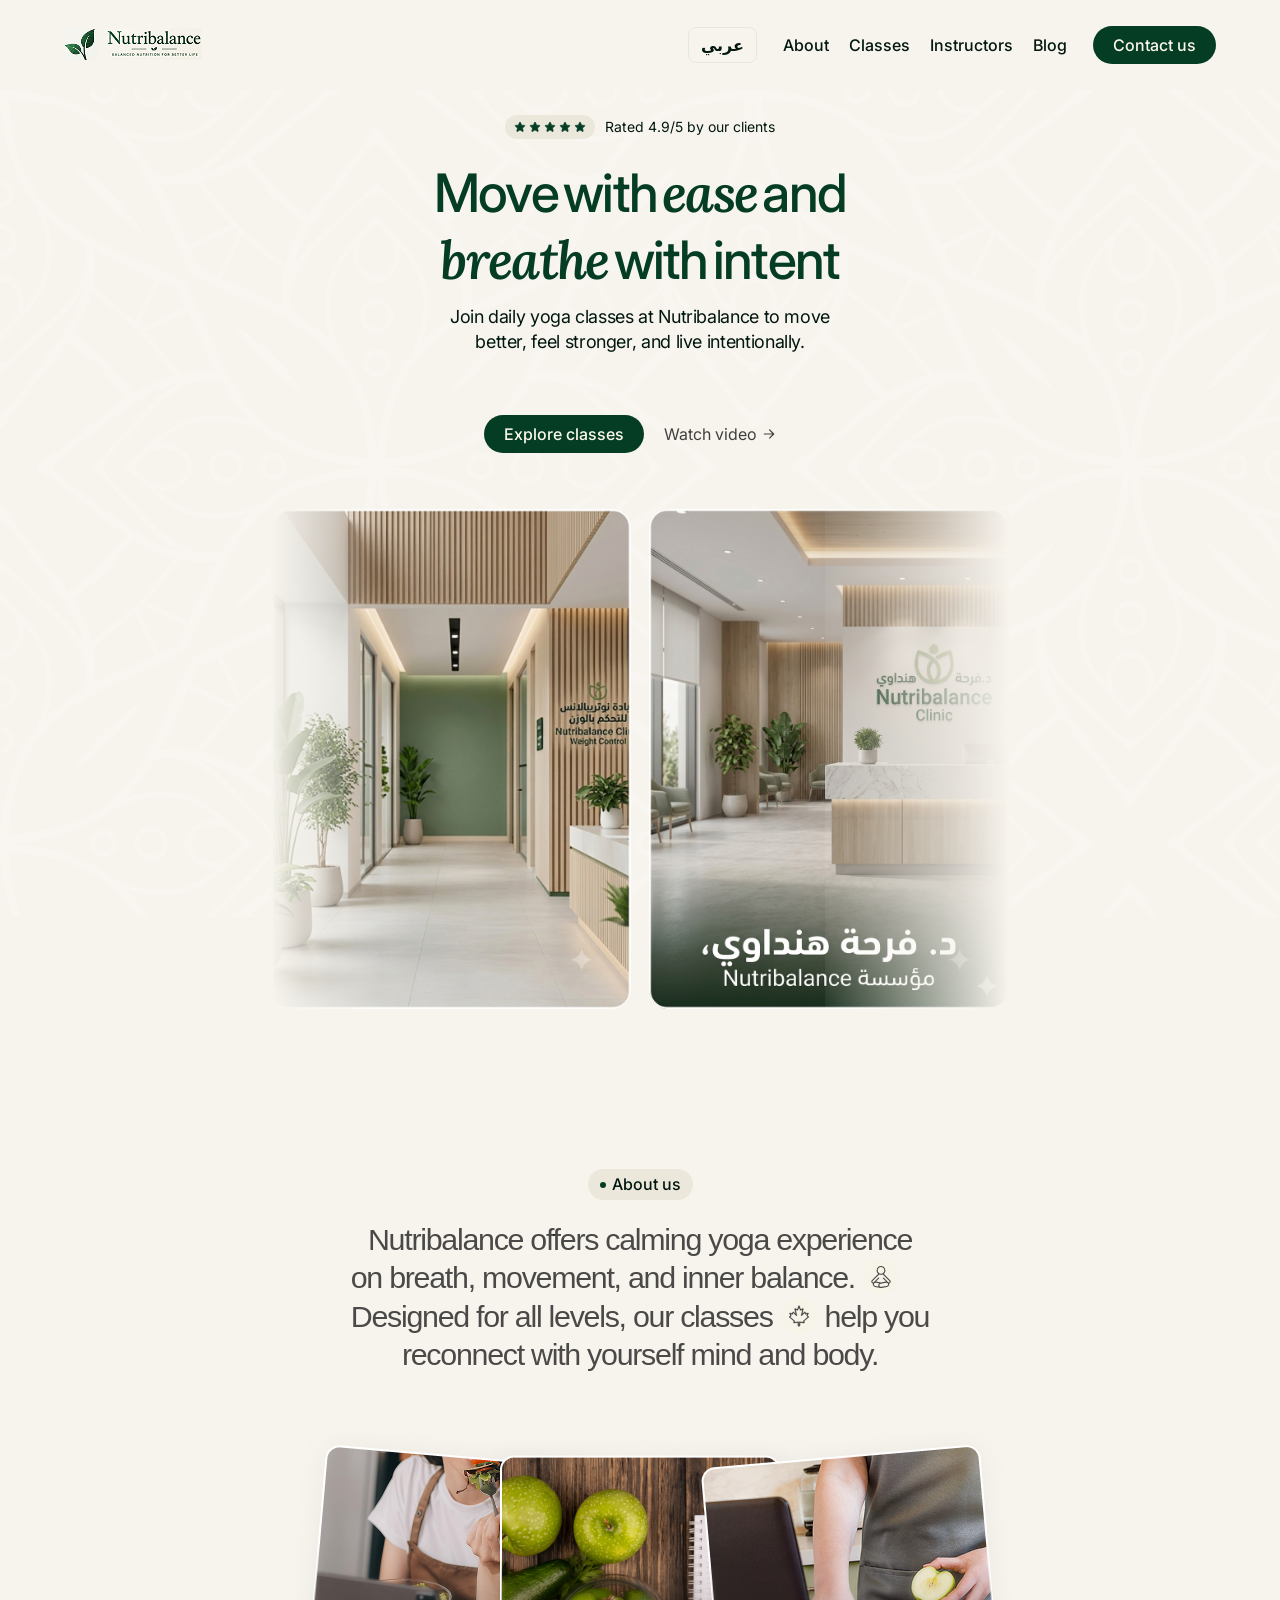
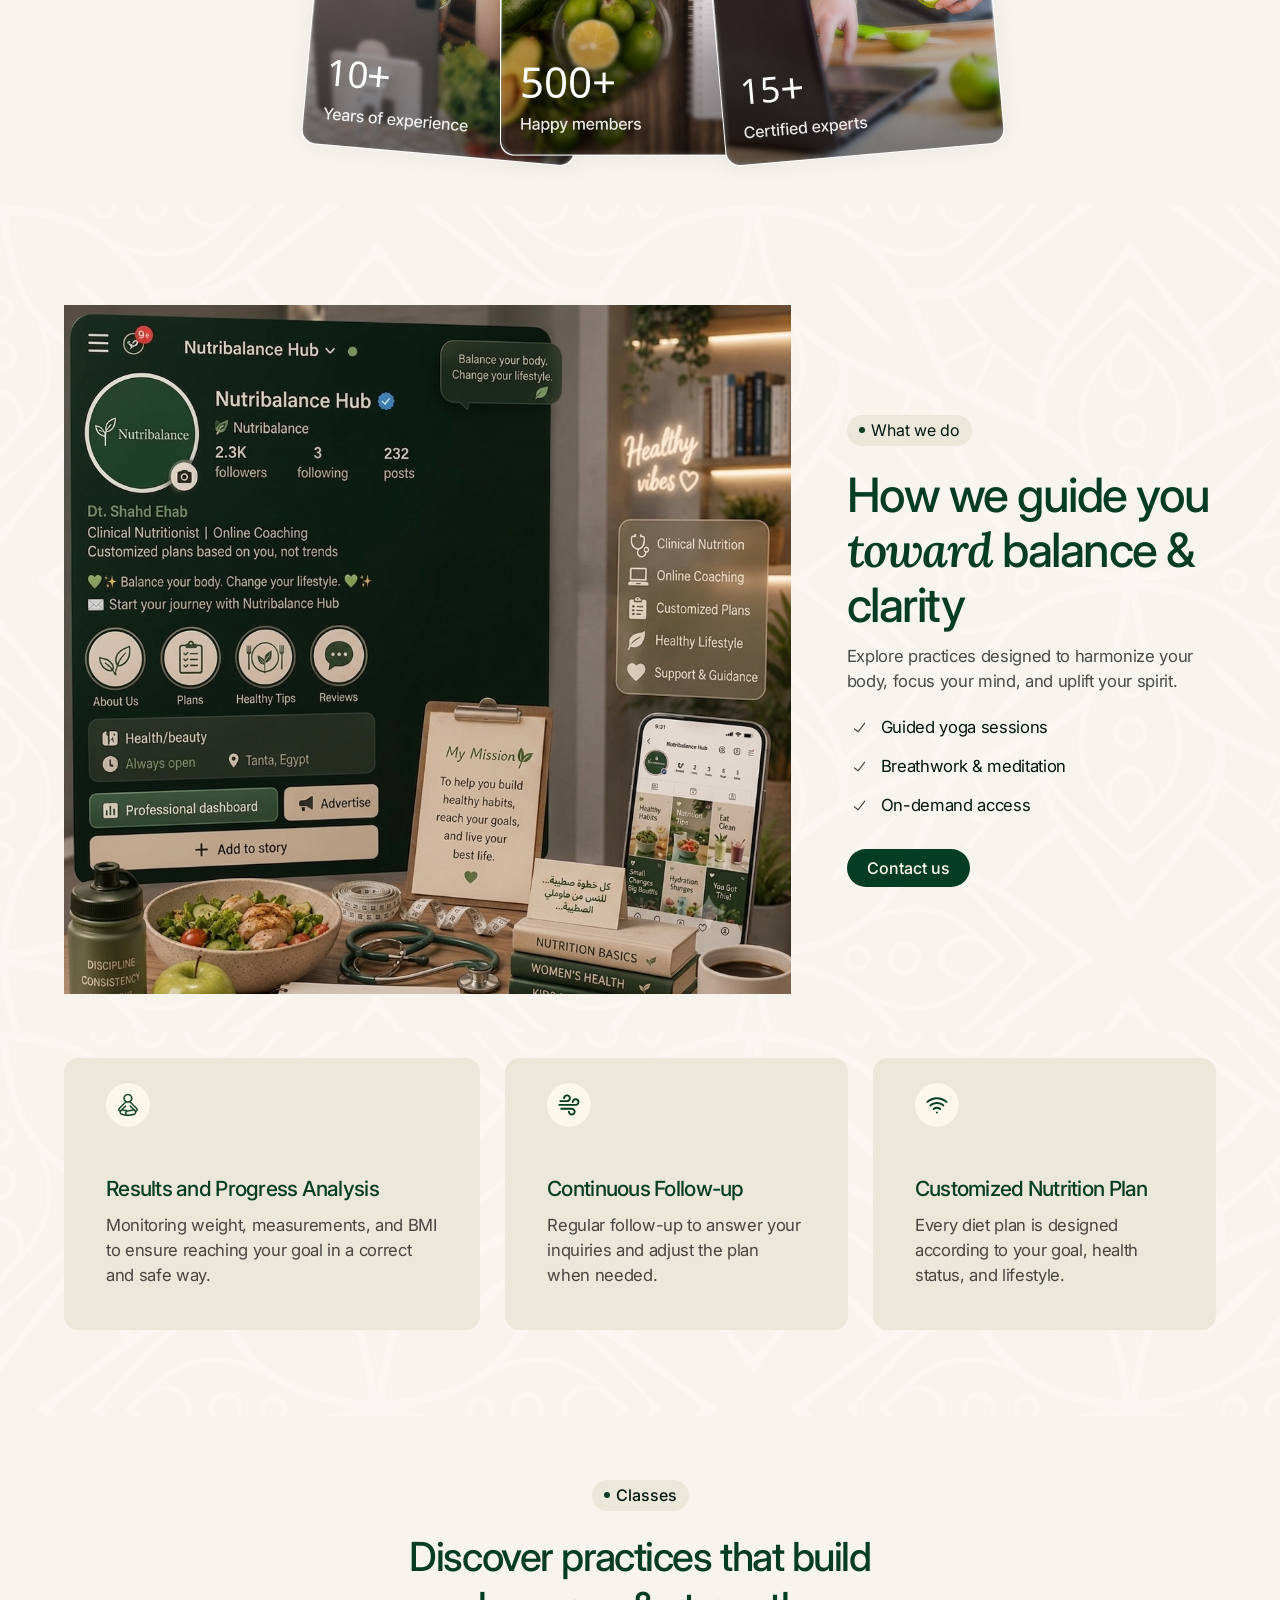
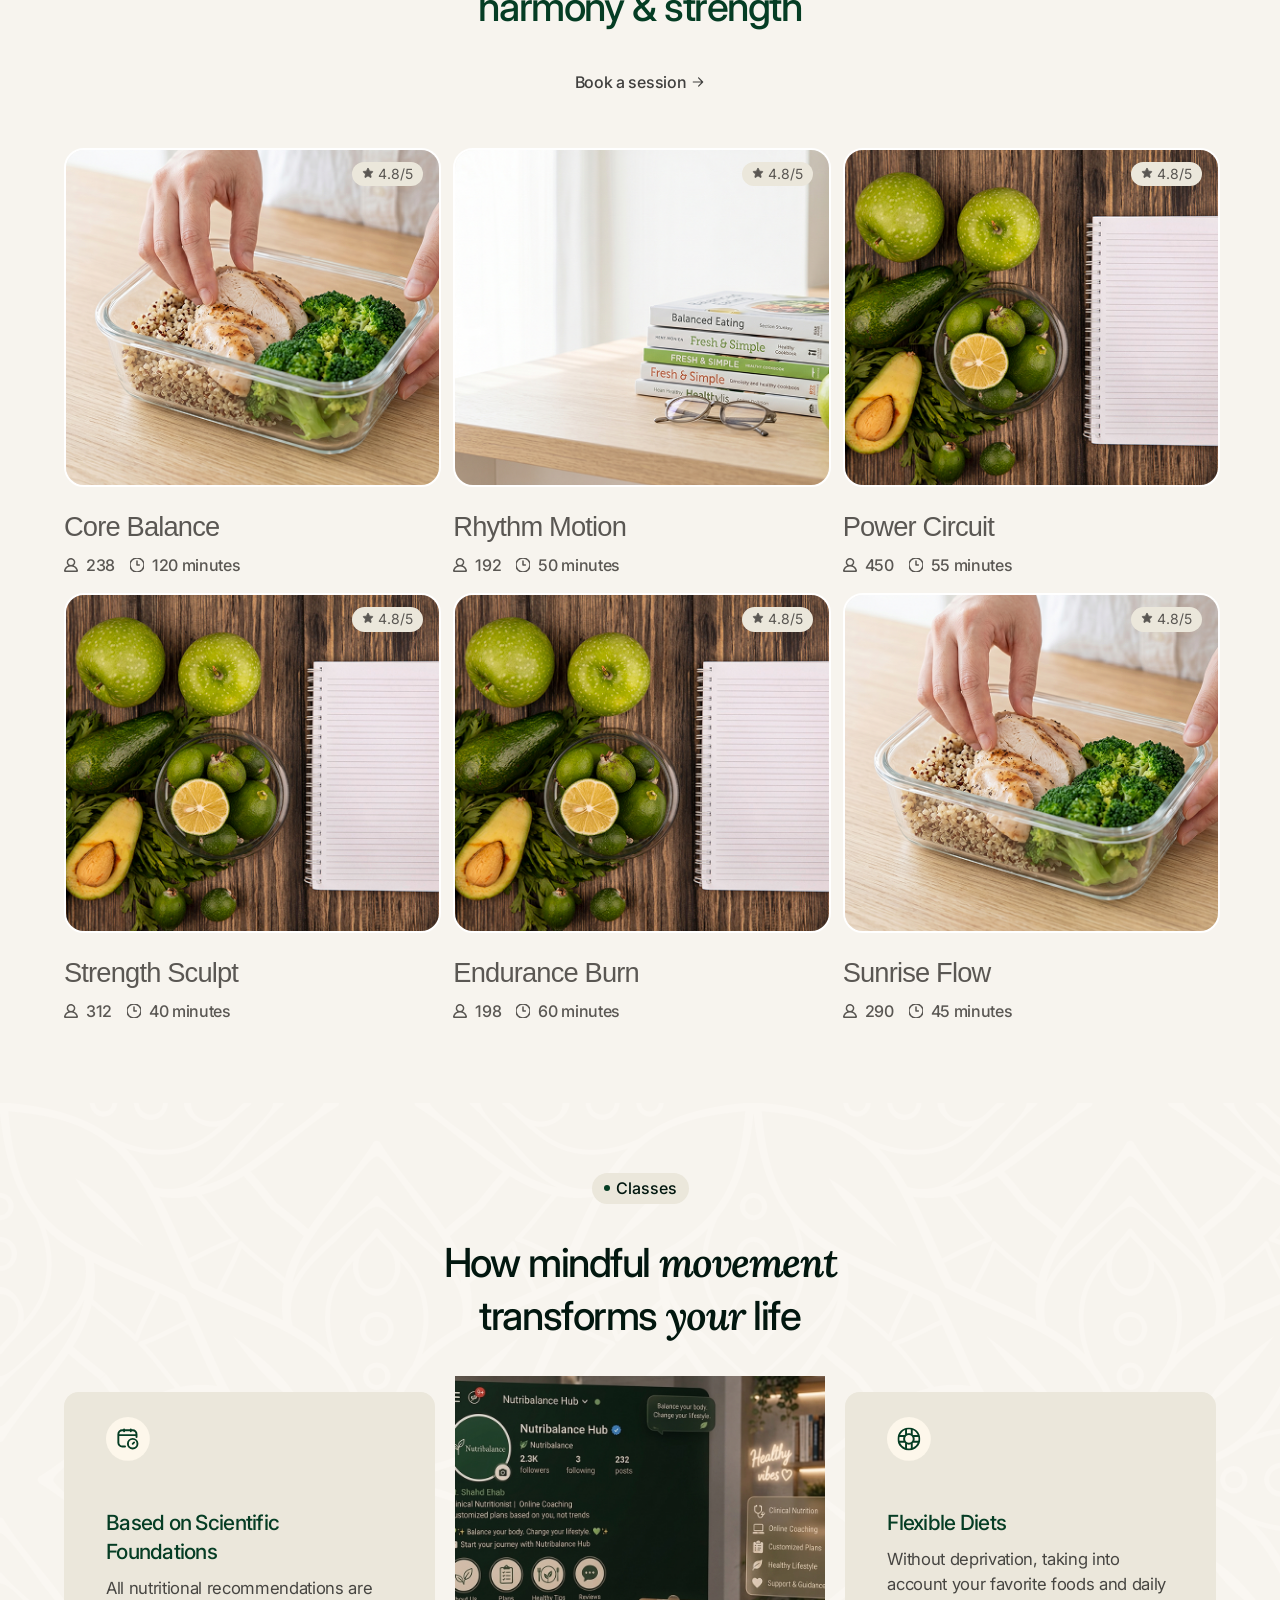
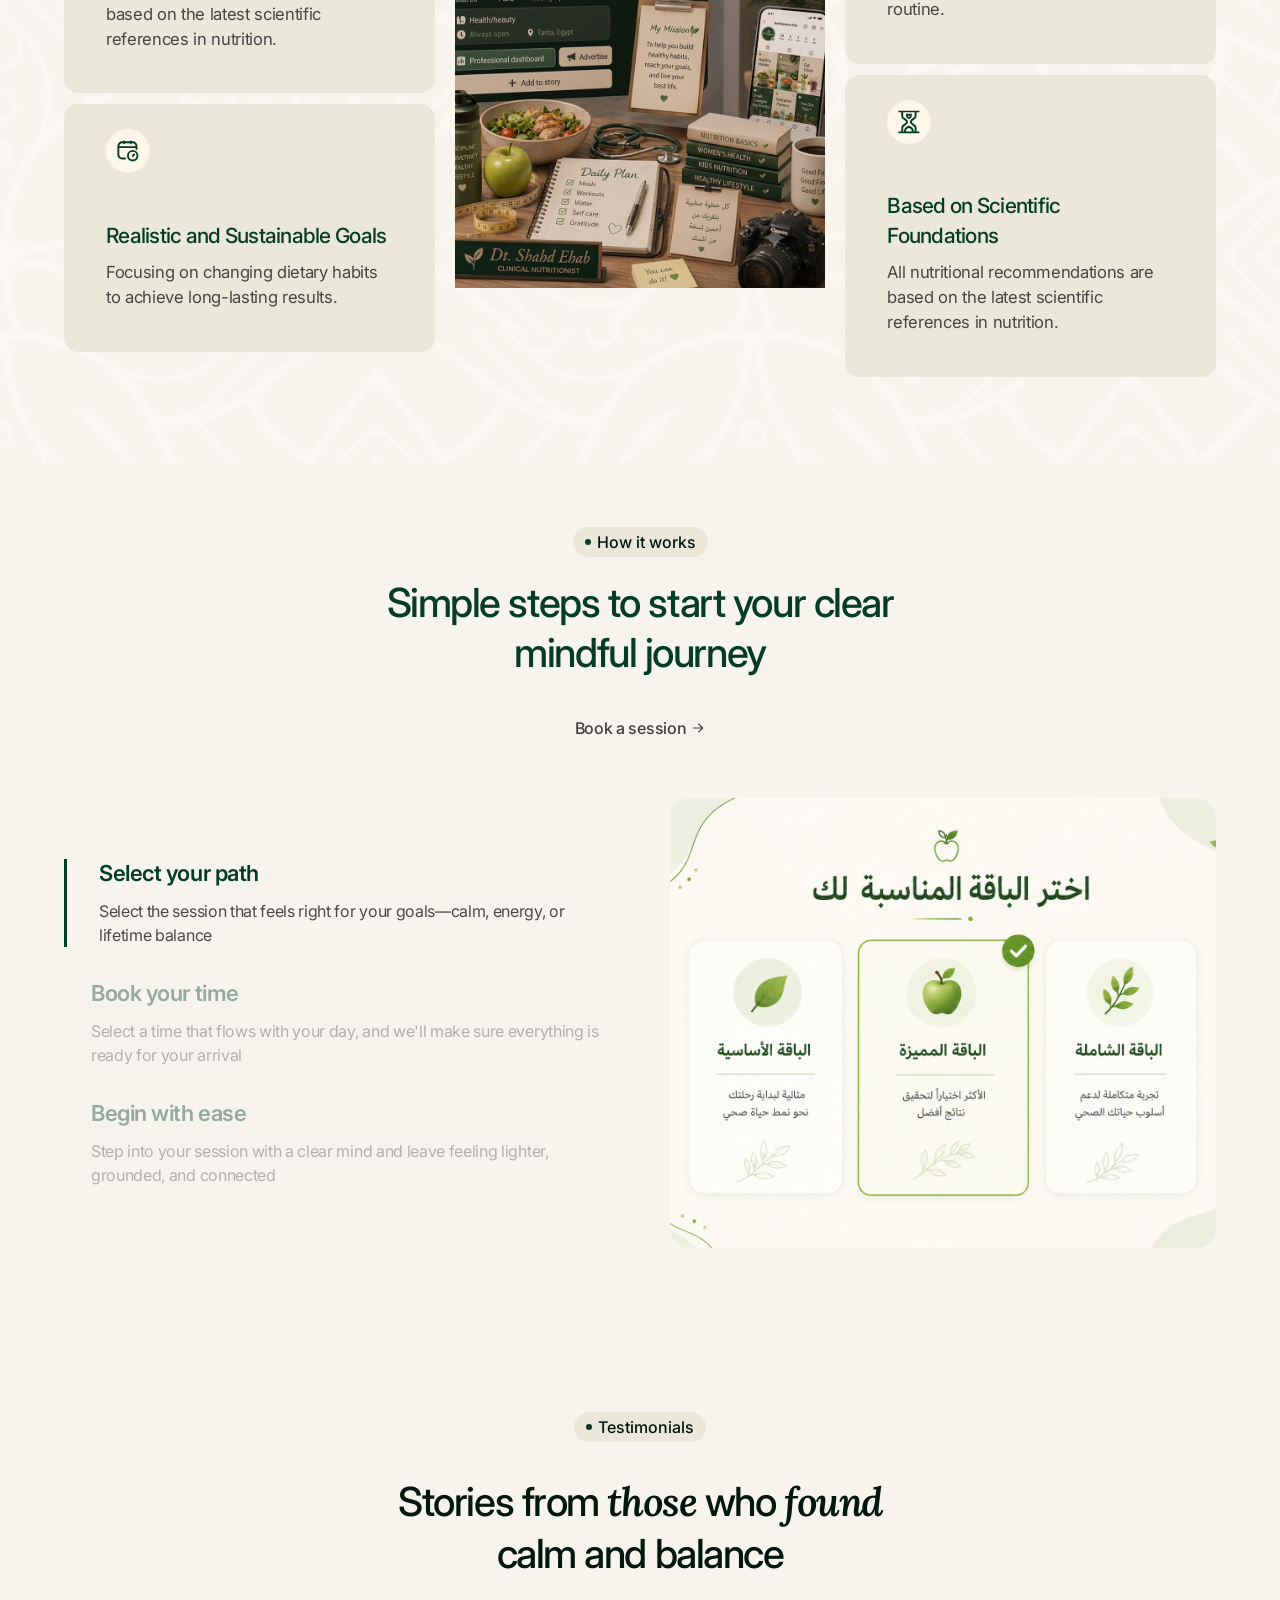
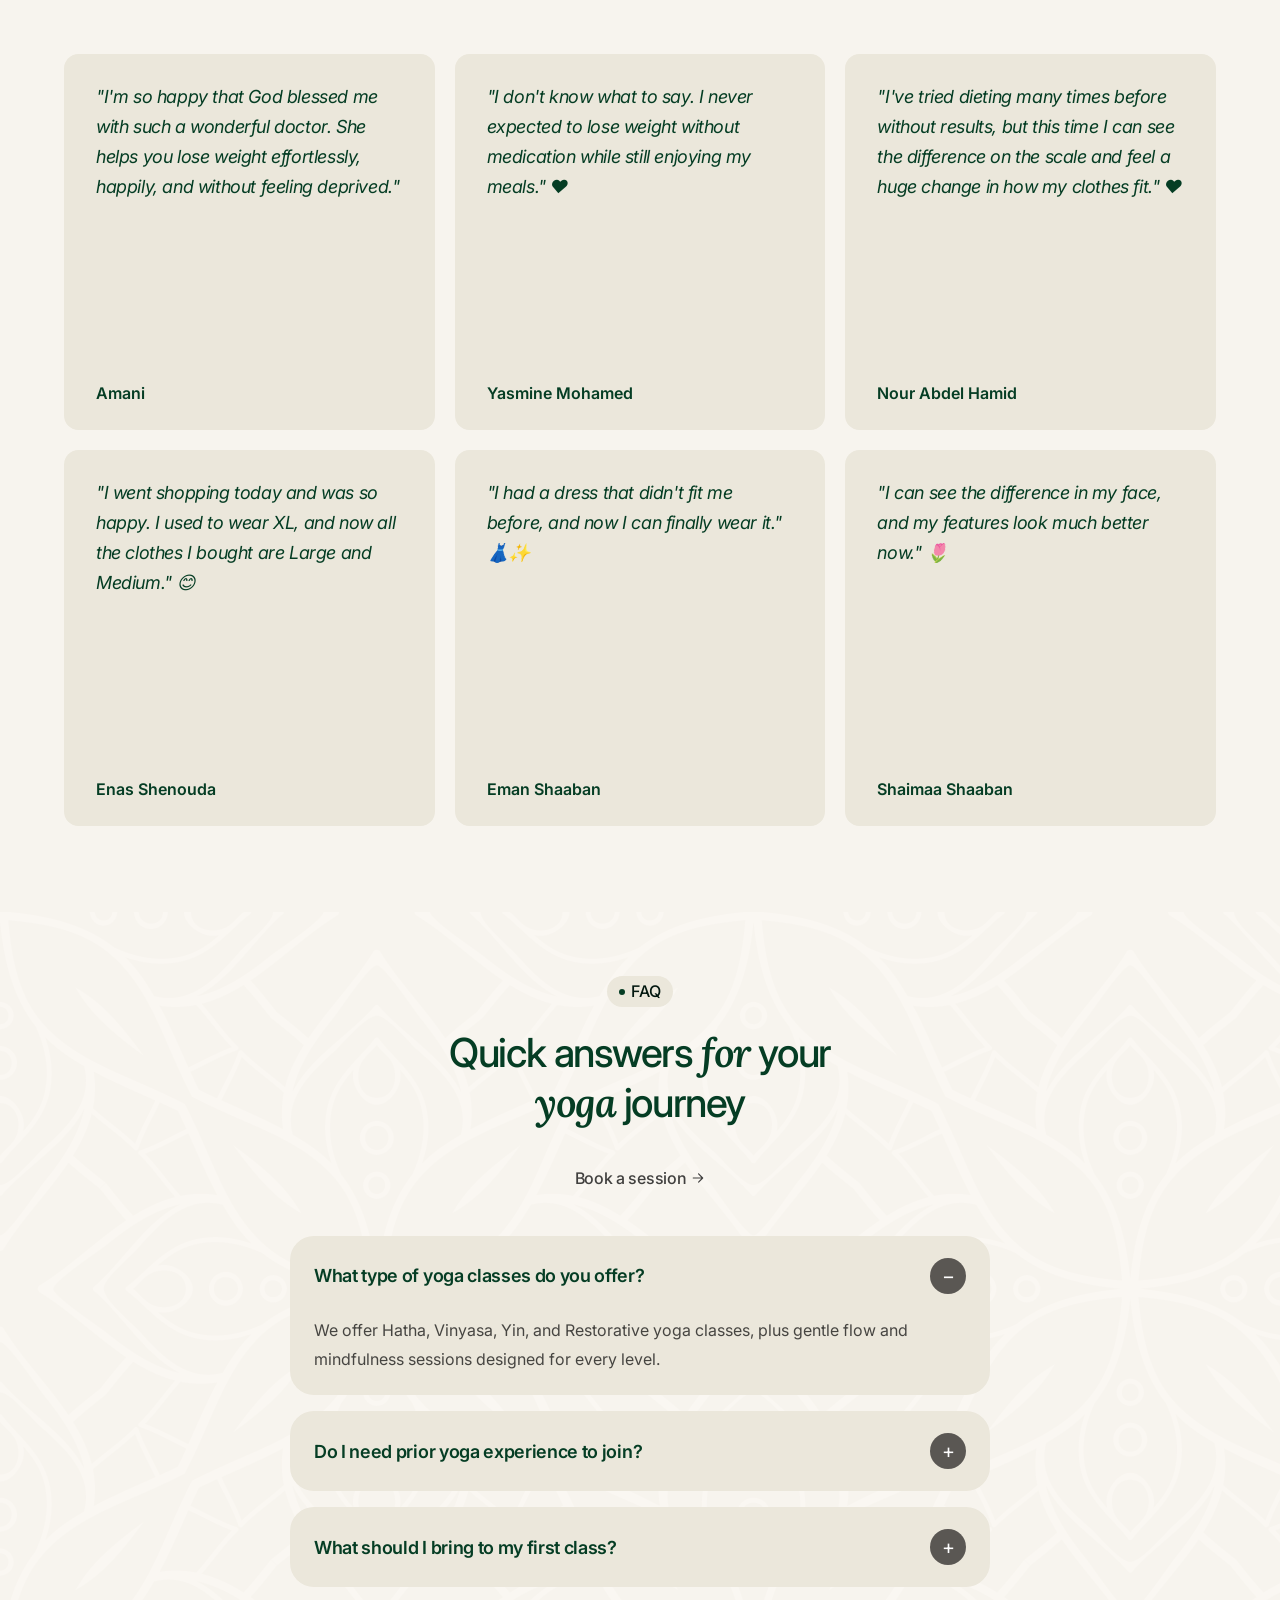
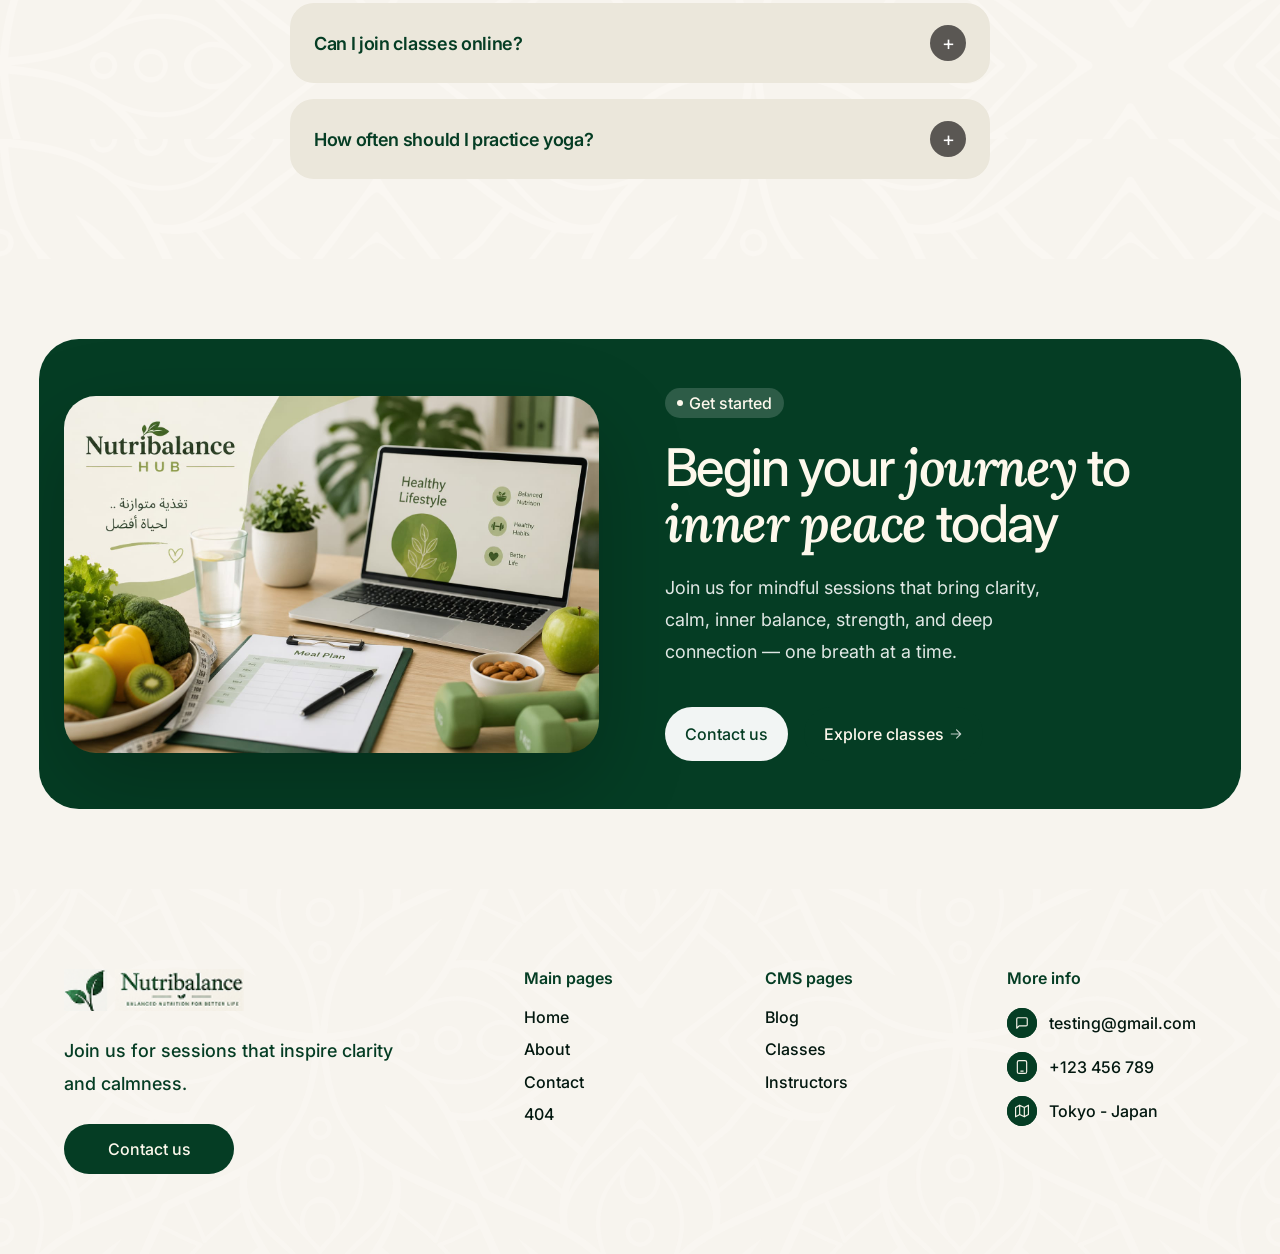
==== index-en.html @ 0526e95f "Prepare site for GitHub Pages deployment" ====
<!doctype html>
<html lang="en">
  <head>
    <meta charset="UTF-8" />
    <meta name="viewport" content="width=device-width, initial-scale=1.0" />
    <link rel="stylesheet" href="styles/normalize.css" />
    <link rel="preconnect" href="https://fonts.googleapis.com" />
    <link rel="preconnect" href="https://fonts.gstatic.com" crossorigin />
    <link
      href="https://fonts.googleapis.com/css2?family=Inter:wght@400;500;600;700;800&family=Lora:ital,wght@0,400;0,500;0,600;0,700;1,400;1,600&display=swap"
      rel="stylesheet"
    />
    <link rel="stylesheet" href="styles/main.css" />
    <link rel="icon" type="image/x-icon" href="assets/icn.png" />
    <title>Nutribalance</title>
  </head>
  <body>
    <!-- Start Header -->
    <header>
      <div class="container">
        <div class="logo">
          <img src="assets/logo.png" alt="Nutribalance Logo" />
        </div>
        <button class="hamburger-menu" id="hamburger" aria-label="Toggle menu">
          <span></span>
          <span></span>
          <span></span>
        </button>
        <div class="actions" id="menu">
          <a
            class="lang-toggle"
            href="index-ar.html"
            aria-label="Open Arabic version"
            >عربي</a
          >
          <nav>
            <ul>
              <li><a href="#about-us">About</a></li>
              <li><a href="#classes">Classes</a></li>
              <li><a href="#">Instructors</a></li>
              <li><a href="#">Blog</a></li>
            </ul>
          </nav>
          <button class="primary-button">Contact us</button>
        </div>
      </div>
    </header>
    <!-- End Header -->

    <!-- Start Hero -->
    <section class="hero">
      <div class="hero-bg">
        <img src="assets/bg.png" alt="Hero Background" />
      </div>
      <div class="hero-inside">
        <div class="hero-rating">
          <div class="stars-wrapper">
            <img src="assets/icons/star.svg" alt="Star" />
            <img src="assets/icons/star.svg" alt="Star" />
            <img src="assets/icons/star.svg" alt="Star" />
            <img src="assets/icons/star.svg" alt="Star" />
            <img src="assets/icons/star.svg" alt="Star" />
          </div>
          <span>Rated 4.9/5 by our clients</span>
        </div>

        <h1>
          <span>Move</span>
          <span>with</span>
          <span>ease</span>
          <span>and</span>
          <span>breathe</span>
          <span>with</span>
          <span>intent</span>
        </h1>

        <p>
          Join daily yoga classes at Nutribalance to move better, feel stronger,
          and live intentionally.
        </p>

        <div class="buttons-wrapper">
          <button class="primary-button">Explore classes</button>
          <button>
            <span>Watch video</span>
            <img src="assets/icons/arrow-right.svg" alt="Watch Video" />
          </button>
        </div>

        <div class="images-wrapper">
          <div class="sm-hidden">
            <img src="assets/hero/01.png" alt="Image 01" />
          </div>
          <div>
            <img src="assets/hero/02.png" alt="Image 02" />
          </div>
          <div>
            <img src="assets/hero/03.png" alt="Image 03" />
          </div>
          <div class="sm-hidden">
            <img src="assets/hero/04.png" alt="Image 04" />
          </div>
        </div>
      </div>
    </section>
    <!-- End Hero -->

    <!-- Start About Us -->
    <section id="about-us" class="about-us">
      <div class="container">
        <div class="section-header">
          <span class="dot"></span>
          <span>About us</span>
        </div>

        <div class="about-us-paragraph">
          <span>Nutribalance offers calming yoga experience </span>
          <div>
            <span>on breath, movement, and inner balance.</span>
            <img src="assets/icons/relax.svg" alt="balance" />
          </div>
          <div>
            <span>Designed for all levels, our classes</span>
            <img src="assets/icons/plant.svg" alt="classes" />
            <span>help you</span>
          </div>
          <span>reconnect with yourself mind and body.</span>
        </div>

        <div class="stats-cards">
          <img src="assets/about-us/stats-card-wrapper.png" alt="Stats cards" />
        </div>
      </div>
    </section>
    <!-- End About Us -->

    <!-- Start What We Do -->
    <section class="what-we-do">
      <div class="container">
        <div class="image-wrapper">
          <img src="assets/what-we-do/what-we-do.png" alt="What We Do" />
        </div>

        <div class="content">
          <div class="section-header">
            <span class="dot"></span>
            <span>What we do</span>
          </div>

          <h2>
            <span>How we guide you</span>
            <span class="italic-lora">toward</span>
            <span>balance & clarity</span>
          </h2>

          <p>
            Explore practices designed to harmonize your body, focus your mind,
            and uplift your spirit.
          </p>

          <ul>
            <li>
              <img src="assets/icons/check.svg" alt="Guided yoga sessions" />
              <span>Guided yoga sessions</span>
            </li>
            <li>
              <img src="assets/icons/check.svg" alt="Breathwork & meditation" />
              <span>Breathwork & meditation</span>
            </li>
            <li>
              <img src="assets/icons/check.svg" alt="On-demand access" />
              <span>On-demand access</span>
            </li>
          </ul>

          <button class="primary-button">Contact us</button>
        </div>
      </div>

      <ul class="container">
        <li class="card">
          <img
            src="assets/what-we-do/relax.svg"
            alt="Results and Progress Analysis"
          />
          <div class="card-content">
            <h4>Results and Progress Analysis</h4>
            <p>
              Monitoring weight, measurements, and BMI to ensure reaching your
              goal in a correct and safe way.
            </p>
          </div>
        </li>
        <li class="card">
          <img src="assets/what-we-do/follow.svg" alt="Continuous Follow-up" />
          <div class="card-content">
            <h4>Continuous Follow-up</h4>
            <p>
              Regular follow-up to answer your inquiries and adjust the plan
              when needed.
            </p>
          </div>
        </li>
        <li class="card">
          <img
            src="assets/what-we-do/wifi.svg"
            alt="Customized Nutrition Plan"
          />
          <div class="card-content">
            <h4>Customized Nutrition Plan</h4>
            <p>
              Every diet plan is designed according to your goal, health status,
              and lifestyle.
            </p>
          </div>
        </li>
      </ul>
    </section>
    <!-- End What We Do -->

    <!-- Start Classes -->
    <section id="classes" class="classes">
      <div class="container">
        <div class="section-header">
          <span class="dot"></span>
          <span>Classes</span>
        </div>

        <h2>Discover practices that build harmony & strength</h2>

        <button>
          <span>Book a session</span>
          <img src="assets/icons/arrow-right.svg" alt="Book a session" />
        </button>

        <ul class="classes-grid">
          <li class="class-item">
            <div class="class-photo-wrapper">
              <img src="assets/classes/01.png" alt="Class" />
              <div class="rating">
                <img src="assets/icons/gray-star.svg" alt="Rate" />
                <span>4.8/5</span>
              </div>
            </div>
            <div class="class-content">
              <h5>Core Balance</h5>
              <div class="state">
                <div>
                  <img src="assets/icons/user.svg" alt="Rate" />
                  <span>238</span>
                </div>
                <div>
                  <img src="assets/icons/time.svg" alt="Rate" />
                  <span>120 minutes</span>
                </div>
              </div>
            </div>
          </li>

          <li class="class-item">
            <div class="class-photo-wrapper">
              <img src="assets/classes/02.png" alt="Class" />
              <div class="rating">
                <img src="assets/icons/gray-star.svg" alt="Rate" />
                <span>4.8/5</span>
              </div>
            </div>
            <div class="class-content">
              <h5>Rhythm Motion</h5>
              <div class="state">
                <div>
                  <img src="assets/icons/user.svg" alt="Rate" />
                  <span>192</span>
                </div>
                <div>
                  <img src="assets/icons/time.svg" alt="Rate" />
                  <span>50 minutes</span>
                </div>
              </div>
            </div>
          </li>

          <li class="class-item">
            <div class="class-photo-wrapper">
              <img src="assets/classes/03.png" alt="Class" />
              <div class="rating">
                <img src="assets/icons/gray-star.svg" alt="Rate" />
                <span>4.8/5</span>
              </div>
            </div>
            <div class="class-content">
              <h5>Power Circuit</h5>
              <div class="state">
                <div>
                  <img src="assets/icons/user.svg" alt="Rate" />
                  <span>450</span>
                </div>
                <div>
                  <img src="assets/icons/time.svg" alt="Rate" />
                  <span>55 minutes</span>
                </div>
              </div>
            </div>
          </li>

          <li class="class-item">
            <div class="class-photo-wrapper">
              <img src="assets/classes/04.png" alt="Class" />
              <div class="rating">
                <img src="assets/icons/gray-star.svg" alt="Rate" />
                <span>4.8/5</span>
              </div>
            </div>
            <div class="class-content">
              <h5>Strength Sculpt</h5>
              <div class="state">
                <div>
                  <img src="assets/icons/user.svg" alt="Rate" />
                  <span>312</span>
                </div>
                <div>
                  <img src="assets/icons/time.svg" alt="Rate" />
                  <span>40 minutes</span>
                </div>
              </div>
            </div>
          </li>

          <li class="class-item">
            <div class="class-photo-wrapper">
              <img src="assets/classes/05.png" alt="Class" />
              <div class="rating">
                <img src="assets/icons/gray-star.svg" alt="Rate" />
                <span>4.8/5</span>
              </div>
            </div>
            <div class="class-content">
              <h5>Endurance Burn</h5>
              <div class="state">
                <div>
                  <img src="assets/icons/user.svg" alt="Rate" />
                  <span>198</span>
                </div>
                <div>
                  <img src="assets/icons/time.svg" alt="Rate" />
                  <span>60 minutes</span>
                </div>
              </div>
            </div>
          </li>

          <li class="class-item">
            <div class="class-photo-wrapper">
              <img src="assets/classes/06.png" alt="Class" />
              <div class="rating">
                <img src="assets/icons/gray-star.svg" alt="Rate" />
                <span>4.8/5</span>
              </div>
            </div>
            <div class="class-content">
              <h5>Sunrise Flow</h5>
              <div class="state">
                <div>
                  <img src="assets/icons/user.svg" alt="Rate" />
                  <span>290</span>
                </div>
                <div>
                  <img src="assets/icons/time.svg" alt="Rate" />
                  <span>45 minutes</span>
                </div>
              </div>
            </div>
          </li>
        </ul>
      </div>
    </section>
    <!-- End Classes -->

    <!-- Start Benefits -->
    <section class="benefits" id="benefits">
      <div class="container">
        <div class="section-header">
          <span class="dot"></span>
          <span>Classes</span>
        </div>

        <h2>
          How mindful <span class="italic-lora">movement</span> transforms
          <span class="italic-lora">your</span> life
        </h2>

        <div class="benefits-grid">
          <ul>
            <li class="card">
              <img
                src="assets/benefits/calender.svg"
                alt="Based on Scientific Foundations"
              />
              <div class="card-content">
                <h4>Based on Scientific Foundations</h4>
                <p>
                  All nutritional recommendations are based on the latest
                  scientific references in nutrition.
                </p>
              </div>
            </li>
            <li class="card">
              <img
                src="assets/benefits/calender.svg"
                alt="Realistic and Sustainable Goals"
              />
              <div class="card-content">
                <h4>Realistic and Sustainable Goals</h4>
                <p>
                  Focusing on changing dietary habits to achieve long-lasting
                  results.
                </p>
              </div>
            </li>
          </ul>
          <div class="image-wrapper">
            <img src="assets/benefits/benefits.png" alt="Benefits" />
          </div>
          <ul>
            <li class="card">
              <img src="assets/benefits/flexible.svg" alt="Flexible Diets" />
              <div class="card-content">
                <h4>Flexible Diets</h4>
                <p>
                  Without deprivation, taking into account your favorite foods
                  and daily routine.
                </p>
              </div>
            </li>
            <li class="card">
              <img
                src="assets/benefits/timer.svg"
                alt="Based on Scientific Foundations"
              />
              <div class="card-content">
                <h4>Based on Scientific Foundations</h4>
                <p>
                  All nutritional recommendations are based on the latest
                  scientific references in nutrition.
                </p>
              </div>
            </li>
          </ul>
        </div>
      </div>
    </section>
    <!-- End Benefits -->

    <!-- Start How It Works -->
    <section id="how-it-works" class="how-it-works">
      <div class="container">
        <div class="section-header">
          <span class="dot"></span>
          <span>How it works</span>
        </div>

        <h2>Simple steps to start your clear mindful journey</h2>

        <button>
          <span>Book a session</span>
          <img src="assets/icons/arrow-right.svg" alt="Book a session" />
        </button>

        <div class="how-it-works-content">
          <div class="steps-wrapper">
            <div class="step-item active" data-step="1">
              <div class="step-number">Select your path</div>
              <p>
                Select the session that feels right for your goals—calm, energy,
                or lifetime balance
              </p>
            </div>
            <div class="step-item" data-step="2">
              <div class="step-number">Book your time</div>
              <p>
                Select a time that flows with your day, and we'll make sure
                everything is ready for your arrival
              </p>
            </div>
            <div class="step-item" data-step="3">
              <div class="step-number">Begin with ease</div>
              <p>
                Step into your session with a clear mind and leave feeling
                lighter, grounded, and connected
              </p>
            </div>
          </div>

          <div class="image-wrapper">
            <img
              src="assets/how-it-works/step01.jpeg"
              alt="Step 1"
              class="step-image active"
              data-image="1"
            />
            <img
              src="assets/how-it-works/step02.jpeg"
              alt="Step 2"
              class="step-image"
              data-image="2"
            />
            <img
              src="assets/how-it-works/step03.jpeg"
              alt="Step 3"
              class="step-image"
              data-image="3"
            />
          </div>
        </div>
      </div>
    </section>
    <!-- End How It Works -->

    <!-- Start Testimonials -->
    <section id="testimonials" class="testimonials">
      <div class="container">
        <div class="section-header">
          <span class="dot"></span>
          <span>Testimonials</span>
        </div>

        <h2>
          Stories from <span class="italic-lora">those</span> who
          <span class="italic-lora">found</span> calm and balance
        </h2>

        <ul class="testimonials-grid">
          <li class="card">
            <blockquote>
              "I'm so happy that God blessed me with such a wonderful doctor.
              She helps you lose weight effortlessly, happily, and without
              feeling deprived."
            </blockquote>
            <div class="testimonial-footer">
              <div class="author-text">
                <span class="author-name">Amani</span>
              </div>
            </div>
          </li>

          <li class="card">
            <blockquote>
              "I don't know what to say. I never expected to lose weight without
              medication while still enjoying my meals." ❤️
            </blockquote>
            <div class="testimonial-footer">
              <div class="author-text">
                <span class="author-name">Yasmine Mohamed</span>
              </div>
            </div>
          </li>

          <li class="card">
            <blockquote>
              "I've tried dieting many times before without results, but this
              time I can see the difference on the scale and feel a huge change
              in how my clothes fit." ❤️
            </blockquote>
            <div class="testimonial-footer">
              <div class="author-text">
                <span class="author-name">Nour Abdel Hamid</span>
              </div>
            </div>
          </li>

          <li class="card">
            <blockquote>
              "I went shopping today and was so happy. I used to wear XL, and
              now all the clothes I bought are Large and Medium." 😊
            </blockquote>
            <div class="testimonial-footer">
              <div class="author-text">
                <span class="author-name">Enas Shenouda</span>
              </div>
            </div>
          </li>

          <li class="card">
            <blockquote>
              "I had a dress that didn't fit me before, and now I can finally
              wear it." 👗✨
            </blockquote>
            <div class="testimonial-footer">
              <div class="author-text">
                <span class="author-name">Eman Shaaban</span>
              </div>
            </div>
          </li>

          <li class="card">
            <blockquote>
              "I can see the difference in my face, and my features look much
              better now." 🌷
            </blockquote>
            <div class="testimonial-footer">
              <div class="author-text">
                <span class="author-name">Shaimaa Shaaban</span>
              </div>
            </div>
          </li>
        </ul>
      </div>
    </section>
    <!-- End Testimonials -->

    <!-- Start FAQ -->
    <section id="faq" class="faq">
      <div class="container">
        <div class="section-header">
          <span class="dot"></span>
          <span>FAQ</span>
        </div>

        <h2>
          Quick answers <span class="italic-lora">for</span> your
          <span class="italic-lora">yoga</span> journey
        </h2>

        <button>
          <span>Book a session</span>
          <img src="assets/icons/arrow-right.svg" alt="Book a session" />
        </button>

        <ul class="faq-list">
          <li class="faq-item active">
            <button class="faq-header" type="button">
              <span class="faq-question"
                >What type of yoga classes do you offer?</span
              >
              <span class="faq-toggle"><span class="toggle-icon">−</span></span>
            </button>
            <div class="faq-answer">
              <p>
                We offer Hatha, Vinyasa, Yin, and Restorative yoga classes, plus
                gentle flow and mindfulness sessions designed for every level.
              </p>
            </div>
          </li>

          <li class="faq-item">
            <button class="faq-header" type="button">
              <span class="faq-question"
                >Do I need prior yoga experience to join?</span
              >
              <span class="faq-toggle"><span class="toggle-icon">+</span></span>
            </button>
            <div class="faq-answer">
              <p>
                No experience is required. Our instructors guide beginners step
                by step while providing modifications for more advanced
                students.
              </p>
            </div>
          </li>

          <li class="faq-item">
            <button class="faq-header" type="button">
              <span class="faq-question"
                >What should I bring to my first class?</span
              >
              <span class="faq-toggle"><span class="toggle-icon">+</span></span>
            </button>
            <div class="faq-answer">
              <p>
                Bring comfortable clothes, a water bottle, and a yoga mat if you
                have one. If not, we can provide one for your first session.
              </p>
            </div>
          </li>

          <li class="faq-item">
            <button class="faq-header" type="button">
              <span class="faq-question">Can I join classes online?</span>
              <span class="faq-toggle"><span class="toggle-icon">+</span></span>
            </button>
            <div class="faq-answer">
              <p>
                Yes, we offer both live online sessions and recorded classes
                that you can follow from anywhere.
              </p>
            </div>
          </li>

          <li class="faq-item">
            <button class="faq-header" type="button">
              <span class="faq-question"
                >How often should I practice yoga?</span
              >
              <span class="faq-toggle"><span class="toggle-icon">+</span></span>
            </button>
            <div class="faq-answer">
              <p>
                Practicing 2–4 times per week helps build strength, flexibility,
                and inner balance, while still fitting into a busy schedule.
              </p>
            </div>
          </li>
        </ul>
      </div>
    </section>
    <!-- End FAQ -->

    <!-- Start Get Started -->
    <section class="get-started">
      <div class="container">
        <div class="get-started-grid">
          <div class="get-started-image">
            <img src="assets/get-started/get-started.jpeg" alt="Get Started" />
          </div>

          <div class="get-started-content">
            <div class="section-header">
              <span class="dot"></span>
              <span>Get started</span>
            </div>

            <h2>
              Begin your <span class="italic-lora">journey</span> to
              <span class="italic-lora">inner peace</span> today
            </h2>

            <p>
              Join us for mindful sessions that bring clarity, calm, inner
              balance, strength, and deep connection — one breath at a time.
            </p>

            <div class="buttons-wrapper">
              <button class="secondary-button">Contact us</button>
              <button class="primary-button">
                <span>Explore classes</span>
                <img src="assets/icons/arrow-right.svg" alt="Explore classes" />
              </button>
            </div>
          </div>
        </div>
      </div>
    </section>
    <!-- End Get Started -->

    <!-- Start Footer -->
    <footer>
      <div class="container footer-grid">
        <div class="footer-left">
          <div class="footer-brand">
            <img src="assets/logo.png" alt="Nutribalance Logo" />
            <p>Join us for sessions that inspire clarity and calmness.</p>
            <button class="primary-button">Contact us</button>
          </div>
        </div>

        <div class="footer-right">
          <div class="footer-column">
            <h4>Main pages</h4>
            <ul>
              <li><a href="#">Home</a></li>
              <li><a href="#about-us">About</a></li>
              <li><a href="#">Contact</a></li>
              <li><a href="#">404</a></li>
            </ul>
          </div>

          <div class="footer-column">
            <h4>CMS pages</h4>
            <ul>
              <li><a href="#">Blog</a></li>
              <li><a href="#classes">Classes</a></li>
              <li><a href="#">Instructors</a></li>
            </ul>
          </div>

          <div class="footer-column footer-contact">
            <h4>More info</h4>
            <ul>
              <li>
                <span class="footer-icon">
                  <img src="assets/footer/email.svg" alt="Email" />
                </span>
                <a href="mailto:testing@gmail.com">testing@gmail.com</a>
              </li>
              <li>
                <span class="footer-icon">
                  <img src="assets/footer/phone.svg" alt="Phone" />
                </span>
                <a href="tel:+123456789">+123 456 789</a>
              </li>
              <li>
                <span class="footer-icon">
                  <img src="assets/footer/address.svg" alt="Location" />
                </span>
                <span>Tokyo - Japan</span>
              </li>
            </ul>
          </div>
        </div>
      </div>
    </footer>
    <!-- End Footer -->

    <button id="scroll-to-top" class="scroll-to-top" aria-label="Scroll to top">
      ↑
    </button>
    <script src="js/how-it-works.js"></script>
    <script src="js/mobile-menu.js"></script>
  </body>
</html>
---- styles/main.css ----
* {
  scroll-behavior: smooth;
}

:root {
  --black: hsla(155, 83%, 5%, 1);
  --warning: hsla(42, 36%, 95%, 1);
  --primary-foreground: hsla(153, 85%, 13%, 1);
  --chart: hsla(40, 82%, 96%, 1);
  --chart-5: hsla(45, 29%, 89%, 1);
  --warning-foreground: hsla(0, 0%, 0%, 0.74);
  --muted-foreground: hsla(0, 0%, 0%, 0.7);
  --ring: hsla(34, 4%, 34%, 1);
}

@media (max-width: 768px) {
  h1,
  h2,
  h3 {
    font-size: 34px !important;
    line-height: 40px !important;
  }
}

@media (max-width: 768px) {
  h4,
  h5,
  h6 {
    font-size: 28px !important;
    line-height: 32px !important;
  }
}

@media (max-width: 768px) {
  p {
    font-size: 16px !important;
    line-height: 20px !important;
  }
}

.scroll-to-top {
  position: fixed;
  bottom: 30px;
  right: 24px;
  width: 48px;
  height: 48px;
  border-radius: 50%;
  border: none;
  background-color: var(--primary-foreground);
  color: #ffffff;
  font-size: 24px;
  display: flex;
  align-items: center;
  justify-content: center;
  box-shadow: 0 12px 24px rgba(0, 0, 0, 0.18);
  cursor: pointer;
  opacity: 0;
  visibility: hidden;
  transform: translateY(10px);
  transition: opacity 0.25s ease, visibility 0.25s ease, transform 0.25s ease;
  z-index: 20;
}

.scroll-to-top.show {
  opacity: 1;
  visibility: visible;
  transform: translateY(0);
}

.scroll-to-top:focus {
  outline: 2px solid #ffffff;
  outline-offset: 4px;
}

ul {
  list-style: none;
  padding: 0;
}

body {
  color: var(--black);
  font-size: 16px;
  font-family: "Inter", system-ui, -apple-system, BlinkMacSystemFont, "Segoe UI", sans-serif;
}

.container {
  max-width: clamp(320px, 90vw, 1200px);
  margin-left: auto;
  margin-right: auto;
  padding-left: 20px;
  padding-right: 20px;
}

header {
  position: sticky;
  top: 0;
  z-index: 10;
  background-color: var(--warning);
  padding-block: 20px;
}
header .container {
  display: flex;
  align-items: center;
  justify-content: space-between;
}
header .hamburger-menu {
  display: none;
  flex-direction: column;
  background: none;
  border: none;
  cursor: pointer;
  gap: 6px;
  padding: 0;
}
header .hamburger-menu span {
  width: 24px;
  height: 3px;
  background-color: var(--black);
  transition: all 0.3s ease;
  border-radius: 2px;
}
header .hamburger-menu.active span:nth-child(1) {
  transform: rotate(45deg) translateY(10px);
}
header .hamburger-menu.active span:nth-child(2) {
  opacity: 0;
}
header .hamburger-menu.active span:nth-child(3) {
  transform: rotate(-45deg) translateY(-10px);
}
header .lang-toggle {
  display: inline-flex;
  align-items: center;
  justify-content: center;
  gap: 8px;
  padding: 8px 12px;
  background-color: transparent;
  border: 1px solid rgba(0, 0, 0, 0.06);
  border-radius: 8px;
  color: var(--black);
  text-decoration: none;
  font-weight: 600;
}
header nav ul {
  list-style: none;
  display: flex;
  align-content: center;
  gap: 20px;
}
header nav ul li a {
  color: var(--black);
  text-decoration: none;
  font-weight: 500;
}
header .actions {
  display: flex;
  align-items: center;
  gap: 26px;
}
@media (max-width: 768px) {
  header {
    padding-block: 16px;
  }
  header .hamburger-menu {
    display: flex;
  }
  header .actions {
    position: absolute;
    top: 70px;
    left: 0;
    right: 0;
    flex-direction: column;
    background-color: var(--warning);
    padding: 0 20px;
    gap: 20px;
    max-height: 0;
    overflow: hidden;
    transition: max-height 0.3s ease;
    border-bottom: 1px solid rgba(0, 0, 0, 0.1);
  }
  header .actions.open {
    max-height: 300px;
  }
  header .actions nav {
    width: 100%;
  }
  header .actions nav ul {
    flex-direction: column;
    gap: 0;
  }
  header .actions nav ul li a {
    display: block;
    padding: 12px 0;
    border-bottom: 1px solid rgba(0, 0, 0, 0.05);
  }
  header .actions nav ul li a:hover {
    color: var(--primary-foreground);
  }
  header .actions .primary-button {
    width: 100%;
  }
}

section.hero {
  display: flex;
  flex-direction: column;
  align-items: center;
  padding-top: 25px;
  position: relative;
  background-color: var(--warning);
}
section.hero .hero-bg {
  position: absolute;
  z-index: 0;
  inset: 0;
  max-width: 100%;
  max-height: 827px;
  overflow: hidden;
}
section.hero .hero-bg img {
  -o-object-position: center;
     object-position: center;
  -o-object-fit: cover;
     object-fit: cover;
}
section.hero .hero-inside {
  position: relative;
  z-index: 1;
  min-height: 110vh;
  display: flex;
  flex-direction: column;
  align-items: center;
}
section.hero .hero-inside .hero-rating {
  display: flex;
  align-items: center;
  justify-content: center;
  gap: 10px;
  flex-wrap: wrap;
}
section.hero .hero-inside .hero-rating .stars-wrapper {
  display: flex;
  gap: 3px;
  padding: 6px 9px;
  background-color: var(--chart-5);
  border-radius: 50px;
}
section.hero .hero-inside .hero-rating span {
  font-size: 14px;
}
section.hero .hero-inside h1 {
  width: 100%;
  max-width: 550px;
  font-weight: 500;
  font-size: 53px;
  text-align: center;
  line-height: 61.6px;
  letter-spacing: -1.68px;
  color: var(--primary-foreground);
  margin-top: 24px;
  margin-bottom: 0;
}
@media (max-width: 768px) {
  section.hero .hero-inside h1 {
    font-size: 34px;
    line-height: 40px;
  }
}
section.hero .hero-inside h1 {
  display: flex;
  gap: 5px;
  flex-wrap: wrap;
  justify-content: center;
}
section.hero .hero-inside h1 span:nth-of-type(3),
section.hero .hero-inside h1 span:nth-of-type(5) {
  font-family: "Lora", serif;
  font-style: italic;
  font-weight: 600;
}
section.hero .hero-inside p {
  max-width: 400px;
  text-align: center;
  margin-inline: auto;
  margin-top: 12px;
  font-size: 18px;
  line-height: 25.2px;
  letter-spacing: -0.36px;
  font-weight: 400;
}
@media (max-width: 768px) {
  section.hero .hero-inside p {
    font-size: 16px;
    line-height: 20px;
  }
}
section.hero .hero-inside .buttons-wrapper {
  margin-top: 43px;
  display: flex;
  justify-content: center;
  flex-wrap: wrap;
}
section.hero .hero-inside .images-wrapper {
  position: relative;
  display: flex;
  width: 100%;
  justify-content: center;
  gap: 18px;
  margin-top: 56px;
  overflow: hidden;
  max-width: 90vw;
}
section.hero .hero-inside .images-wrapper img {
  width: auto;
  height: 100%;
  -o-object-fit: cover;
     object-fit: cover;
  border-radius: 20px;
}
@media (max-width: 1280px) {
  section.hero .hero-inside .images-wrapper {
    flex-wrap: wrap;
  }
}
section.hero .hero-inside .images-wrapper::before, section.hero .hero-inside .images-wrapper::after {
  content: "";
  position: absolute;
  top: 0;
  bottom: 0;
  pointer-events: none;
  z-index: 1;
}
section.hero .hero-inside .images-wrapper::before {
  left: 0;
  width: 15%;
  background: linear-gradient(to right, var(--warning), rgba(255, 255, 255, 0));
}
section.hero .hero-inside .images-wrapper::after {
  right: 0;
  width: 25%;
  background: linear-gradient(to left, var(--warning), rgba(255, 255, 255, 0.052));
}
section.hero .hero-inside .images-wrapper > div {
  width: 360px;
  height: 500px;
  background-color: transparent;
}
section.hero .hero-inside .images-wrapper > div:first-of-type {
  display: flex;
  justify-content: end;
}

section.about-us {
  padding-top: 64px;
  background-color: var(--warning);
}
section.about-us .container {
  display: flex;
  flex-direction: column;
  align-items: center;
}
section.about-us .container .about-us-paragraph {
  margin-top: 20px;
  font-family: sans-serif;
  font-weight: 400;
  font-size: 30.4px;
  line-height: 38.4px;
  letter-spacing: -1.28px;
  text-align: center;
  vertical-align: middle;
  color: var(--muted-foreground);
}
@media (max-width: 768px) {
  section.about-us .container .about-us-paragraph {
    font-size: 18px;
  }
}
section.about-us .container .about-us-paragraph div {
  display: flex;
  align-items: center;
  gap: 8px;
}
section.about-us .container .stats-cards {
  margin-top: 40px;
  max-width: 100%;
}
section.about-us .container .stats-cards img {
  width: 100%;
}

section.what-we-do {
  padding-top: 100px;
  padding-bottom: 70px;
  background-color: var(--warning);
  background-image: url(/assets/bg.png);
}
section.what-we-do .container:nth-child(1) {
  display: flex;
  align-items: center;
  justify-content: center;
  gap: 56px;
}
@media (max-width: 1200px) {
  section.what-we-do .container:nth-child(1) {
    flex-wrap: wrap;
    flex-direction: column-reverse;
  }
}
section.what-we-do .container:nth-child(1) .image-wrapper {
  max-width: 90vw;
}
section.what-we-do .container:nth-child(1) .image-wrapper img {
  width: 100%;
}
section.what-we-do .container:nth-child(1) .content .section-header {
  font-weight: 400;
}
section.what-we-do .container:nth-child(1) .content h2 {
  margin-top: 21px;
  margin-bottom: 0;
  font-weight: 500;
  font-size: 47.37px;
  line-height: 55.1px;
  letter-spacing: -1.5px;
  max-width: 540px;
  color: var(--primary-foreground);
}
section.what-we-do .container:nth-child(1) .content p {
  max-width: 350px;
  font-weight: 400;
  font-size: 16.7px;
  line-height: 25.04px;
  letter-spacing: -0.33px;
  color: var(--muted-foreground);
  margin-top: 12px;
}
section.what-we-do .container:nth-child(1) .content ul {
  margin-top: 21px;
  display: flex;
  flex-direction: column;
  gap: 13px;
}
section.what-we-do .container:nth-child(1) .content ul li {
  display: flex;
  align-items: center;
  gap: 8px;
  font-family: Inter;
  font-weight: 400;
  font-style: Regular;
  font-size: 16.7px;
  line-height: 25.04px;
  letter-spacing: -0.33px;
  vertical-align: middle;
}
section.what-we-do .container:nth-child(1) .content .primary-button {
  margin-top: 30px;
}
section.what-we-do .container:nth-child(2) {
  padding-top: 44px;
  display: flex;
  align-items: center;
  justify-content: center;
  gap: 25px;
}
@media (max-width: 1200px) {
  section.what-we-do .container:nth-child(2) {
    flex-wrap: wrap;
  }
}
section.what-we-do .container:nth-child(2) .card {
  max-width: 585px;
}

section.classes {
  padding-block: 64px;
  background-color: var(--warning);
}
section.classes .container {
  display: flex;
  flex-direction: column;
  align-items: center;
  justify-content: center;
}
section.classes .container h2 {
  margin-top: 21px;
  margin-bottom: 0;
  font-weight: 500;
  font-size: 40px;
  line-height: 50px;
  letter-spacing: -1.44px;
  max-width: 500px;
  color: var(--primary-foreground);
  text-align: center;
}
section.classes .container button {
  margin-top: 28px;
  font-family: Inter;
  font-weight: 500;
  font-size: 16px;
  line-height: 24px;
  letter-spacing: -0.32px;
}
section.classes .container ul.classes-grid {
  margin-top: 44px;
  width: 100%;
  display: grid;
  grid-template-columns: repeat(auto-fill, minmax(300px, 1fr));
  gap: 16px;
}
section.classes .container ul.classes-grid .class-item {
  max-width: 85vw;
}
section.classes .container ul.classes-grid .class-photo-wrapper {
  position: relative;
  max-width: 90vw;
}
section.classes .container ul.classes-grid .class-photo-wrapper > img {
  width: 100%;
  height: auto;
  -o-object-fit: cover;
     object-fit: cover;
  border: 2px solid white;
  border-radius: 20px;
}
section.classes .container ul.classes-grid .class-photo-wrapper .rating {
  position: absolute;
  right: 14px;
  top: 14px;
  background-color: var(--chart-5);
  border-radius: 50px;
  padding: 4px 10px;
  font-size: 14px;
  color: var(--ring);
}
section.classes .container ul.classes-grid .class-content h5 {
  font-family: sans-serif;
  font-weight: 400;
  font-style: Regular;
  font-size: 27.3px;
  line-height: 33.6px;
  letter-spacing: -0.84px;
  vertical-align: middle;
  color: var(--ring);
  margin-bottom: 0;
  margin-top: 19px;
}
section.classes .container ul.classes-grid .class-content .state {
  display: flex;
  align-items: center;
  gap: 15px;
  margin-top: 10px;
}
section.classes .container ul.classes-grid .class-content .state > div {
  display: flex;
  align-items: center;
  gap: 8px;
  font-weight: 500;
  font-style: Medium;
  font-size: 16px;
  line-height: 24px;
  letter-spacing: -0.32px;
  vertical-align: middle;
  color: var(--ring);
}

section.benefits {
  padding-top: 70px;
  padding-bottom: 70px;
  background-color: var(--warning);
  background-image: url(/assets/bg.png);
}
section.benefits .container {
  display: flex;
  flex-direction: column;
  align-items: center;
}
section.benefits .container h2 {
  max-width: 550px;
  font-family: Inter;
  font-weight: 500;
  font-style: Medium;
  font-size: 40px;
  line-height: 52.8px;
  letter-spacing: -1.44px;
  text-align: center;
  vertical-align: middle;
}
section.benefits .container .benefits-grid {
  width: 100%;
  display: grid;
  grid-template-columns: repeat(auto-fill, minmax(300px, 1fr));
  gap: 20px;
}
section.benefits .container .benefits-grid > ul {
  display: flex;
  flex-direction: column;
  align-items: center;
  gap: 11px;
}
section.benefits .container .benefits-grid .image-wrapper {
  max-width: 90vw;
}
section.benefits .container .benefits-grid .image-wrapper img {
  width: 100%;
}

section.how-it-works {
  padding-block: 64px;
  background-color: var(--warning);
}
section.how-it-works .container {
  display: flex;
  flex-direction: column;
  align-items: center;
  justify-content: center;
}
section.how-it-works .container h2 {
  margin-top: 21px;
  margin-bottom: 28px;
  font-weight: 500;
  font-size: 40px;
  line-height: 50px;
  letter-spacing: -1.44px;
  max-width: 600px;
  color: var(--primary-foreground);
  text-align: center;
}
section.how-it-works .container button {
  font-family: Inter;
  font-weight: 500;
  font-size: 16px;
  line-height: 24px;
  letter-spacing: -0.32px;
}
section.how-it-works .container .how-it-works-content {
  margin-top: 48px;
  width: 100%;
  display: grid;
  grid-template-columns: 1fr 1fr;
  gap: 60px;
  align-items: center;
  margin-bottom: 30px;
}
section.how-it-works .container .steps-wrapper {
  display: flex;
  flex-direction: column;
  gap: 32px;
}
section.how-it-works .container .step-item {
  padding-left: 24px;
  border-left: 3px solid transparent;
  cursor: pointer;
  transition: all 0.3s ease;
  position: relative;
  opacity: 0.4;
}
section.how-it-works .container .step-item .step-number {
  font-weight: 600;
  font-size: 22px;
  line-height: 28px;
  letter-spacing: -0.44px;
  color: var(--primary-foreground);
  margin-bottom: 12px;
}
section.how-it-works .container .step-item p {
  font-weight: 400;
  font-size: 16px;
  line-height: 24px;
  letter-spacing: -0.32px;
  color: var(--muted-foreground);
  margin: 0;
}
section.how-it-works .container .step-item:hover {
  opacity: 1;
  border-left-color: var(--primary-foreground);
  padding-left: 32px;
}
section.how-it-works .container .step-item.active {
  opacity: 1;
  border-left-color: var(--primary-foreground);
  padding-left: 32px;
}
section.how-it-works .container .step-item.active .step-number {
  color: var(--primary-foreground);
}
section.how-it-works .container .image-wrapper {
  position: relative;
  width: 100%;
  height: 450px;
  display: flex;
  align-items: center;
  justify-content: center;
  overflow: hidden;
  border-radius: 20px;
}
section.how-it-works .container .step-image {
  position: absolute;
  width: auto;
  height: 100%;
  -o-object-fit: contain;
     object-fit: contain;
  opacity: 0;
  transition: opacity 0.6s ease-in-out;
  border-radius: 20px !important;
}
section.how-it-works .container .step-image.active {
  opacity: 1;
}
@media (max-width: 1024px) {
  section.how-it-works .container .how-it-works-content {
    grid-template-columns: 1fr;
    gap: 40px;
  }
  section.how-it-works .container .image-wrapper {
    height: 400px;
  }
}
@media (max-width: 768px) {
  section.how-it-works .container .how-it-works-content {
    gap: 30px;
  }
  section.how-it-works .container .step-item {
    padding-left: 16px;
  }
  section.how-it-works .container .step-item.active {
    padding-left: 24px;
  }
  section.how-it-works .container .image-wrapper {
    height: 300px;
  }
}

section.testimonials {
  padding-top: 70px;
  padding-bottom: 70px;
  background-color: var(--warning);
}
section.testimonials .container {
  display: flex;
  flex-direction: column;
  align-items: center;
}
section.testimonials .container h2 {
  max-width: 500px;
  font-family: Inter;
  font-weight: 500;
  font-style: Medium;
  font-size: 40px;
  line-height: 52.8px;
  letter-spacing: -1.44px;
  text-align: center;
  vertical-align: middle;
}
section.testimonials .container .testimonials-grid {
  width: 100%;
  display: grid;
  grid-template-columns: repeat(auto-fill, minmax(300px, 1fr));
  gap: 20px;
  margin-top: 40px;
}
section.testimonials .container .card {
  padding: 28px 32px;
  display: flex;
  flex-direction: column;
  min-height: 320px;
  position: relative;
}
section.testimonials .container .rating {
  display: inline-flex;
  align-items: center;
  gap: 8px;
  font-weight: 600;
  font-size: 14px;
  color: var(--ring);
  margin-bottom: 26px;
}
section.testimonials .container .rating img {
  width: 14px;
  height: auto;
}
section.testimonials .container blockquote {
  margin: 0;
  font-size: 18px;
  line-height: 30px;
  letter-spacing: -0.4px;
  color: var(--primary-foreground);
  font-style: italic;
  flex: 1;
}
section.testimonials .container .testimonial-footer {
  display: flex;
  align-items: center;
  justify-content: space-between;
  gap: 14px;
  margin-top: 28px;
}
section.testimonials .container .author {
  display: flex;
  align-items: center;
  gap: 14px;
}
section.testimonials .container .avatar {
  width: 44px;
  height: 44px;
  border-radius: 50%;
  background-color: hsla(155, 83%, 14%, 0.08);
  color: var(--primary-foreground);
  display: grid;
  place-items: center;
  font-weight: 700;
}
section.testimonials .container .author-text {
  display: flex;
  flex-direction: column;
  gap: 3px;
}
section.testimonials .container .author-name {
  font-weight: 600;
  color: var(--primary-foreground);
}
section.testimonials .container .author-role {
  font-size: 14px;
  color: var(--muted-foreground);
}
section.testimonials .container .cta-icon {
  color: var(--ring);
  font-size: 20px;
  font-weight: 700;
}

section.faq {
  padding-block: 64px;
  background-color: var(--warning);
  background-image: url(/assets/bg.png);
}
section.faq .container {
  display: flex;
  flex-direction: column;
  align-items: center;
  justify-content: center;
}
section.faq .container h2 {
  margin-top: 21px;
  margin-bottom: 28px;
  font-weight: 500;
  font-size: 40px;
  line-height: 50px;
  letter-spacing: -1.44px;
  max-width: 450px;
  color: var(--primary-foreground);
  text-align: center;
}
section.faq .container button {
  font-family: Inter;
  font-weight: 500;
  font-size: 16px;
  line-height: 24px;
  letter-spacing: -0.32px;
}
section.faq .container .faq-list {
  width: -moz-fit-content;
  width: fit-content;
  margin-top: 36px;
  display: grid;
  gap: 16px;
}
section.faq .container .faq-item {
  margin: auto;
  background-color: var(--chart-5);
  border-radius: 24px;
  overflow: hidden;
  transition: background-color 0.3s ease;
  max-width: 700px;
  width: 100%;
}
section.faq .container .faq-header {
  width: 100%;
  display: flex;
  align-items: center;
  justify-content: space-between;
  gap: 16px;
  padding: 22px 24px;
  border: 0;
  background: transparent;
  cursor: pointer;
  font: inherit;
  text-align: left;
}
section.faq .container .faq-question {
  font-size: 18px;
  font-weight: 600;
  color: var(--primary-foreground);
  line-height: 1.4;
}
section.faq .container .faq-toggle {
  min-width: 36px;
  height: 36px;
  border-radius: 50%;
  display: grid;
  place-items: center;
  background-color: var(--ring);
  transition: transform 0.3s ease, background-color 0.3s ease;
}
section.faq .container .toggle-icon {
  font-size: 20px;
  color: white;
  line-height: 1;
}
section.faq .container .faq-answer {
  max-height: 0;
  overflow: hidden;
  opacity: 0;
  transition: opacity 0.35s ease;
}
section.faq .container .faq-answer p {
  margin: 0;
  color: var(--muted-foreground);
  line-height: 1.8;
  font-size: 16px;
}
section.faq .container .faq-item.active .faq-answer {
  max-height: 280px;
  padding: 0 24px 22px;
  opacity: 1;
}
section.faq .container .faq-item.active .faq-toggle {
  background-color: var(--ring);
}

section.get-started {
  padding-block: 80px;
  background-color: var(--warning);
}
section.get-started .container {
  background-color: var(--primary-foreground);
  border-radius: 40px;
  padding: 25px;
  gap: 40px;
  align-items: center;
  overflow: hidden;
  width: -moz-fit-content;
  width: fit-content;
}
section.get-started .get-started-grid {
  display: grid;
  grid-template-columns: minmax(300px, 1fr) minmax(300px, 1.05fr);
  place-items: center;
  gap: 55px;
  width: -moz-fit-content;
  width: fit-content;
}
@media (max-width: 1200px) {
  section.get-started .get-started-grid {
    grid-template-columns: 1fr;
    gap: 20px;
  }
}
section.get-started .get-started-grid .get-started-content {
  color: var(--chart);
}
section.get-started .get-started-grid .get-started-content .section-header {
  background-color: rgba(255, 255, 255, 0.16);
  color: var(--chart);
}
section.get-started .get-started-grid .get-started-content .section-header .dot {
  background-color: var(--chart);
}
section.get-started .get-started-grid .get-started-content h2 {
  margin-top: 22px;
  margin-bottom: 0;
  font-weight: 500;
  font-size: 52px;
  line-height: 1.05;
  letter-spacing: -1.6px;
  max-width: 540px;
}
section.get-started .get-started-grid .get-started-content p {
  margin-top: 20px;
  max-width: 380px;
  color: rgba(255, 255, 255, 0.88);
  font-size: 18px;
  line-height: 1.8;
}
section.get-started .get-started-grid .get-started-content .buttons-wrapper {
  margin-top: 38px;
  display: flex;
  flex-wrap: wrap;
  gap: 16px;
}
section.get-started .get-started-grid .get-started-content .buttons-wrapper .primary-button {
  padding: 10px 20px;
}
section.get-started .get-started-grid .get-started-content .buttons-wrapper .primary-button img {
  filter: invert(100);
}
section.get-started .get-started-grid .get-started-content .buttons-wrapper .secondary-button {
  background-color: rgba(255, 255, 255, 0.95);
  color: var(--primary-foreground);
  border-radius: 50px;
  border: none;
  transition: 0.3s ease;
  padding: 10px 20px;
  font-weight: 500;
}
section.get-started .get-started-grid .get-started-content .buttons-wrapper .secondary-button:hover {
  background-color: #f4f4f4;
}
section.get-started .get-started-grid .get-started-content .buttons-wrapper button {
  min-height: 54px;
}
section.get-started .get-started-grid .get-started-image {
  display: grid;
  place-items: center;
  min-height: 420px;
}
section.get-started .get-started-grid .get-started-image img {
  width: 100%;
  max-width: 100%;
  border-radius: 32px;
  -o-object-fit: cover;
     object-fit: cover;
  box-shadow: 0 32px 90px rgba(0, 0, 0, 0.22);
  object-fit: cover;
}
@media (max-width: 1024px) {
  section.get-started .container {
    grid-template-columns: 1fr;
    padding: 50px 24px;
  }
  section.get-started .get-started-image {
    order: -1;
    min-height: 340px;
  }
}
@media (max-width: 768px) {
  section.get-started {
    padding-block: 60px;
  }
  section.get-started .container {
    padding: 36px 20px;
  }
  section.get-started .get-started-content h2 {
    font-size: 38px;
    line-height: 1.08;
  }
}

footer {
  padding-block: 80px;
  background-color: var(--warning);
  background-image: url(/assets/bg.png);
  background-repeat: no-repeat;
  background-position: center;
  background-size: cover;
}
footer .footer-grid {
  display: flex;
  justify-content: space-between;
  align-items: flex-start;
  gap: 40px;
  flex-wrap: wrap;
}
footer .footer-left,
footer .footer-right {
  display: flex;
  flex-direction: column;
  gap: 32px;
}
footer .footer-left {
  flex: 1 1 320px;
  max-width: 420px;
}
footer .footer-right {
  flex: 1 1 550px;
  display: grid;
  grid-template-columns: repeat(3, minmax(180px, 1fr));
  gap: 32px;
}
@media (max-width: 768px) {
  footer .footer-right {
    grid-template-columns: 1fr;
  }
}
footer .footer-brand {
  display: flex;
  flex-direction: column;
  gap: 24px;
}
footer .footer-brand img {
  max-width: 180px;
  height: auto;
}
footer .footer-brand p {
  max-width: 330px;
  margin: 0;
  color: var(--primary-foreground);
  font-size: 18px;
  line-height: 1.8;
  font-weight: 500;
}
footer .footer-brand .primary-button {
  min-width: 170px;
  padding: 16px 30px;
}
footer .footer-column {
  display: flex;
  flex-direction: column;
  gap: 20px;
}
footer .footer-column h4 {
  margin: 0;
  color: var(--primary-foreground);
  font-size: 16px;
  font-weight: 600;
}
footer .footer-column ul {
  display: flex;
  flex-direction: column;
  gap: 14px;
  padding: 0;
  margin: 0;
}
footer .footer-column ul li {
  display: flex;
  align-items: center;
  gap: 12px;
}
footer .footer-column ul a,
footer .footer-column ul span {
  color: var(--black);
  text-decoration: none;
  font-size: 16px;
  font-weight: 500;
}
footer .footer-contact ul li {
  align-items: center;
}
footer .footer-contact ul a {
  color: var(--black);
}
footer .footer-contact .footer-icon {
  display: grid;
  place-items: center;
  border-radius: 50%;
  background-color: var(--primary-foreground);
}
footer .footer-brand .primary-button {
  width: -moz-fit-content;
  width: fit-content;
  display: flex;
  justify-content: center;
}
@media (max-width: 1024px) {
  footer {
    padding-block: 60px;
  }
  footer .footer-grid {
    grid-template-columns: 1fr 1fr;
    gap: 30px;
  }
}
@media (max-width: 768px) {
  footer {
    padding-block: 48px;
  }
  footer .footer-grid {
    grid-template-columns: 1fr;
  }
  footer .footer-brand .primary-button {
    width: -moz-fit-content;
    width: fit-content;
  }
}

.primary-button {
  font-weight: 500;
  background-color: var(--primary-foreground);
  border-radius: 50px;
  color: var(--chart);
  transition: 0.3s;
}
.primary-button:hover {
  background-color: hsl(153, 85%, 11%);
}

button {
  display: flex;
  align-items: center;
  gap: 5px;
  border: none;
  padding: 10px 20px;
  background-color: transparent;
  cursor: pointer;
  color: var(--warning-foreground);
}

.section-header {
  font-weight: 500;
  background-color: var(--chart-5);
  border-radius: 50px;
  width: -moz-fit-content;
  width: fit-content;
  padding: 6px 12px;
  display: flex;
  align-items: center;
  gap: 6px;
}
.section-header .dot {
  width: 6px;
  height: 6px;
  background-color: var(--primary-foreground);
  border-radius: 100%;
}

.italic-lora {
  font-family: "Lora", serif;
  font-style: italic;
  font-weight: 600;
}

.card {
  background-color: var(--chart-5);
  border-radius: 14.61px;
  padding: 25px 42px;
  gap: 10;
}
.card .card-content {
  margin-top: 44px;
}
.card .card-content h4 {
  font-weight: 500;
  font-size: 20.87px;
  line-height: 29.22px;
  letter-spacing: -0.73px;
  margin: 0;
  color: var(--primary-foreground);
}
.card .card-content p {
  margin-top: 10px;
  color: var(--muted-foreground);
  font-weight: 400;
  font-size: 16.7px;
  line-height: 25.04px;
  letter-spacing: -0.33px;
}

@media (max-width: 1280px) {
  .sm-hidden {
    display: none !important;
  }
}/*# sourceMappingURL=main.css.map */
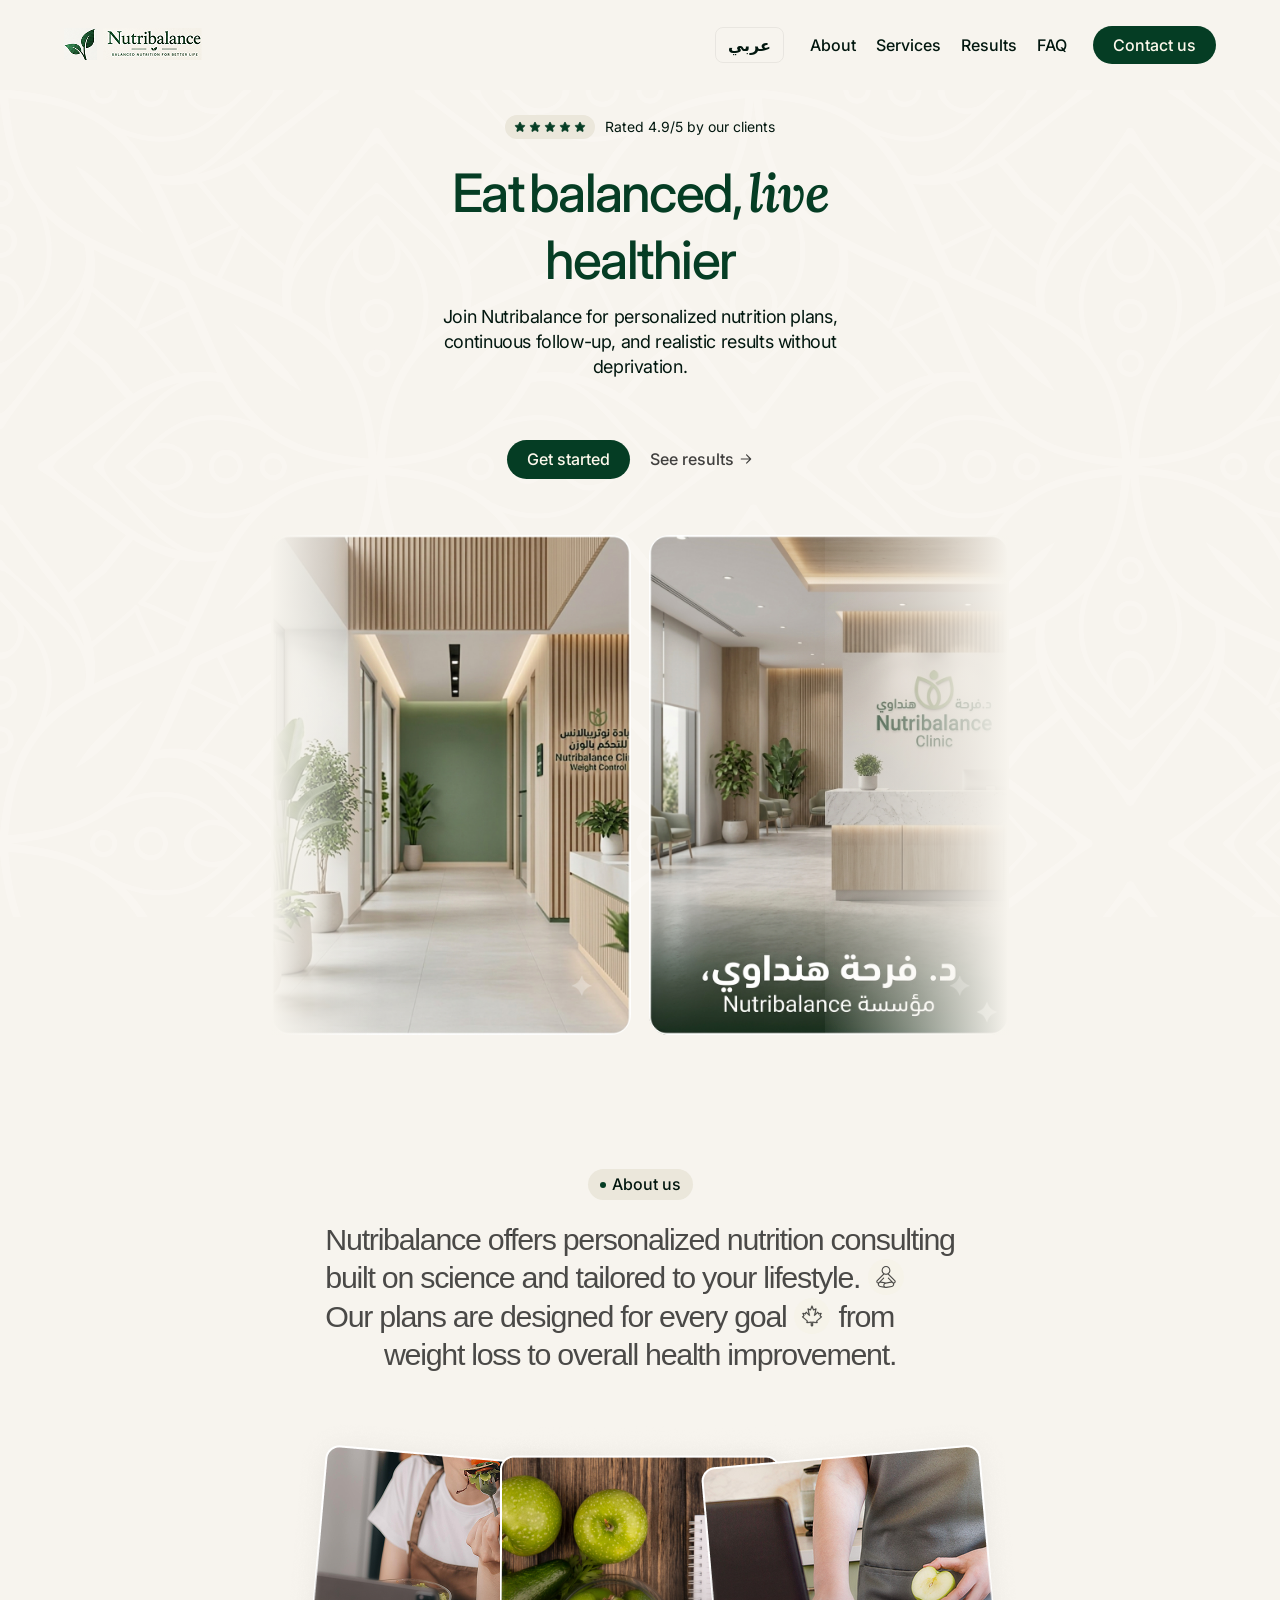
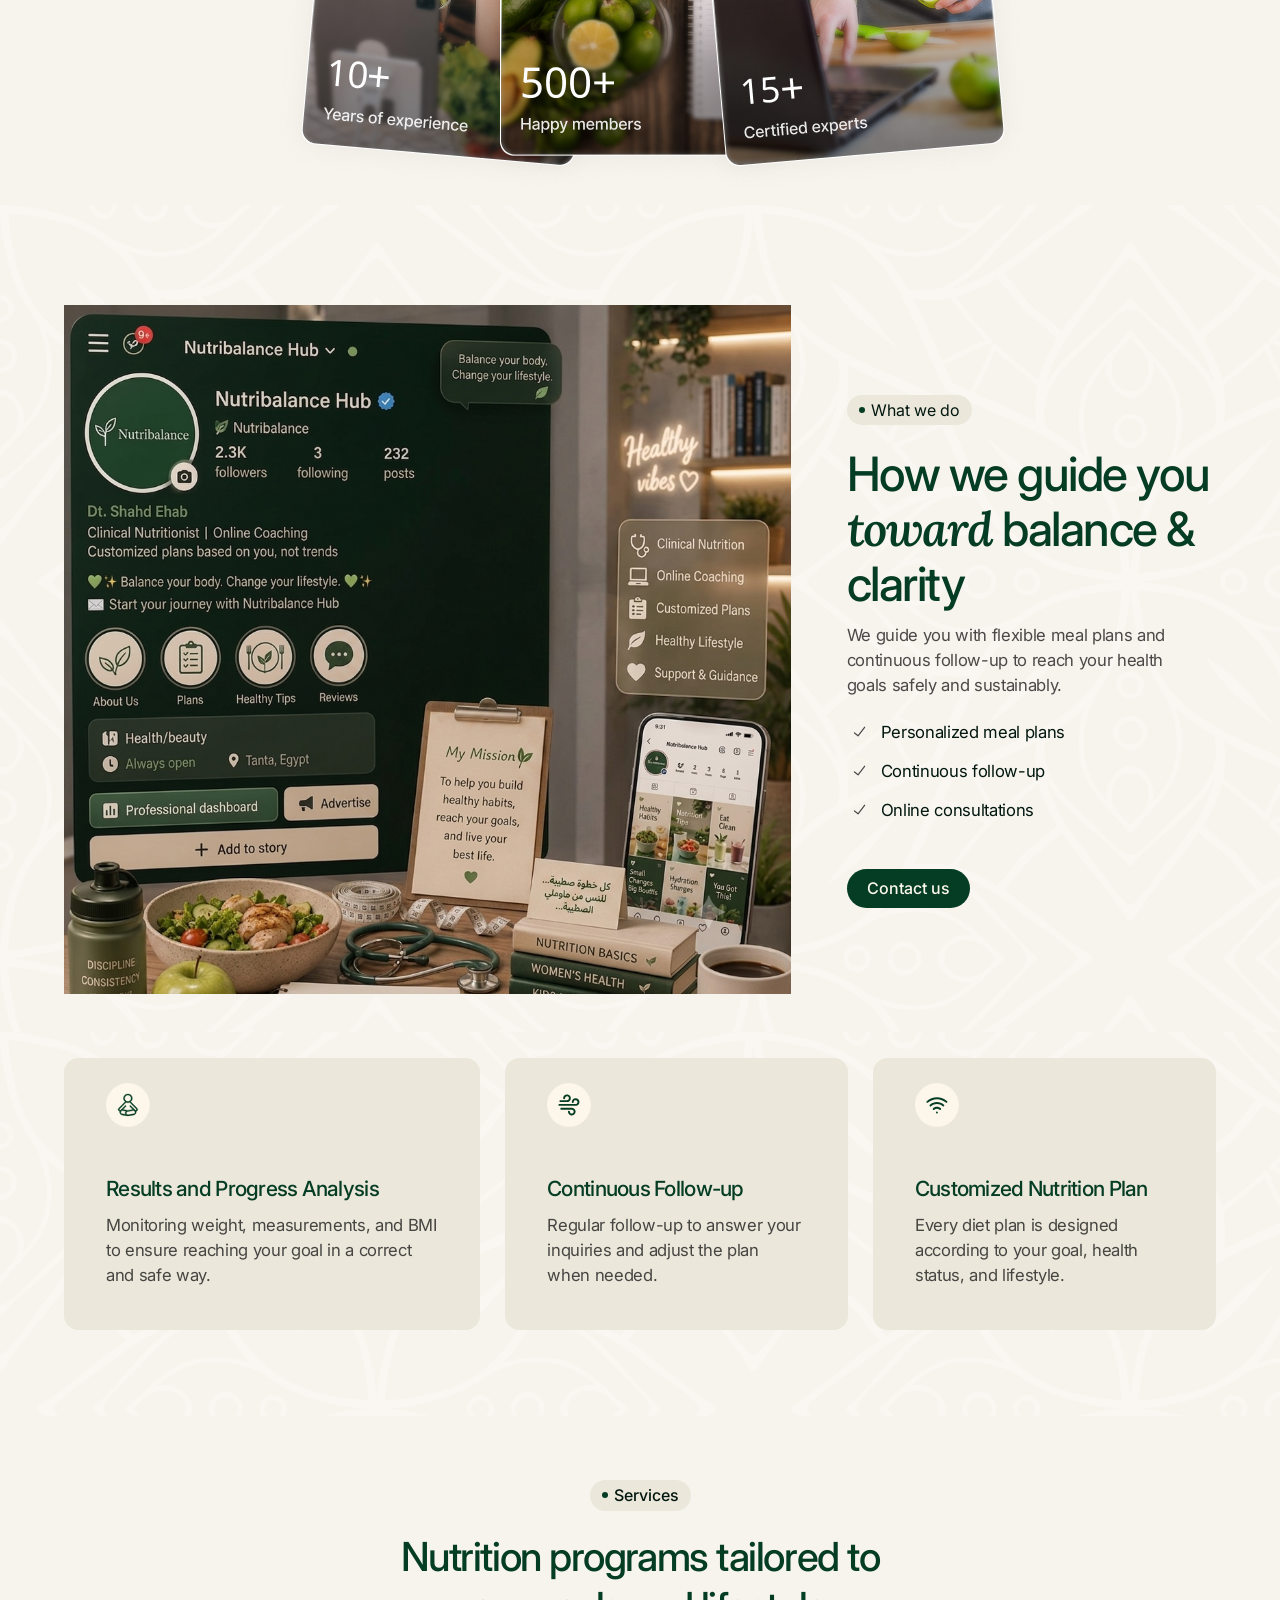
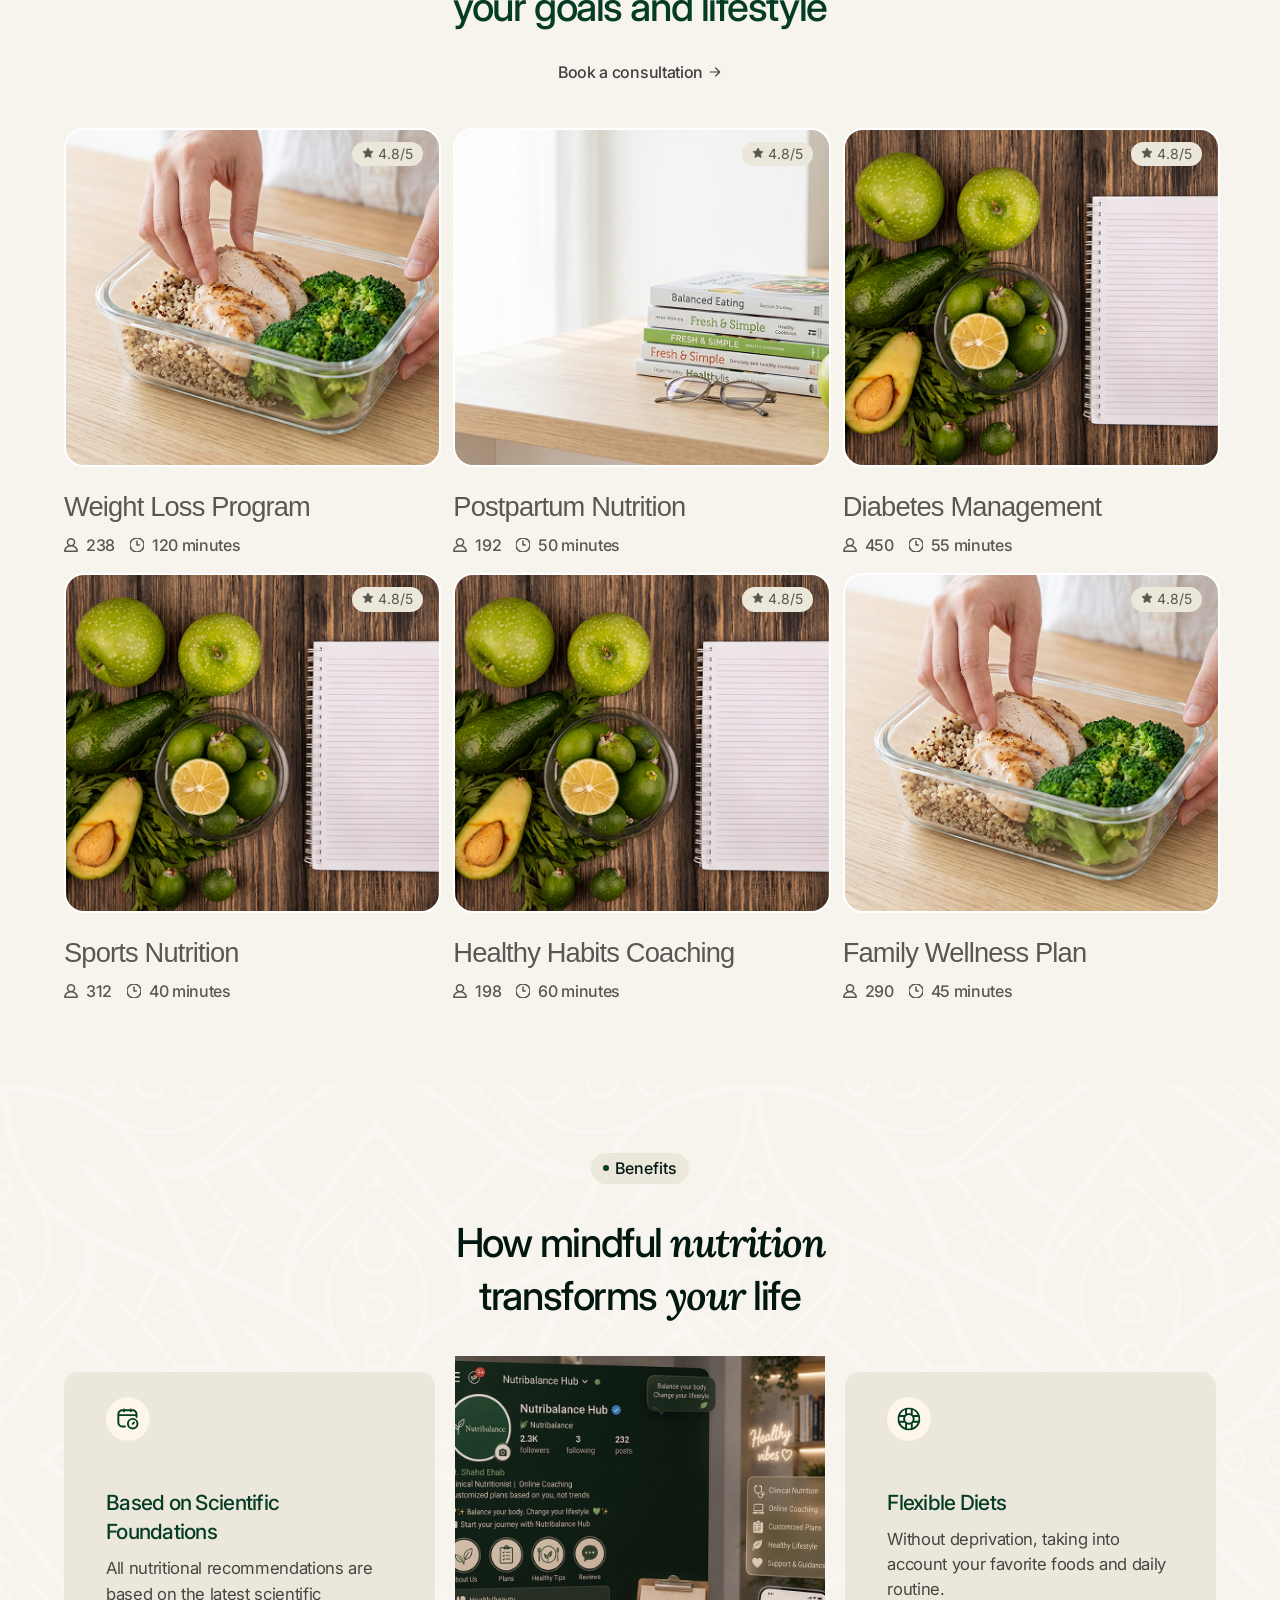
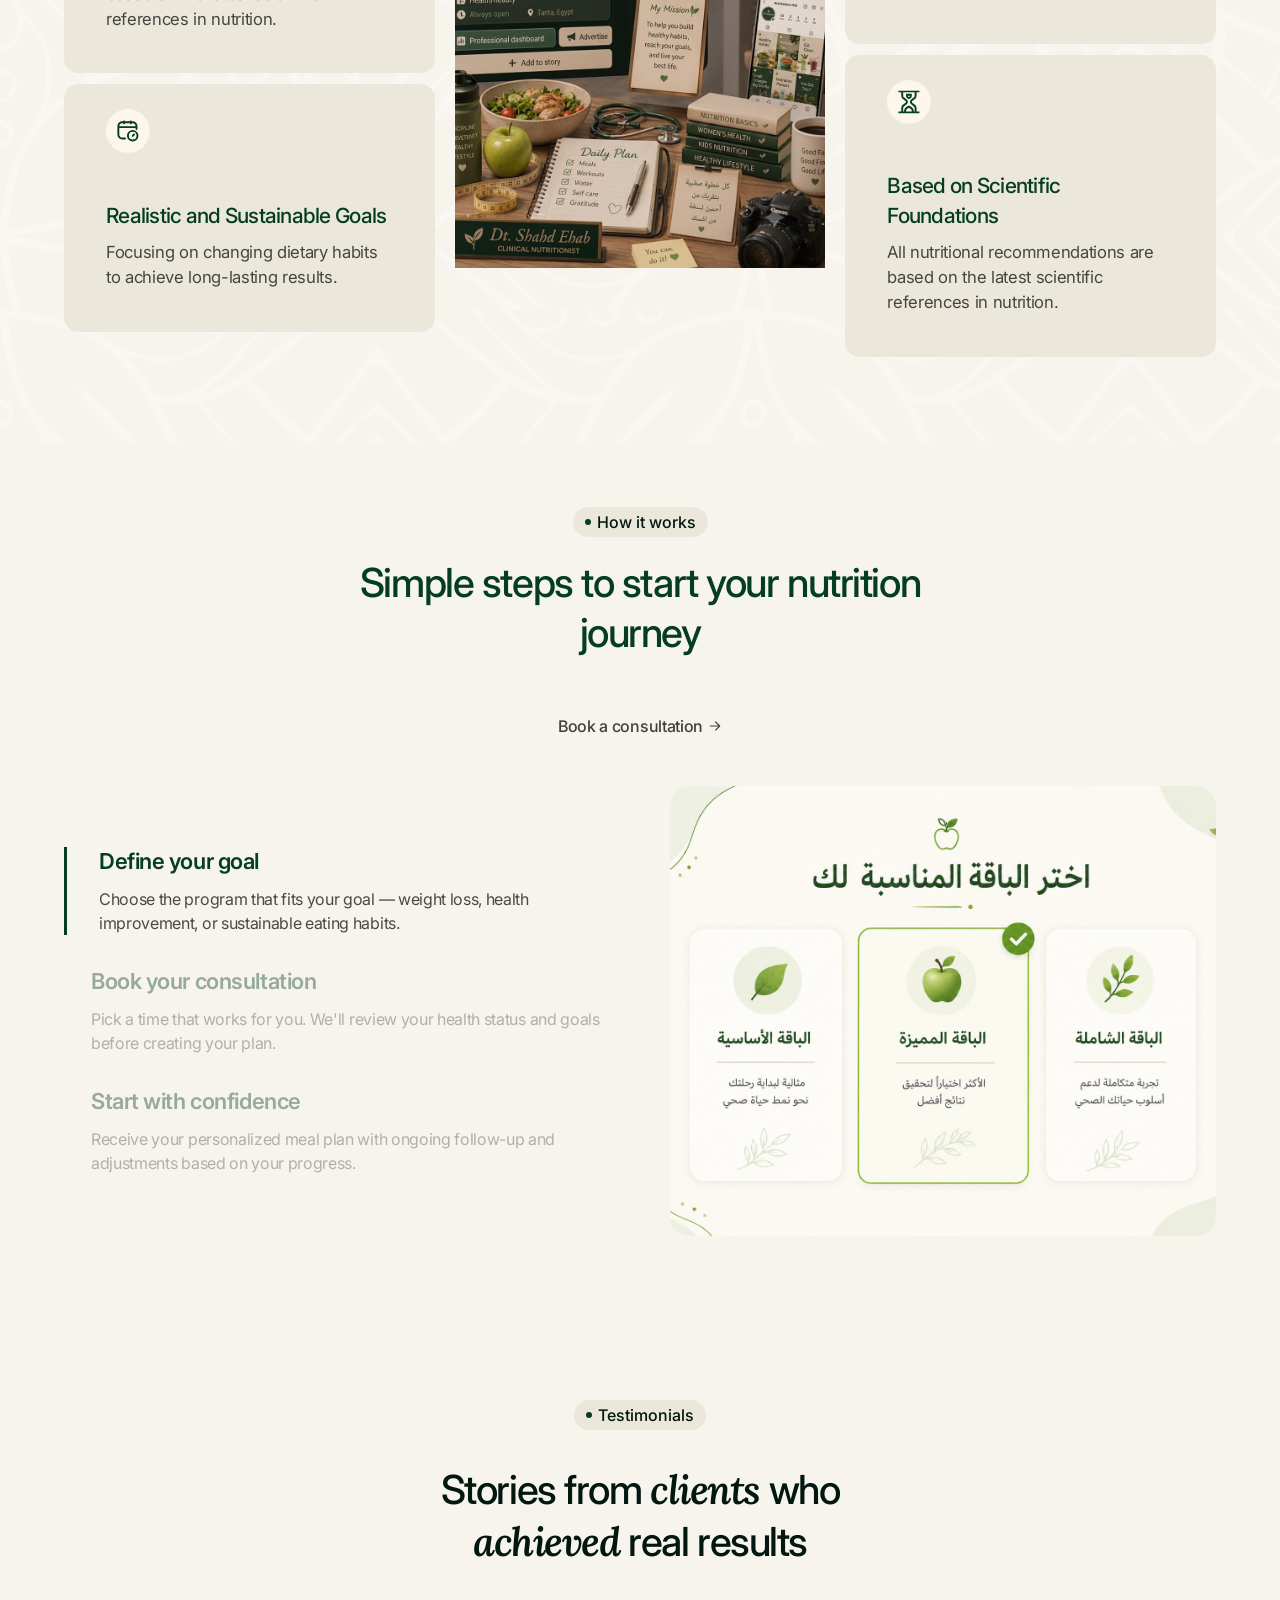
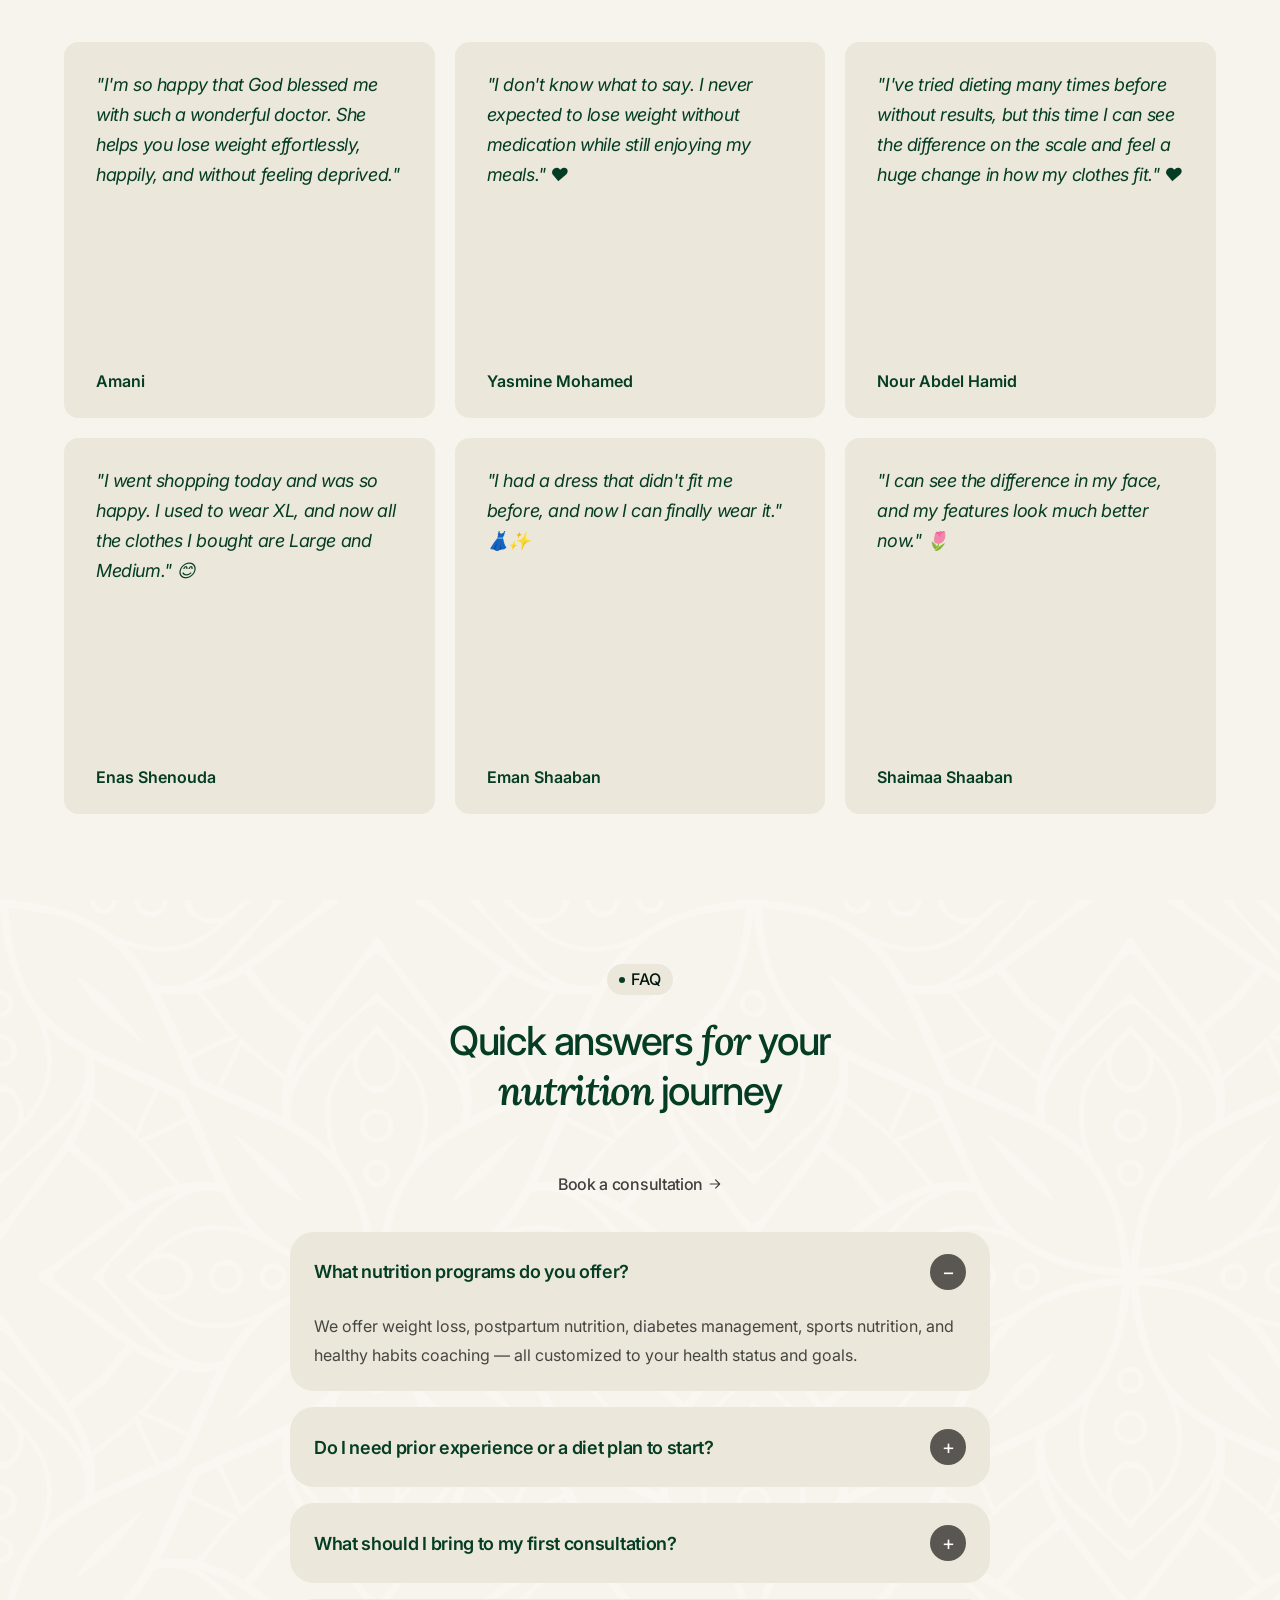
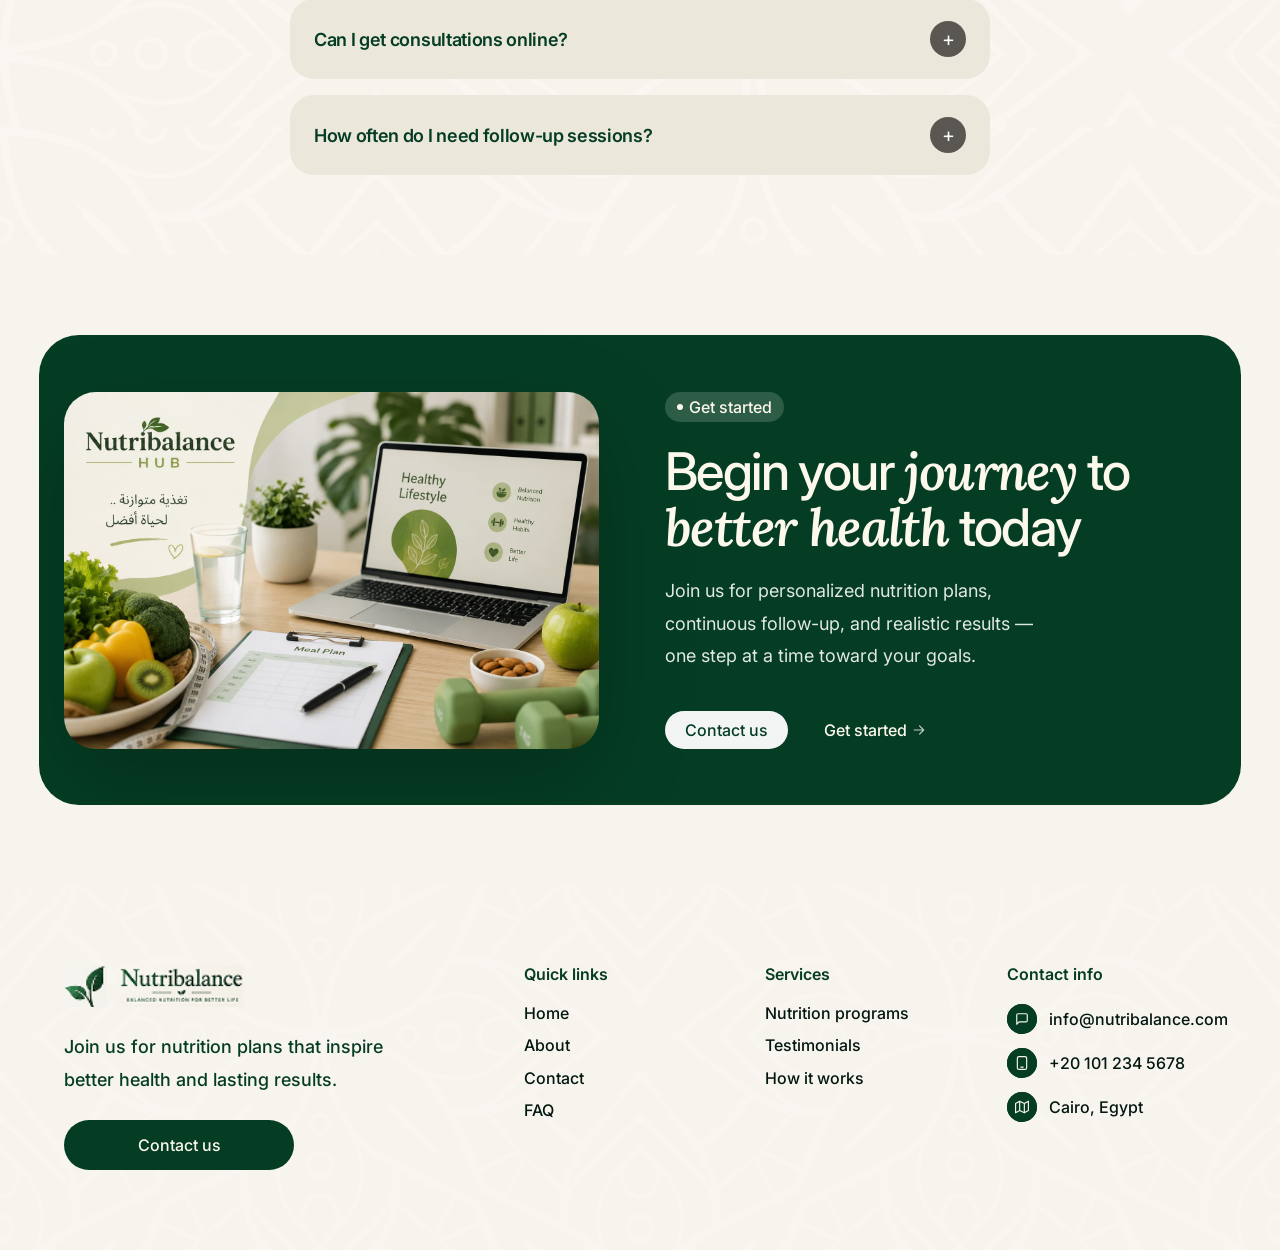
==== commit b823e6a3: "Add GitHub Pages workflow and complete publish-ready site updates" ====
--- a/index-en.html
+++ b/index-en.html
@@ -3,6 +3,46 @@
   <head>
     <meta charset="UTF-8" />
     <meta name="viewport" content="width=device-width, initial-scale=1.0" />
+    <meta
+      name="description"
+      content="Nutribalance — personalized nutrition consulting, flexible meal plans, and continuous follow-up for sustainable health results without deprivation."
+    />
+    <meta property="og:type" content="website" />
+    <meta property="og:title" content="Nutribalance — Nutrition Consulting" />
+    <meta
+      property="og:description"
+      content="Science-based personalized nutrition plans with continuous follow-up for lasting results."
+    />
+    <meta
+      property="og:image"
+      content="https://ebrahimdawoud.github.io/Nutribalance/assets/logo.png"
+    />
+    <meta property="og:locale" content="en_US" />
+    <meta name="twitter:card" content="summary_large_image" />
+    <meta name="twitter:title" content="Nutribalance — Nutrition Consulting" />
+    <meta
+      name="twitter:description"
+      content="Science-based personalized nutrition plans with continuous follow-up for lasting results."
+    />
+    <link
+      rel="canonical"
+      href="https://ebrahimdawoud.github.io/Nutribalance/index-en.html"
+    />
+    <link
+      rel="alternate"
+      hreflang="ar"
+      href="https://ebrahimdawoud.github.io/Nutribalance/"
+    />
+    <link
+      rel="alternate"
+      hreflang="en"
+      href="https://ebrahimdawoud.github.io/Nutribalance/index-en.html"
+    />
+    <link
+      rel="alternate"
+      hreflang="x-default"
+      href="https://ebrahimdawoud.github.io/Nutribalance/"
+    />
     <link rel="stylesheet" href="styles/normalize.css" />
     <link rel="preconnect" href="https://fonts.googleapis.com" />
     <link rel="preconnect" href="https://fonts.gstatic.com" crossorigin />
@@ -12,7 +52,7 @@
     />
     <link rel="stylesheet" href="styles/main.css" />
     <link rel="icon" type="image/x-icon" href="assets/icn.png" />
-    <title>Nutribalance</title>
+    <title>Nutribalance — Nutrition Consulting</title>
   </head>
   <body>
     <!-- Start Header -->
@@ -29,19 +69,19 @@
         <div class="actions" id="menu">
           <a
             class="lang-toggle"
-            href="index-ar.html"
+            href="index.html"
             aria-label="Open Arabic version"
             >عربي</a
           >
           <nav>
             <ul>
               <li><a href="#about-us">About</a></li>
-              <li><a href="#classes">Classes</a></li>
-              <li><a href="#">Instructors</a></li>
-              <li><a href="#">Blog</a></li>
+              <li><a href="#classes">Services</a></li>
+              <li><a href="#testimonials">Results</a></li>
+              <li><a href="#faq">FAQ</a></li>
             </ul>
           </nav>
-          <button class="primary-button">Contact us</button>
+          <a class="primary-button" href="#contact">Contact us</a>
         </div>
       </div>
     </header>
@@ -65,26 +105,23 @@
         </div>
 
         <h1>
-          <span>Move</span>
-          <span>with</span>
-          <span>ease</span>
-          <span>and</span>
-          <span>breathe</span>
-          <span>with</span>
-          <span>intent</span>
+          <span>Eat</span>
+          <span>balanced,</span>
+          <span>live</span>
+          <span>healthier</span>
         </h1>
 
         <p>
-          Join daily yoga classes at Nutribalance to move better, feel stronger,
-          and live intentionally.
+          Join Nutribalance for personalized nutrition plans, continuous
+          follow-up, and realistic results without deprivation.
         </p>
 
         <div class="buttons-wrapper">
-          <button class="primary-button">Explore classes</button>
-          <button>
-            <span>Watch video</span>
-            <img src="assets/icons/arrow-right.svg" alt="Watch Video" />
-          </button>
+          <a class="primary-button" href="#classes">Get started</a>
+          <a class="secondary-link" href="#testimonials">
+            <span>See results</span>
+            <img src="assets/icons/arrow-right.svg" alt="See results" />
+          </a>
         </div>
 
         <div class="images-wrapper">
@@ -114,17 +151,17 @@
         </div>
 
         <div class="about-us-paragraph">
-          <span>Nutribalance offers calming yoga experience </span>
+          <span>Nutribalance offers personalized nutrition consulting </span>
           <div>
-            <span>on breath, movement, and inner balance.</span>
-            <img src="assets/icons/relax.svg" alt="balance" />
+            <span>built on science and tailored to your lifestyle.</span>
+            <img src="assets/icons/relax.svg" alt="Healthy balance" />
           </div>
           <div>
-            <span>Designed for all levels, our classes</span>
-            <img src="assets/icons/plant.svg" alt="classes" />
-            <span>help you</span>
-          </div>
-          <span>reconnect with yourself mind and body.</span>
+            <span>Our plans are designed for every goal</span>
+            <img src="assets/icons/plant.svg" alt="Meal plans" />
+            <span>from</span>
+          </div>
+          <span>weight loss to overall health improvement.</span>
         </div>
 
         <div class="stats-cards">
@@ -154,26 +191,26 @@
           </h2>
 
           <p>
-            Explore practices designed to harmonize your body, focus your mind,
-            and uplift your spirit.
+            We guide you with flexible meal plans and continuous follow-up to
+            reach your health goals safely and sustainably.
           </p>
 
           <ul>
             <li>
-              <img src="assets/icons/check.svg" alt="Guided yoga sessions" />
-              <span>Guided yoga sessions</span>
+              <img src="assets/icons/check.svg" alt="Personalized meal plans" />
+              <span>Personalized meal plans</span>
             </li>
             <li>
-              <img src="assets/icons/check.svg" alt="Breathwork & meditation" />
-              <span>Breathwork & meditation</span>
+              <img src="assets/icons/check.svg" alt="Continuous follow-up" />
+              <span>Continuous follow-up</span>
             </li>
             <li>
-              <img src="assets/icons/check.svg" alt="On-demand access" />
-              <span>On-demand access</span>
+              <img src="assets/icons/check.svg" alt="Online consultations" />
+              <span>Online consultations</span>
             </li>
           </ul>
 
-          <button class="primary-button">Contact us</button>
+          <a class="primary-button" href="#contact">Contact us</a>
         </div>
       </div>
 
@@ -223,15 +260,15 @@
       <div class="container">
         <div class="section-header">
           <span class="dot"></span>
-          <span>Classes</span>
-        </div>
-
-        <h2>Discover practices that build harmony & strength</h2>
-
-        <button>
-          <span>Book a session</span>
-          <img src="assets/icons/arrow-right.svg" alt="Book a session" />
-        </button>
+          <span>Services</span>
+        </div>
+
+        <h2>Nutrition programs tailored to your goals and lifestyle</h2>
+
+        <a class="cta-link" href="#contact">
+          <span>Book a consultation</span>
+          <img src="assets/icons/arrow-right.svg" alt="Book a consultation" />
+        </a>
 
         <ul class="classes-grid">
           <li class="class-item">
@@ -243,7 +280,7 @@
               </div>
             </div>
             <div class="class-content">
-              <h5>Core Balance</h5>
+              <h5>Weight Loss Program</h5>
               <div class="state">
                 <div>
                   <img src="assets/icons/user.svg" alt="Rate" />
@@ -266,7 +303,7 @@
               </div>
             </div>
             <div class="class-content">
-              <h5>Rhythm Motion</h5>
+              <h5>Postpartum Nutrition</h5>
               <div class="state">
                 <div>
                   <img src="assets/icons/user.svg" alt="Rate" />
@@ -289,7 +326,7 @@
               </div>
             </div>
             <div class="class-content">
-              <h5>Power Circuit</h5>
+              <h5>Diabetes Management</h5>
               <div class="state">
                 <div>
                   <img src="assets/icons/user.svg" alt="Rate" />
@@ -312,7 +349,7 @@
               </div>
             </div>
             <div class="class-content">
-              <h5>Strength Sculpt</h5>
+              <h5>Sports Nutrition</h5>
               <div class="state">
                 <div>
                   <img src="assets/icons/user.svg" alt="Rate" />
@@ -335,7 +372,7 @@
               </div>
             </div>
             <div class="class-content">
-              <h5>Endurance Burn</h5>
+              <h5>Healthy Habits Coaching</h5>
               <div class="state">
                 <div>
                   <img src="assets/icons/user.svg" alt="Rate" />
@@ -358,7 +395,7 @@
               </div>
             </div>
             <div class="class-content">
-              <h5>Sunrise Flow</h5>
+              <h5>Family Wellness Plan</h5>
               <div class="state">
                 <div>
                   <img src="assets/icons/user.svg" alt="Rate" />
@@ -381,11 +418,11 @@
       <div class="container">
         <div class="section-header">
           <span class="dot"></span>
-          <span>Classes</span>
+          <span>Benefits</span>
         </div>
 
         <h2>
-          How mindful <span class="italic-lora">movement</span> transforms
+          How mindful <span class="italic-lora">nutrition</span> transforms
           <span class="italic-lora">your</span> life
         </h2>
 
@@ -459,34 +496,34 @@
           <span>How it works</span>
         </div>
 
-        <h2>Simple steps to start your clear mindful journey</h2>
-
-        <button>
-          <span>Book a session</span>
-          <img src="assets/icons/arrow-right.svg" alt="Book a session" />
-        </button>
+        <h2>Simple steps to start your nutrition journey</h2>
+
+        <a class="cta-link" href="#contact">
+          <span>Book a consultation</span>
+          <img src="assets/icons/arrow-right.svg" alt="Book a consultation" />
+        </a>
 
         <div class="how-it-works-content">
           <div class="steps-wrapper">
             <div class="step-item active" data-step="1">
-              <div class="step-number">Select your path</div>
+              <div class="step-number">Define your goal</div>
               <p>
-                Select the session that feels right for your goals—calm, energy,
-                or lifetime balance
+                Choose the program that fits your goal — weight loss, health
+                improvement, or sustainable eating habits.
               </p>
             </div>
             <div class="step-item" data-step="2">
-              <div class="step-number">Book your time</div>
+              <div class="step-number">Book your consultation</div>
               <p>
-                Select a time that flows with your day, and we'll make sure
-                everything is ready for your arrival
+                Pick a time that works for you. We'll review your health status
+                and goals before creating your plan.
               </p>
             </div>
             <div class="step-item" data-step="3">
-              <div class="step-number">Begin with ease</div>
+              <div class="step-number">Start with confidence</div>
               <p>
-                Step into your session with a clear mind and leave feeling
-                lighter, grounded, and connected
+                Receive your personalized meal plan with ongoing follow-up and
+                adjustments based on your progress.
               </p>
             </div>
           </div>
@@ -525,8 +562,8 @@
         </div>
 
         <h2>
-          Stories from <span class="italic-lora">those</span> who
-          <span class="italic-lora">found</span> calm and balance
+          Stories from <span class="italic-lora">clients</span> who
+          <span class="italic-lora">achieved</span> real results
         </h2>
 
         <ul class="testimonials-grid">
@@ -618,26 +655,27 @@
 
         <h2>
           Quick answers <span class="italic-lora">for</span> your
-          <span class="italic-lora">yoga</span> journey
+          <span class="italic-lora">nutrition</span> journey
         </h2>
 
-        <button>
-          <span>Book a session</span>
-          <img src="assets/icons/arrow-right.svg" alt="Book a session" />
-        </button>
+        <a class="cta-link" href="#contact">
+          <span>Book a consultation</span>
+          <img src="assets/icons/arrow-right.svg" alt="Book a consultation" />
+        </a>
 
         <ul class="faq-list">
           <li class="faq-item active">
             <button class="faq-header" type="button">
               <span class="faq-question"
-                >What type of yoga classes do you offer?</span
+                >What nutrition programs do you offer?</span
               >
               <span class="faq-toggle"><span class="toggle-icon">−</span></span>
             </button>
             <div class="faq-answer">
               <p>
-                We offer Hatha, Vinyasa, Yin, and Restorative yoga classes, plus
-                gentle flow and mindfulness sessions designed for every level.
+                We offer weight loss, postpartum nutrition, diabetes management,
+                sports nutrition, and healthy habits coaching — all customized
+                to your health status and goals.
               </p>
             </div>
           </li>
@@ -645,15 +683,15 @@
           <li class="faq-item">
             <button class="faq-header" type="button">
               <span class="faq-question"
-                >Do I need prior yoga experience to join?</span
+                >Do I need prior experience or a diet plan to start?</span
               >
               <span class="faq-toggle"><span class="toggle-icon">+</span></span>
             </button>
             <div class="faq-answer">
               <p>
-                No experience is required. Our instructors guide beginners step
-                by step while providing modifications for more advanced
-                students.
+                No. We start with a full assessment of your habits and goals,
+                then build a plan suited to your level with step-by-step
+                guidance.
               </p>
             </div>
           </li>
@@ -661,27 +699,28 @@
           <li class="faq-item">
             <button class="faq-header" type="button">
               <span class="faq-question"
-                >What should I bring to my first class?</span
+                >What should I bring to my first consultation?</span
               >
               <span class="faq-toggle"><span class="toggle-icon">+</span></span>
             </button>
             <div class="faq-answer">
               <p>
-                Bring comfortable clothes, a water bottle, and a yoga mat if you
-                have one. If not, we can provide one for your first session.
+                Bring any recent lab results or medical reports if available,
+                plus a brief overview of your daily eating habits and health
+                goals.
               </p>
             </div>
           </li>
 
           <li class="faq-item">
             <button class="faq-header" type="button">
-              <span class="faq-question">Can I join classes online?</span>
+              <span class="faq-question">Can I get consultations online?</span>
               <span class="faq-toggle"><span class="toggle-icon">+</span></span>
             </button>
             <div class="faq-answer">
               <p>
-                Yes, we offer both live online sessions and recorded classes
-                that you can follow from anywhere.
+                Yes. We offer online consultations and follow-up with clear meal
+                plans you can follow from anywhere.
               </p>
             </div>
           </li>
@@ -689,14 +728,15 @@
           <li class="faq-item">
             <button class="faq-header" type="button">
               <span class="faq-question"
-                >How often should I practice yoga?</span
+                >How often do I need follow-up sessions?</span
               >
               <span class="faq-toggle"><span class="toggle-icon">+</span></span>
             </button>
             <div class="faq-answer">
               <p>
-                Practicing 2–4 times per week helps build strength, flexibility,
-                and inner balance, while still fitting into a busy schedule.
+                Usually every 1–2 weeks at the start, then adjusted based on
+                your progress. Regular follow-up ensures plan updates and
+                sustainable results.
               </p>
             </div>
           </li>
@@ -721,20 +761,20 @@
 
             <h2>
               Begin your <span class="italic-lora">journey</span> to
-              <span class="italic-lora">inner peace</span> today
+              <span class="italic-lora">better health</span> today
             </h2>
 
             <p>
-              Join us for mindful sessions that bring clarity, calm, inner
-              balance, strength, and deep connection — one breath at a time.
+              Join us for personalized nutrition plans, continuous follow-up,
+              and realistic results — one step at a time toward your goals.
             </p>
 
             <div class="buttons-wrapper">
-              <button class="secondary-button">Contact us</button>
-              <button class="primary-button">
-                <span>Explore classes</span>
-                <img src="assets/icons/arrow-right.svg" alt="Explore classes" />
-              </button>
+              <a class="secondary-button" href="#contact">Contact us</a>
+              <a class="primary-button" href="#classes">
+                <span>Get started</span>
+                <img src="assets/icons/arrow-right.svg" alt="Get started" />
+              </a>
             </div>
           </div>
         </div>
@@ -743,56 +783,56 @@
     <!-- End Get Started -->
 
     <!-- Start Footer -->
-    <footer>
+    <footer id="contact">
       <div class="container footer-grid">
         <div class="footer-left">
           <div class="footer-brand">
             <img src="assets/logo.png" alt="Nutribalance Logo" />
-            <p>Join us for sessions that inspire clarity and calmness.</p>
-            <button class="primary-button">Contact us</button>
+            <p>Join us for nutrition plans that inspire better health and lasting results.</p>
+            <a class="primary-button" href="mailto:info@nutribalance.com">Contact us</a>
           </div>
         </div>
 
         <div class="footer-right">
           <div class="footer-column">
-            <h4>Main pages</h4>
+            <h4>Quick links</h4>
             <ul>
-              <li><a href="#">Home</a></li>
+              <li><a href="index-en.html">Home</a></li>
               <li><a href="#about-us">About</a></li>
-              <li><a href="#">Contact</a></li>
-              <li><a href="#">404</a></li>
+              <li><a href="#contact">Contact</a></li>
+              <li><a href="#faq">FAQ</a></li>
             </ul>
           </div>
 
           <div class="footer-column">
-            <h4>CMS pages</h4>
+            <h4>Services</h4>
             <ul>
-              <li><a href="#">Blog</a></li>
-              <li><a href="#classes">Classes</a></li>
-              <li><a href="#">Instructors</a></li>
+              <li><a href="#classes">Nutrition programs</a></li>
+              <li><a href="#testimonials">Testimonials</a></li>
+              <li><a href="#how-it-works">How it works</a></li>
             </ul>
           </div>
 
           <div class="footer-column footer-contact">
-            <h4>More info</h4>
+            <h4>Contact info</h4>
             <ul>
               <li>
                 <span class="footer-icon">
                   <img src="assets/footer/email.svg" alt="Email" />
                 </span>
-                <a href="mailto:testing@gmail.com">testing@gmail.com</a>
+                <a href="mailto:info@nutribalance.com">info@nutribalance.com</a>
               </li>
               <li>
                 <span class="footer-icon">
                   <img src="assets/footer/phone.svg" alt="Phone" />
                 </span>
-                <a href="tel:+123456789">+123 456 789</a>
+                <a href="tel:+201012345678">+20 101 234 5678</a>
               </li>
               <li>
                 <span class="footer-icon">
                   <img src="assets/footer/address.svg" alt="Location" />
                 </span>
-                <span>Tokyo - Japan</span>
+                <span>Cairo, Egypt</span>
               </li>
             </ul>
           </div>
--- a/styles/main.css
+++ b/styles/main.css
@@ -392,7 +392,7 @@
   padding-top: 100px;
   padding-bottom: 70px;
   background-color: var(--warning);
-  background-image: url(/assets/bg.png);
+  background-image: url(../assets/bg.png);
 }
 section.what-we-do .container:nth-child(1) {
   display: flex;
@@ -567,7 +567,7 @@
   padding-top: 70px;
   padding-bottom: 70px;
   background-color: var(--warning);
-  background-image: url(/assets/bg.png);
+  background-image: url(../assets/bg.png);
 }
 section.benefits .container {
   display: flex;
@@ -831,7 +831,7 @@
 section.faq {
   padding-block: 64px;
   background-color: var(--warning);
-  background-image: url(/assets/bg.png);
+  background-image: url(../assets/bg.png);
 }
 section.faq .container {
   display: flex;
@@ -1048,7 +1048,7 @@
 footer {
   padding-block: 80px;
   background-color: var(--warning);
-  background-image: url(/assets/bg.png);
+  background-image: url(../assets/bg.png);
   background-repeat: no-repeat;
   background-position: center;
   background-size: cover;
@@ -1248,4 +1248,52 @@
   .sm-hidden {
     display: none !important;
   }
-}/*# sourceMappingURL=main.css.map */+}
+
+a.primary-button,
+a.secondary-button,
+a.cta-link,
+a.secondary-link {
+  text-decoration: none;
+  display: inline-flex;
+  align-items: center;
+  gap: 5px;
+}
+
+a.primary-button {
+  padding: 10px 20px;
+}
+
+section.classes .container .cta-link,
+section.how-it-works .container .cta-link,
+section.faq .container .cta-link {
+  margin-top: 28px;
+  font-family: Inter, sans-serif;
+  font-weight: 500;
+  font-size: 16px;
+  line-height: 24px;
+  letter-spacing: -0.32px;
+  color: var(--warning-foreground);
+}
+
+section.hero .hero-inside .buttons-wrapper .secondary-link {
+  color: var(--warning-foreground);
+  font-weight: 500;
+  padding: 10px 20px;
+}
+
+[dir="rtl"] body {
+  font-family: "Cairo", system-ui, -apple-system, BlinkMacSystemFont, "Segoe UI", sans-serif;
+}
+
+[dir="rtl"] .scroll-to-top {
+  left: 24px;
+  right: auto;
+}
+
+[dir="rtl"] section.hero .hero-inside .buttons-wrapper .secondary-link img,
+[dir="rtl"] section.get-started .get-started-grid .get-started-content .buttons-wrapper .primary-button img,
+[dir="rtl"] section.faq .container .cta-link img {
+  transform: scaleX(-1);
+}
+/*# sourceMappingURL=main.css.map */
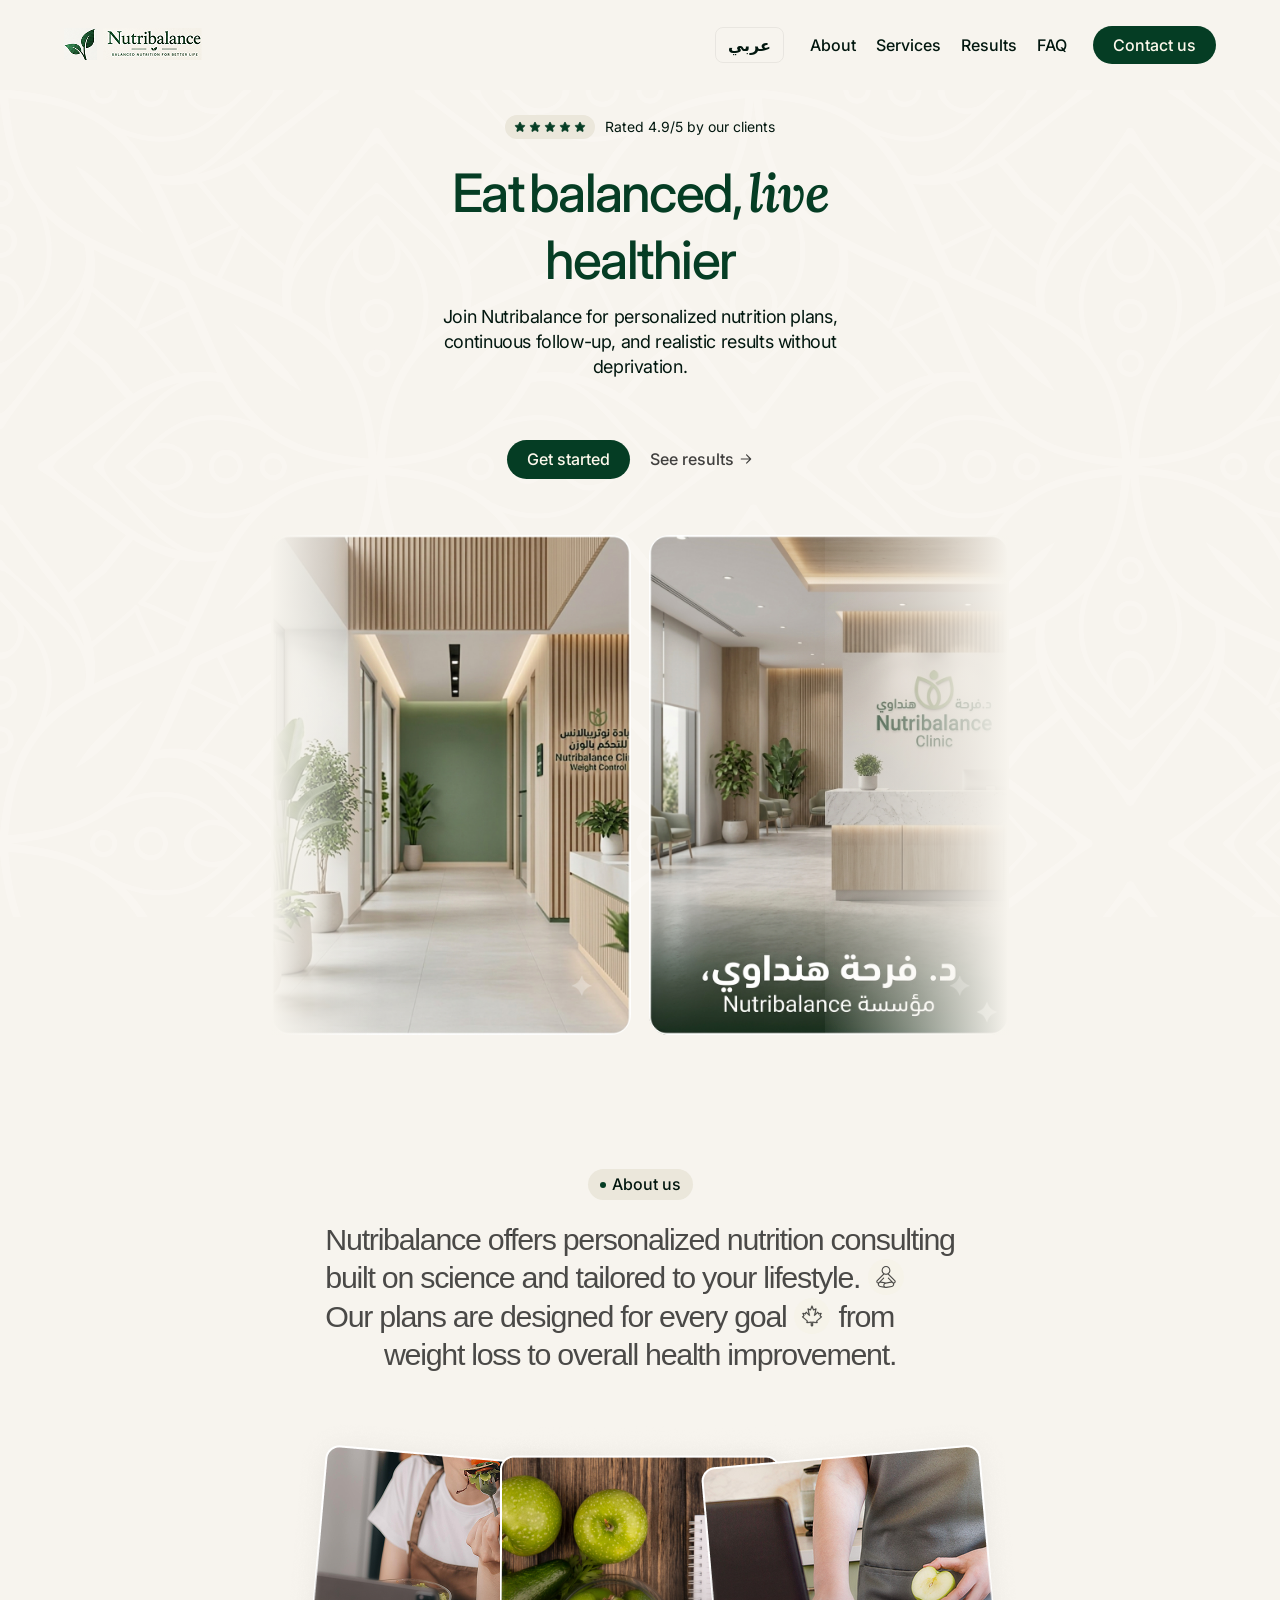
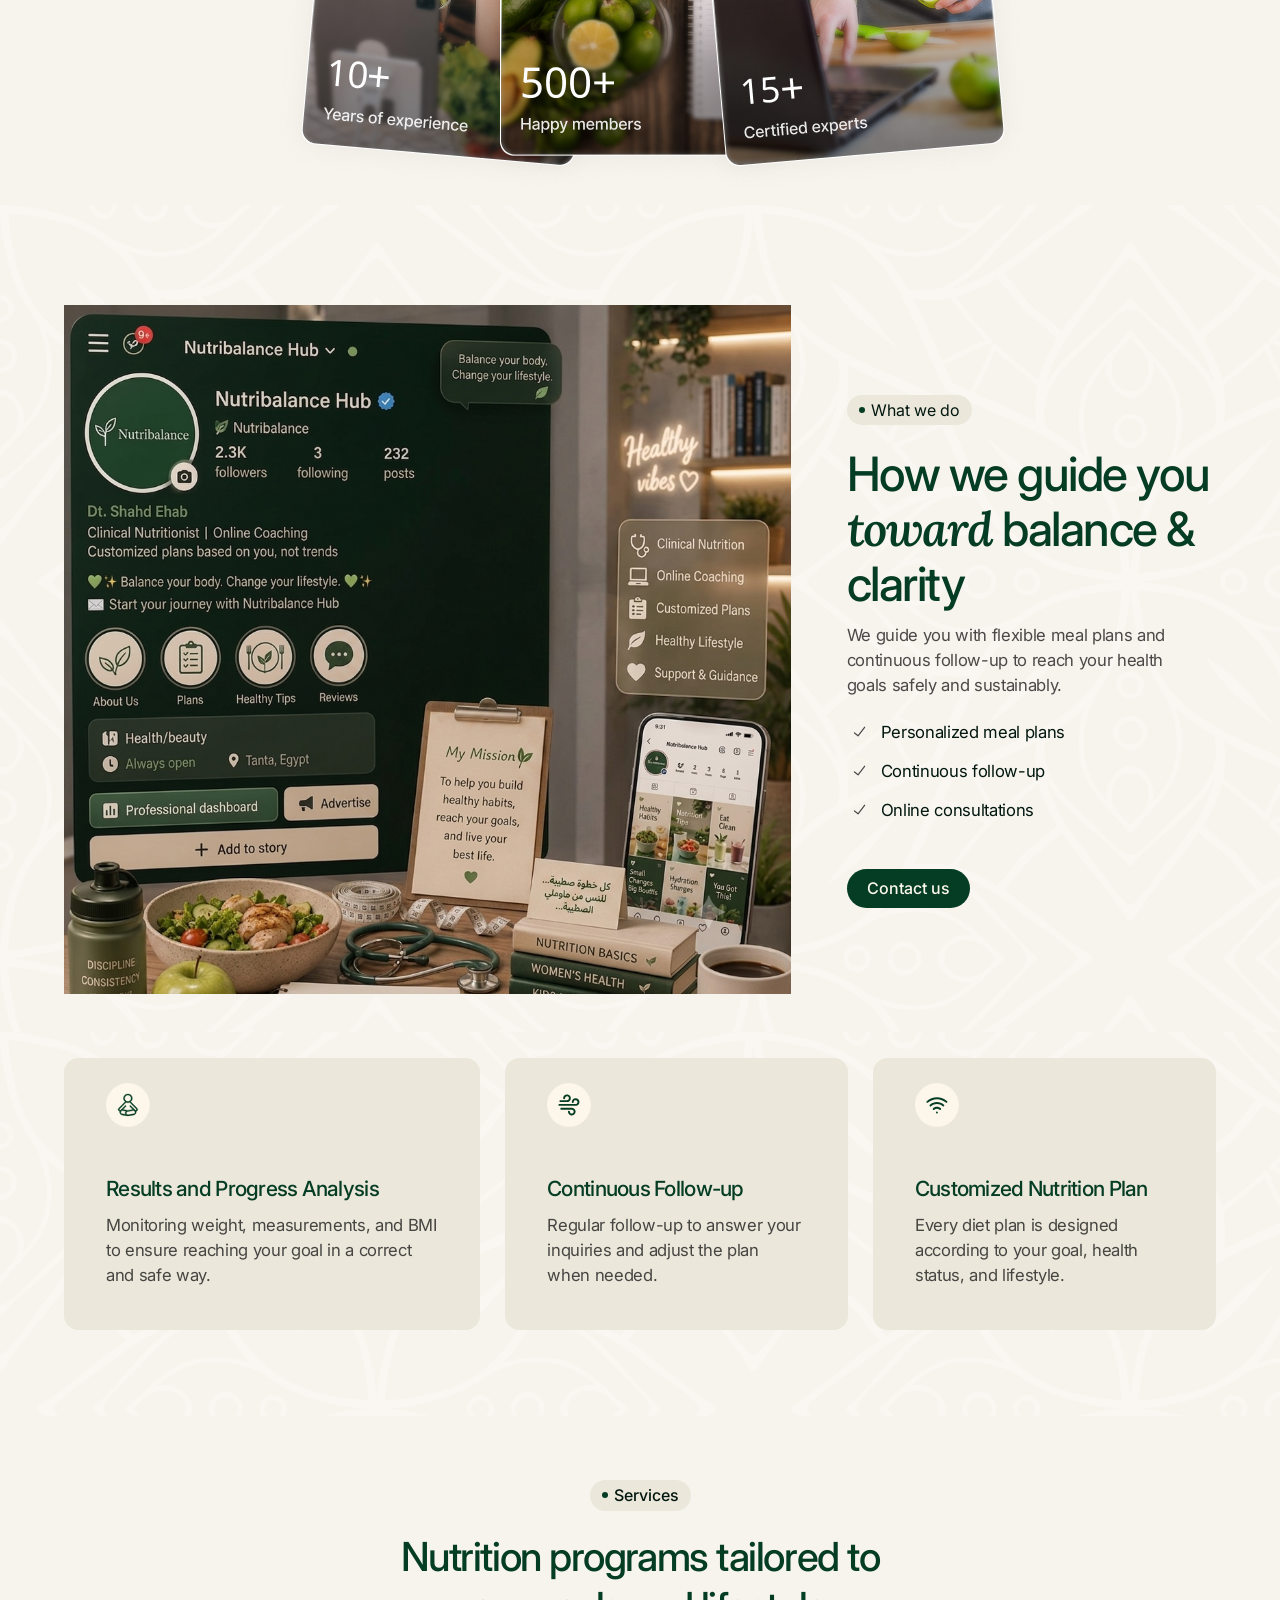
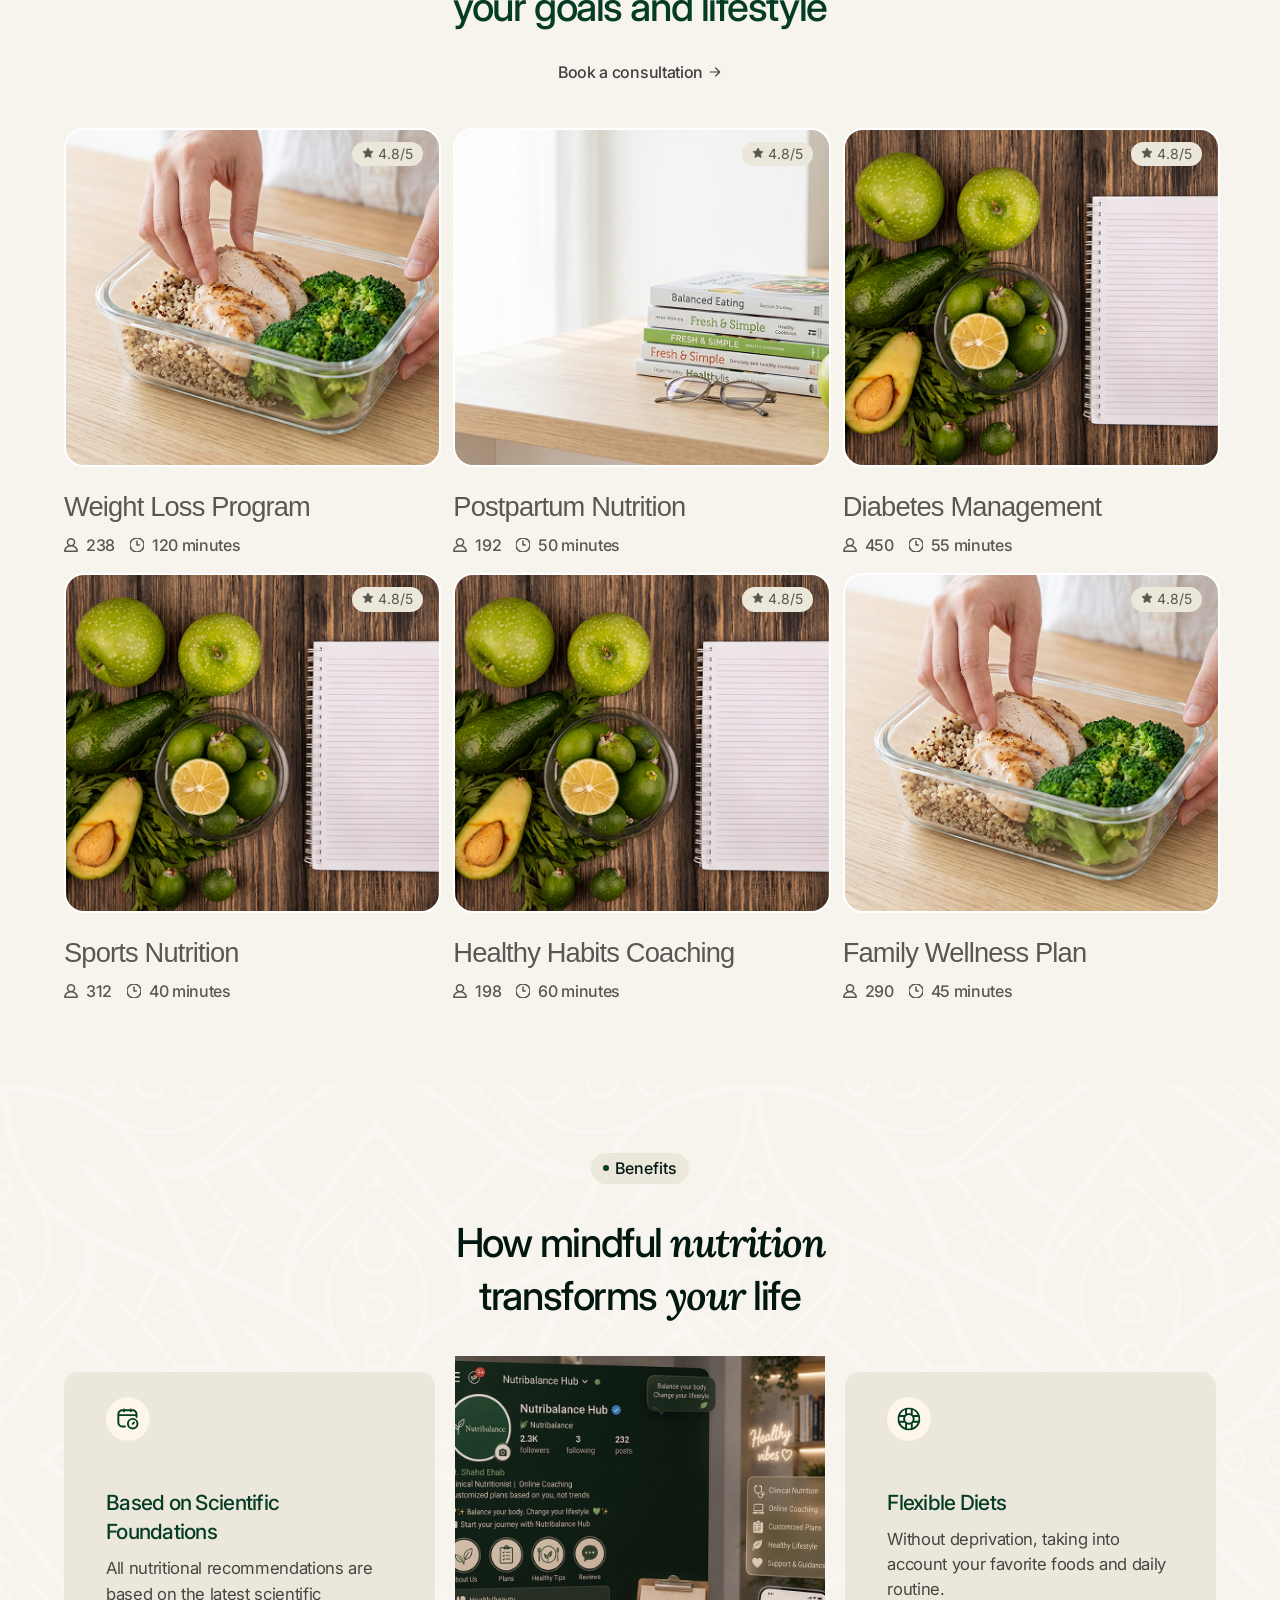
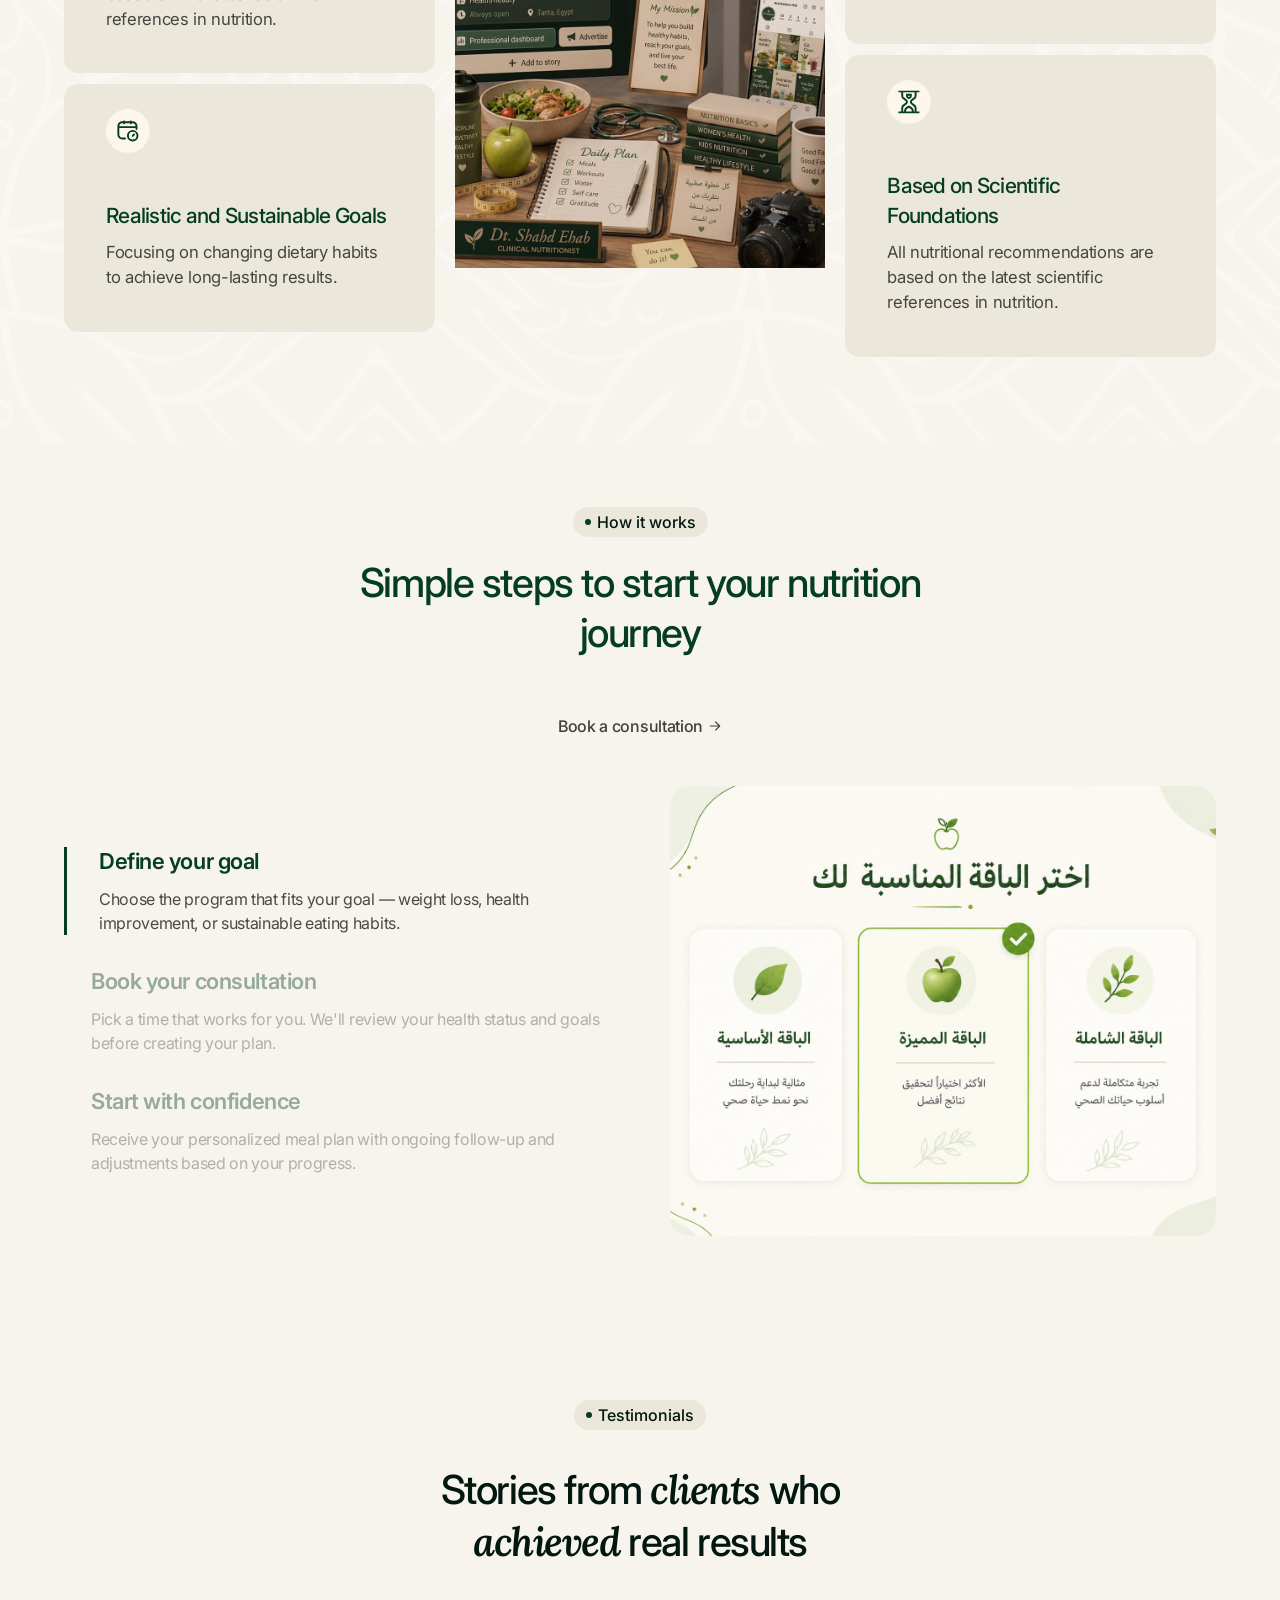
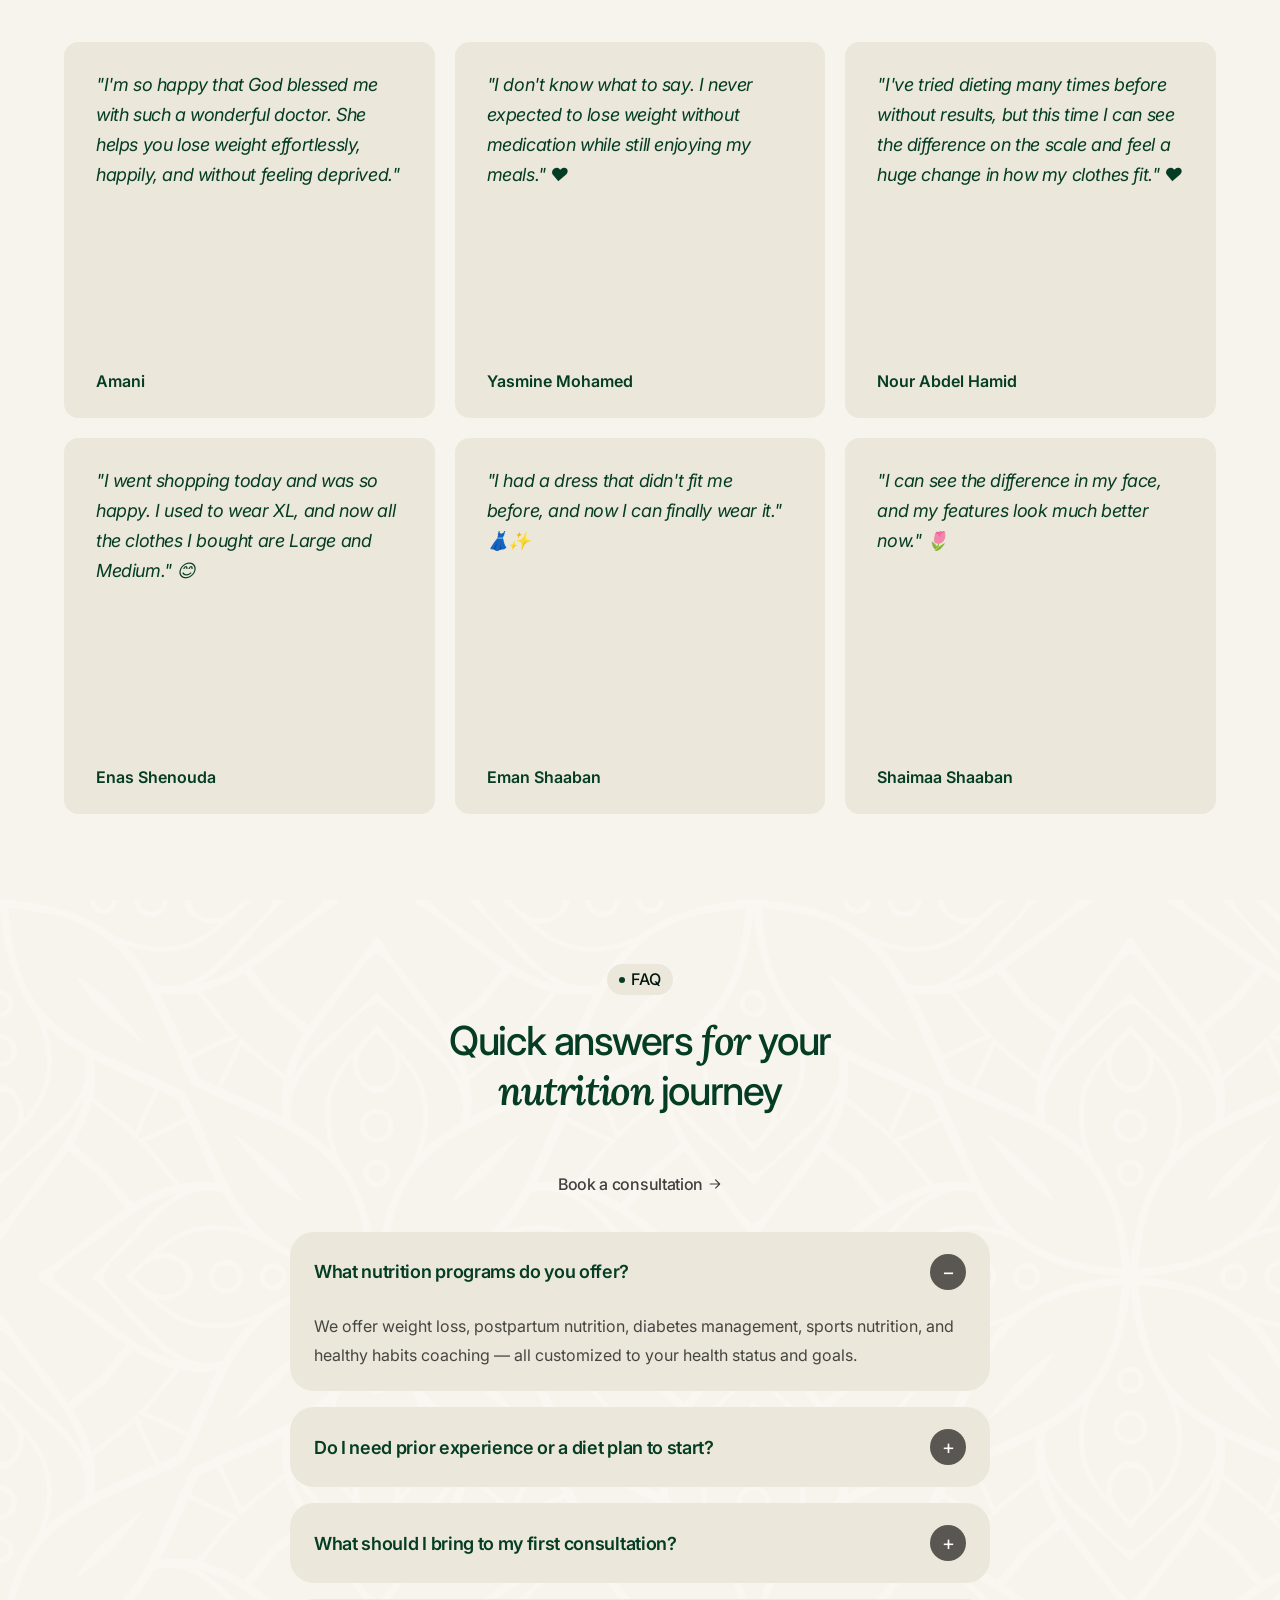
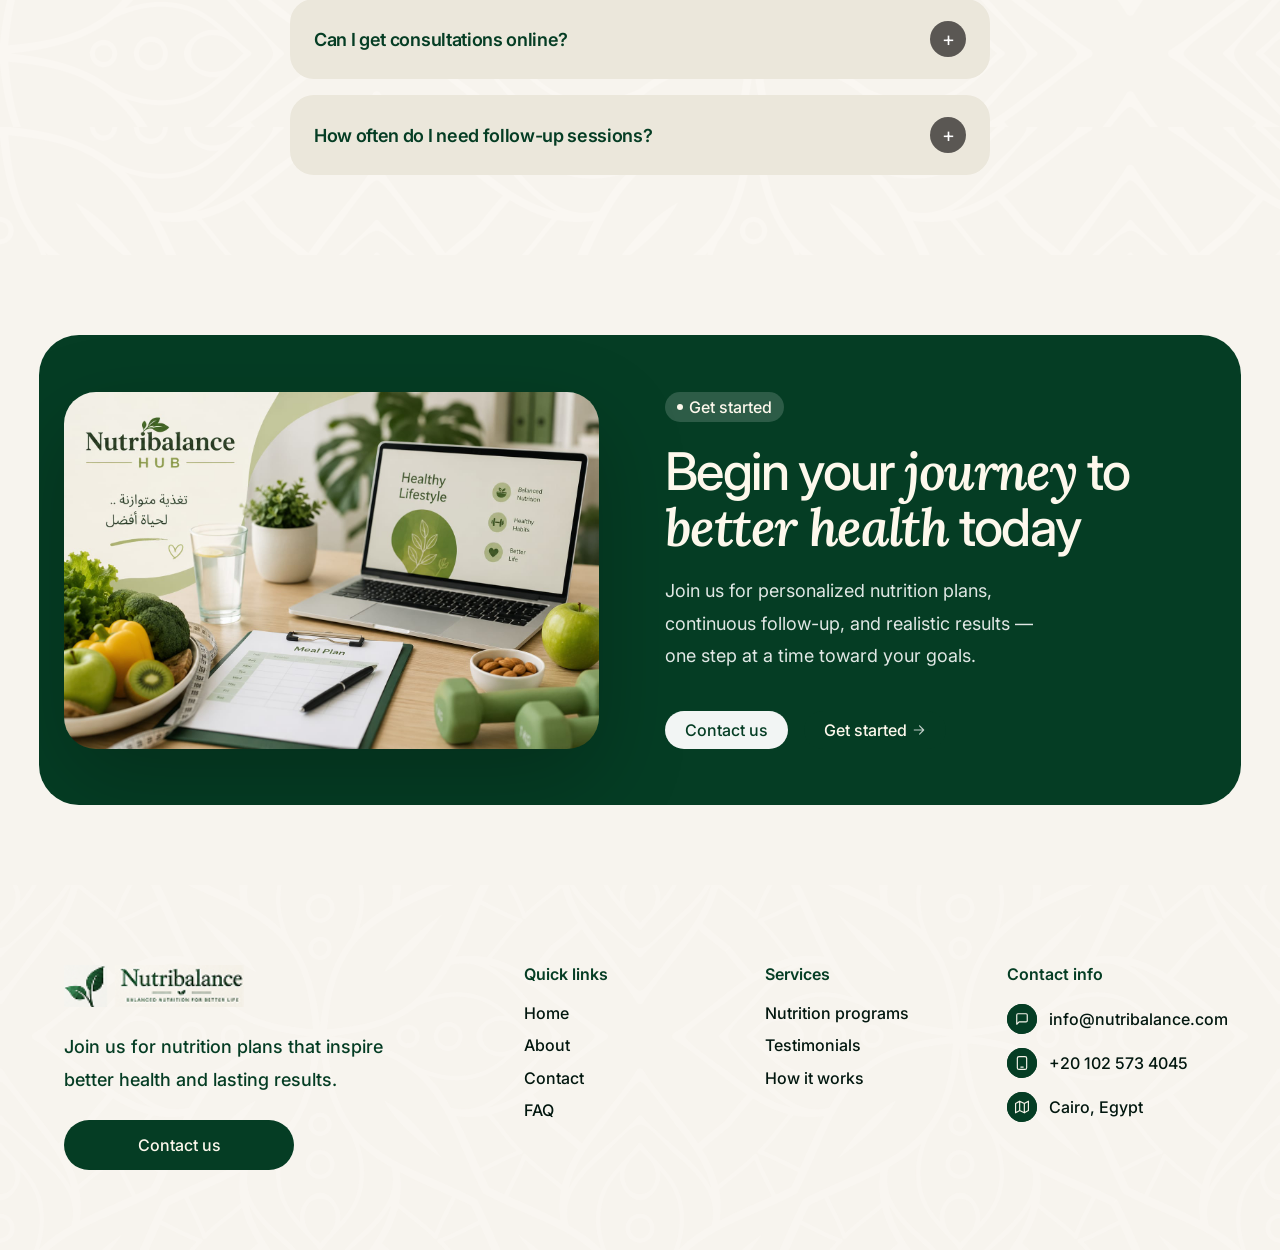
==== commit 9a1c9db1: "Open Contact us links in WhatsApp" ====
--- a/index-en.html
+++ b/index-en.html
@@ -81,7 +81,7 @@
               <li><a href="#faq">FAQ</a></li>
             </ul>
           </nav>
-          <a class="primary-button" href="#contact">Contact us</a>
+          <a class="primary-button" href="https://wa.me/201025734045" target="_blank" rel="noopener noreferrer">Contact us</a>
         </div>
       </div>
     </header>
@@ -210,7 +210,7 @@
             </li>
           </ul>
 
-          <a class="primary-button" href="#contact">Contact us</a>
+          <a class="primary-button" href="https://wa.me/201025734045" target="_blank" rel="noopener noreferrer">Contact us</a>
         </div>
       </div>
 
@@ -265,7 +265,7 @@
 
         <h2>Nutrition programs tailored to your goals and lifestyle</h2>
 
-        <a class="cta-link" href="#contact">
+        <a class="cta-link" href="https://wa.me/201025734045" target="_blank" rel="noopener noreferrer">
           <span>Book a consultation</span>
           <img src="assets/icons/arrow-right.svg" alt="Book a consultation" />
         </a>
@@ -498,7 +498,7 @@
 
         <h2>Simple steps to start your nutrition journey</h2>
 
-        <a class="cta-link" href="#contact">
+        <a class="cta-link" href="https://wa.me/201025734045" target="_blank" rel="noopener noreferrer">
           <span>Book a consultation</span>
           <img src="assets/icons/arrow-right.svg" alt="Book a consultation" />
         </a>
@@ -658,7 +658,7 @@
           <span class="italic-lora">nutrition</span> journey
         </h2>
 
-        <a class="cta-link" href="#contact">
+        <a class="cta-link" href="https://wa.me/201025734045" target="_blank" rel="noopener noreferrer">
           <span>Book a consultation</span>
           <img src="assets/icons/arrow-right.svg" alt="Book a consultation" />
         </a>
@@ -770,7 +770,7 @@
             </p>
 
             <div class="buttons-wrapper">
-              <a class="secondary-button" href="#contact">Contact us</a>
+              <a class="secondary-button" href="https://wa.me/201025734045" target="_blank" rel="noopener noreferrer">Contact us</a>
               <a class="primary-button" href="#classes">
                 <span>Get started</span>
                 <img src="assets/icons/arrow-right.svg" alt="Get started" />
@@ -789,7 +789,7 @@
           <div class="footer-brand">
             <img src="assets/logo.png" alt="Nutribalance Logo" />
             <p>Join us for nutrition plans that inspire better health and lasting results.</p>
-            <a class="primary-button" href="mailto:info@nutribalance.com">Contact us</a>
+            <a class="primary-button" href="https://wa.me/201025734045" target="_blank" rel="noopener noreferrer">Contact us</a>
           </div>
         </div>
 
@@ -799,7 +799,7 @@
             <ul>
               <li><a href="index-en.html">Home</a></li>
               <li><a href="#about-us">About</a></li>
-              <li><a href="#contact">Contact</a></li>
+              <li><a href="https://wa.me/201025734045" target="_blank" rel="noopener noreferrer">Contact</a></li>
               <li><a href="#faq">FAQ</a></li>
             </ul>
           </div>
@@ -826,7 +826,7 @@
                 <span class="footer-icon">
                   <img src="assets/footer/phone.svg" alt="Phone" />
                 </span>
-                <a href="tel:+201012345678">+20 101 234 5678</a>
+                <a href="tel:+201025734045">+20 102 573 4045</a>
               </li>
               <li>
                 <span class="footer-icon">
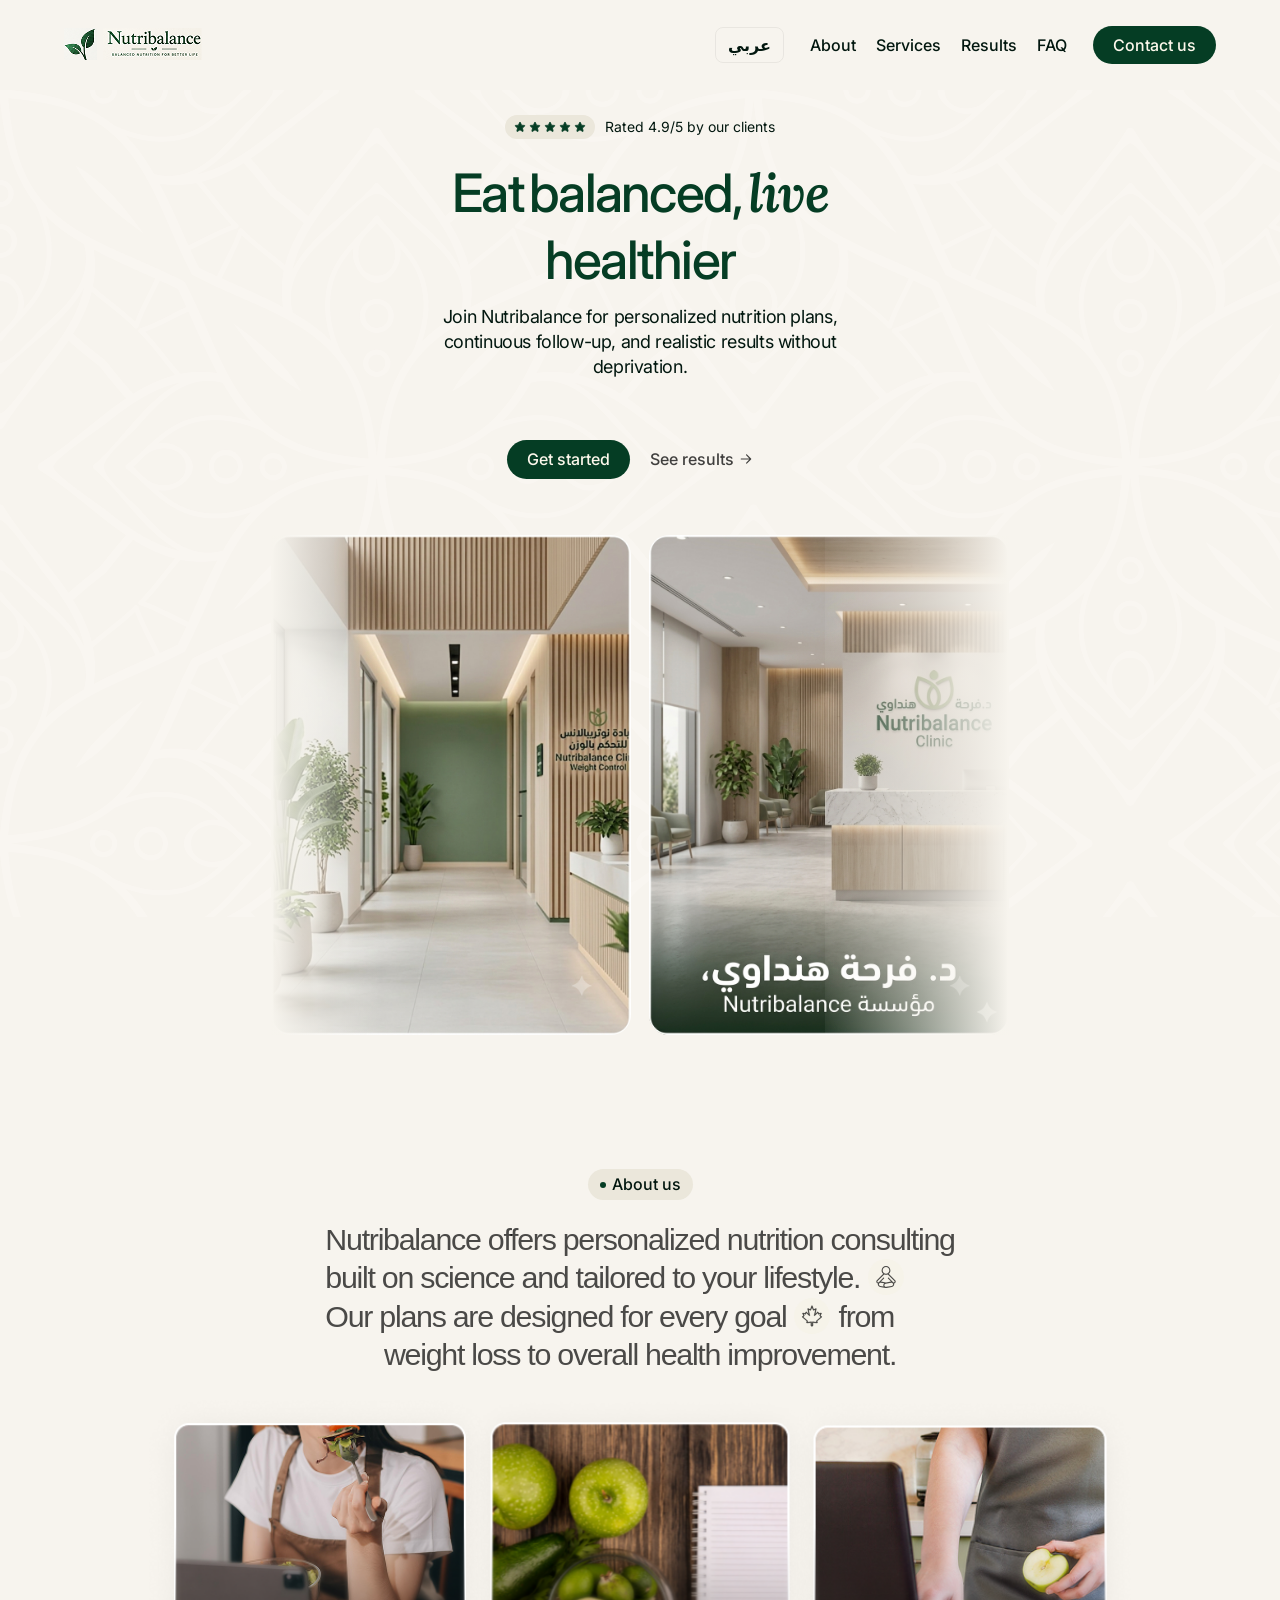
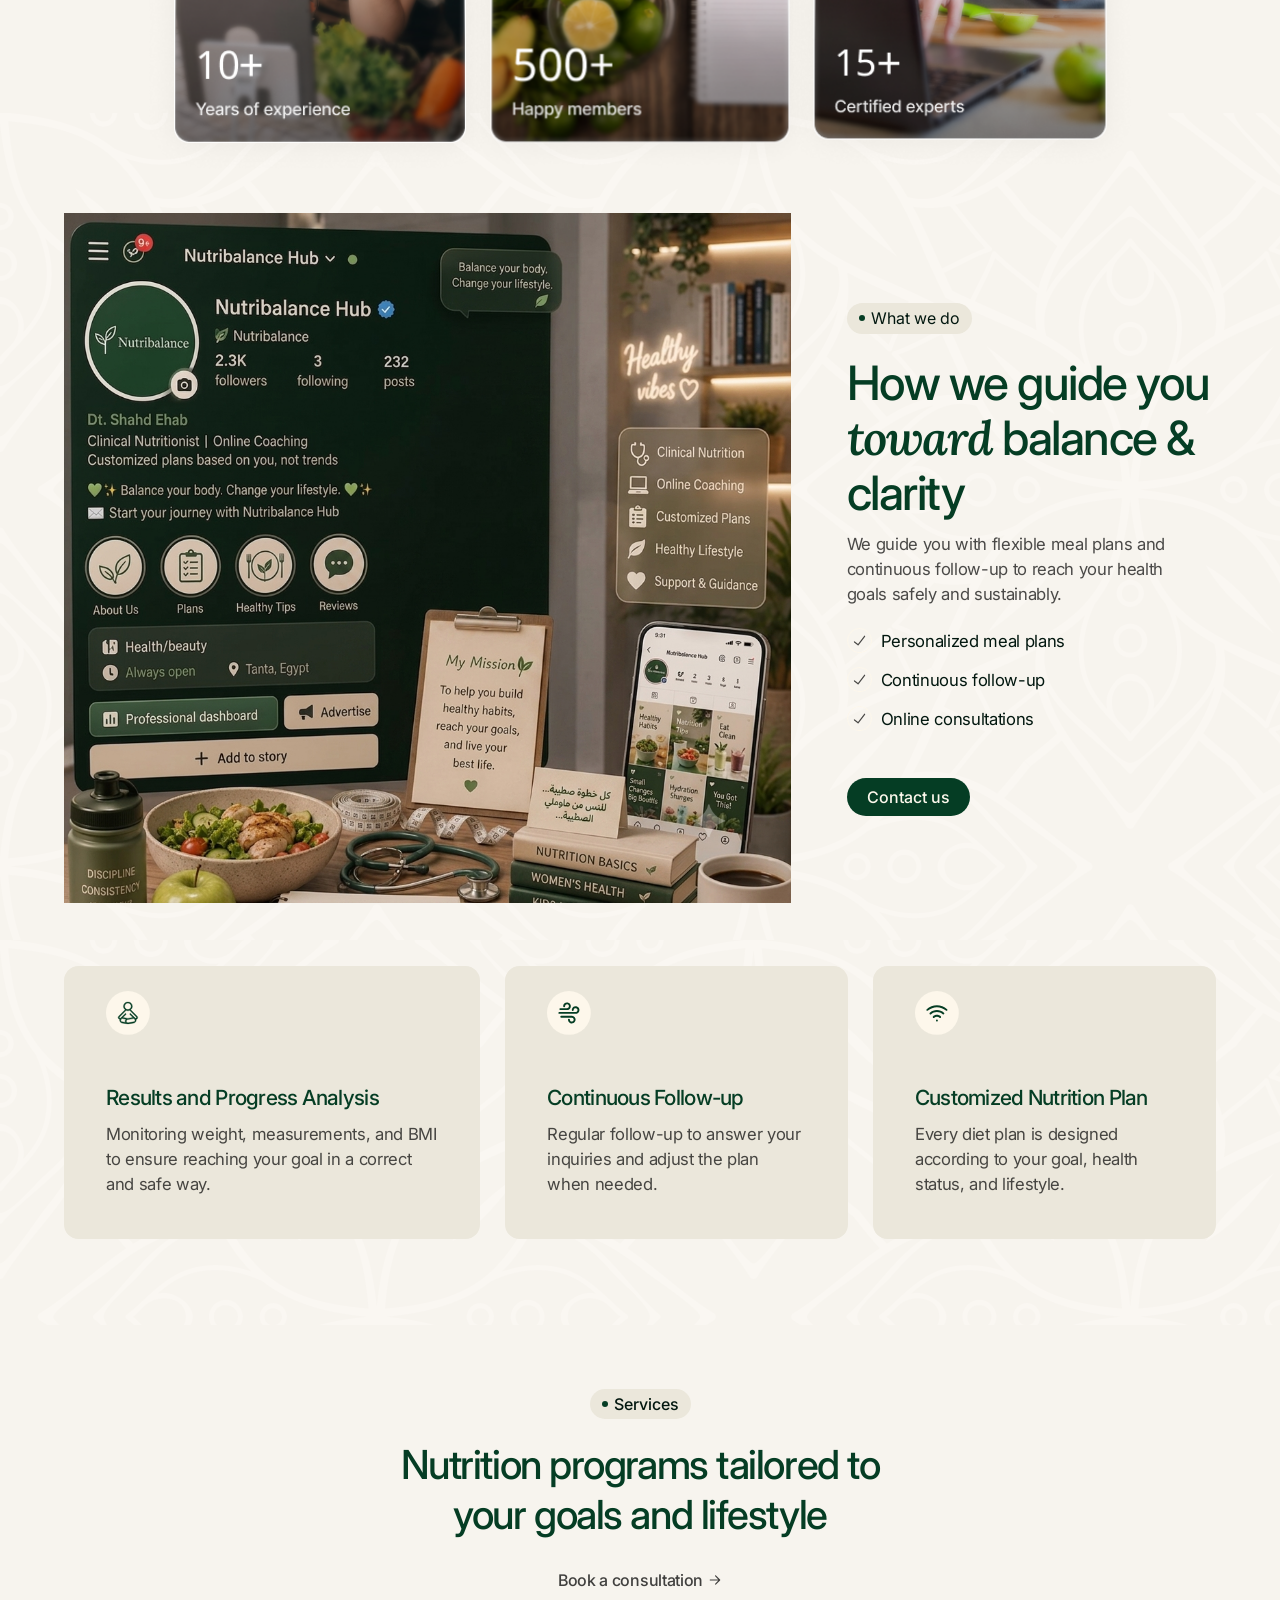
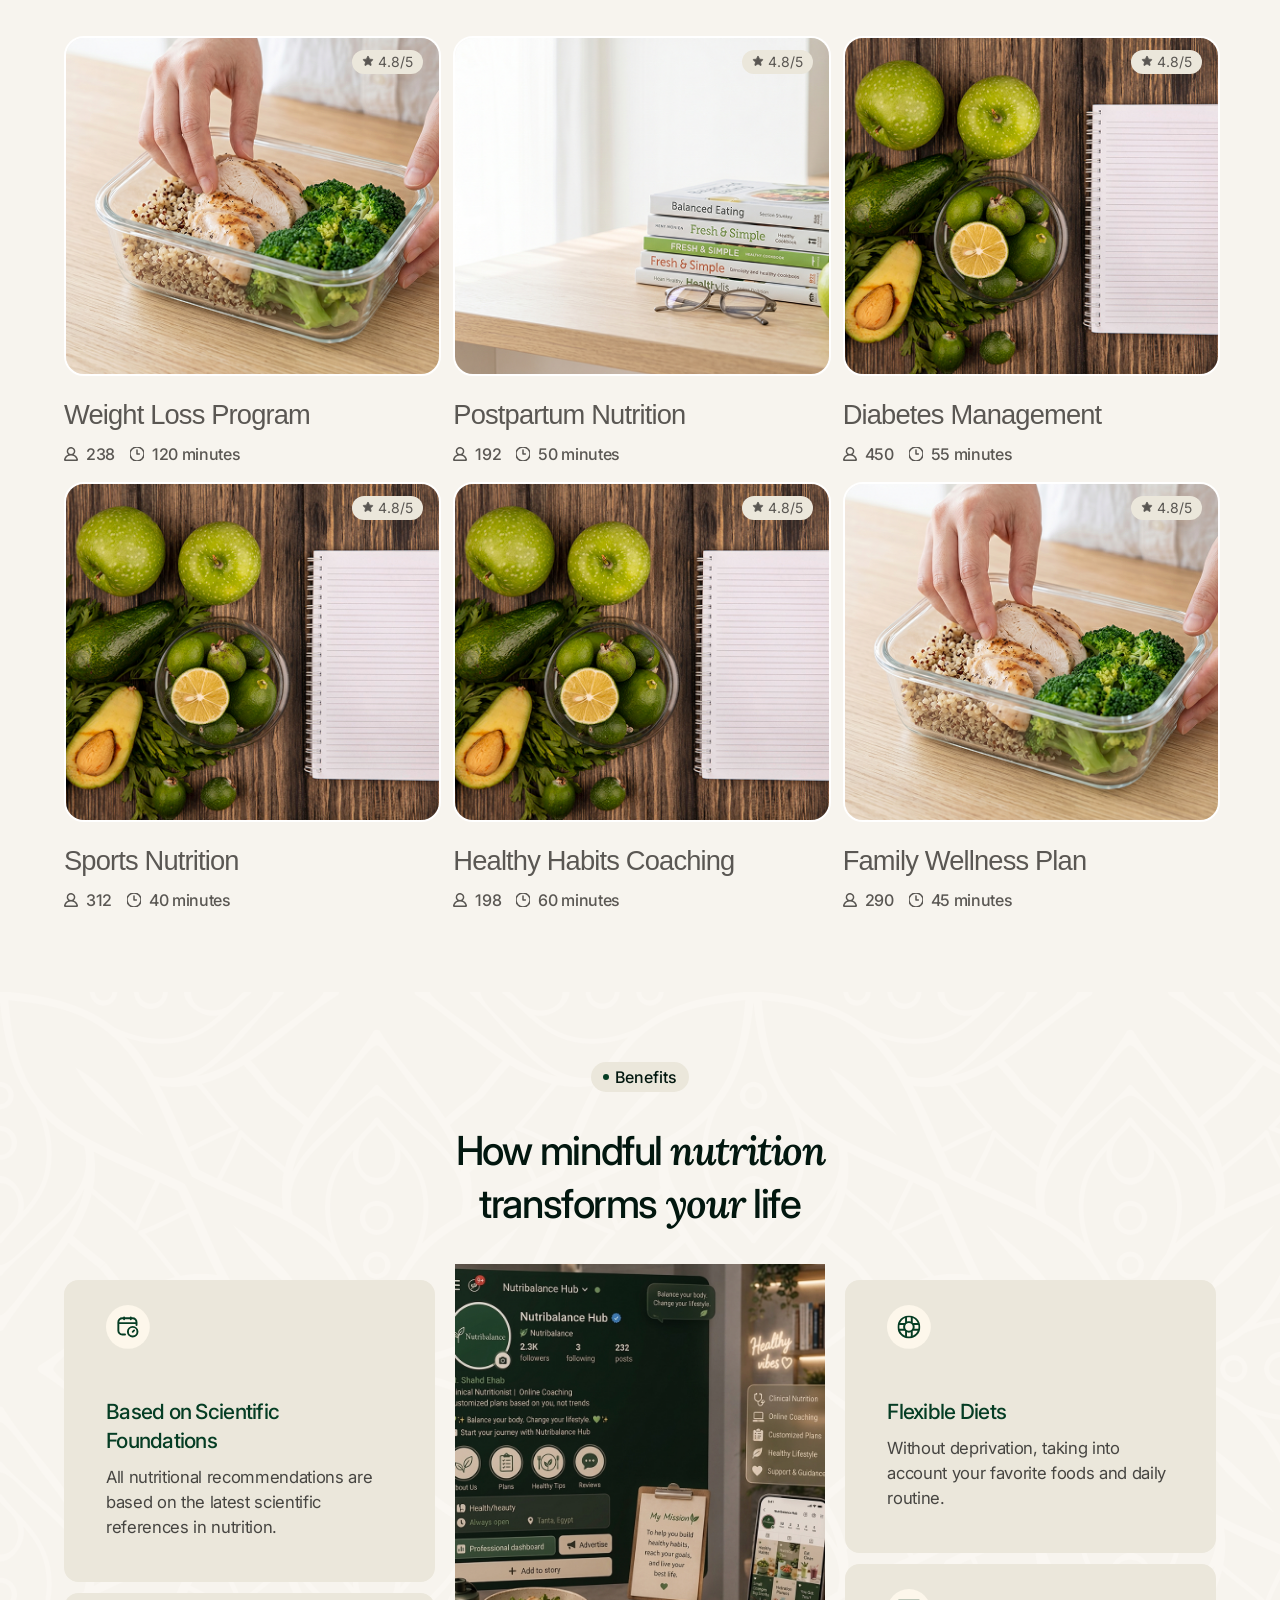
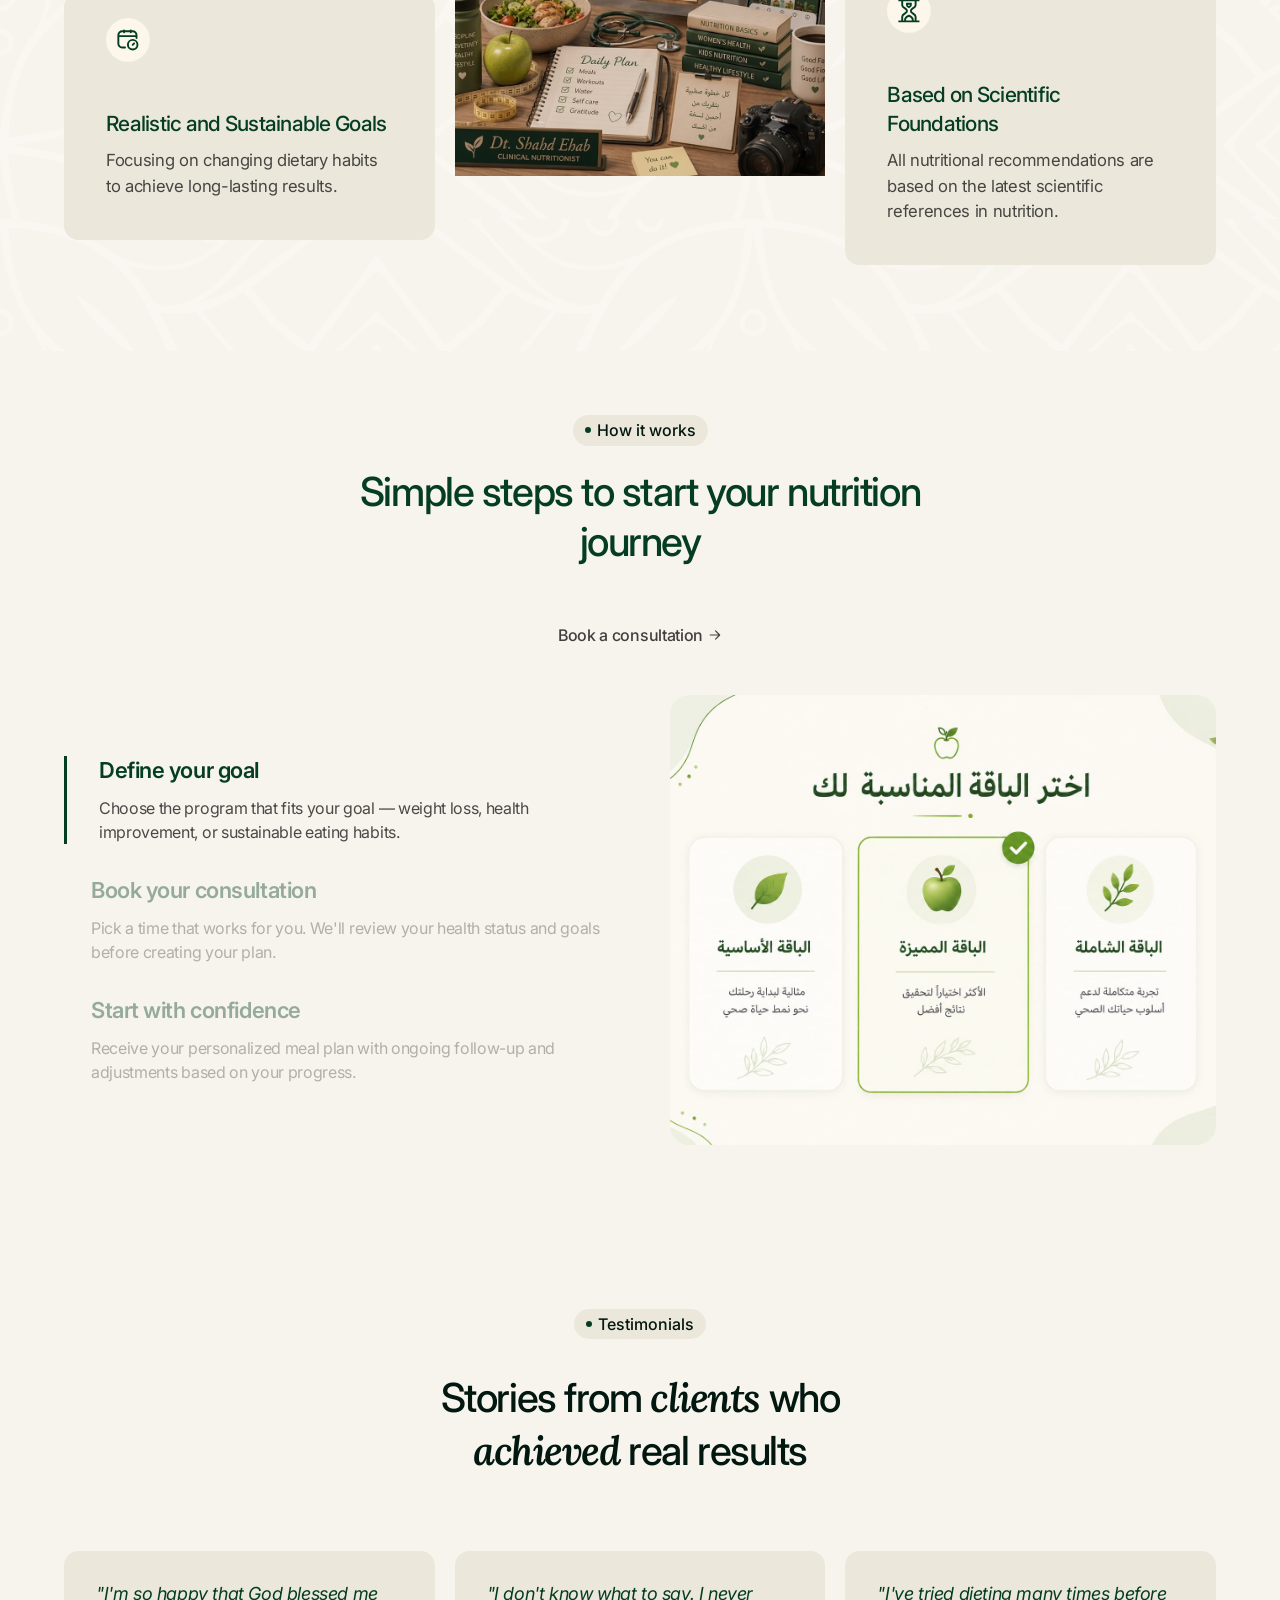
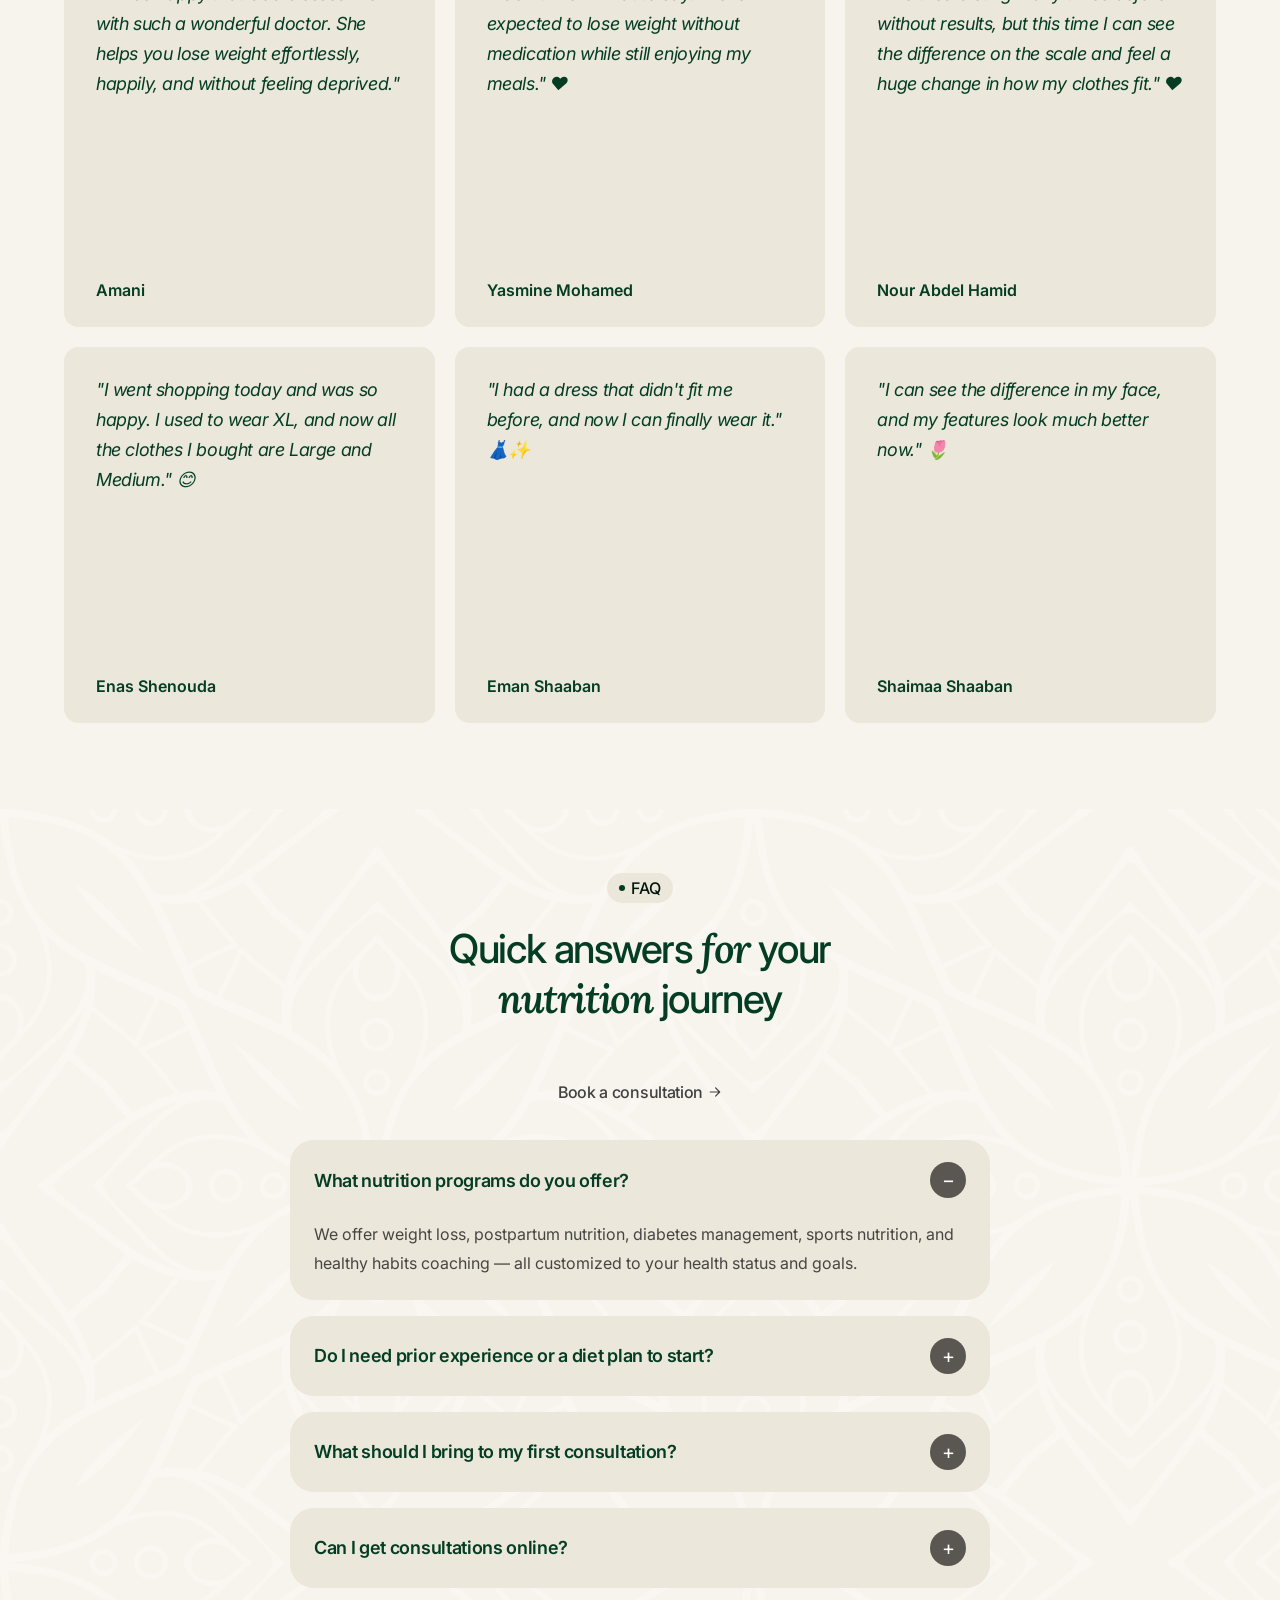
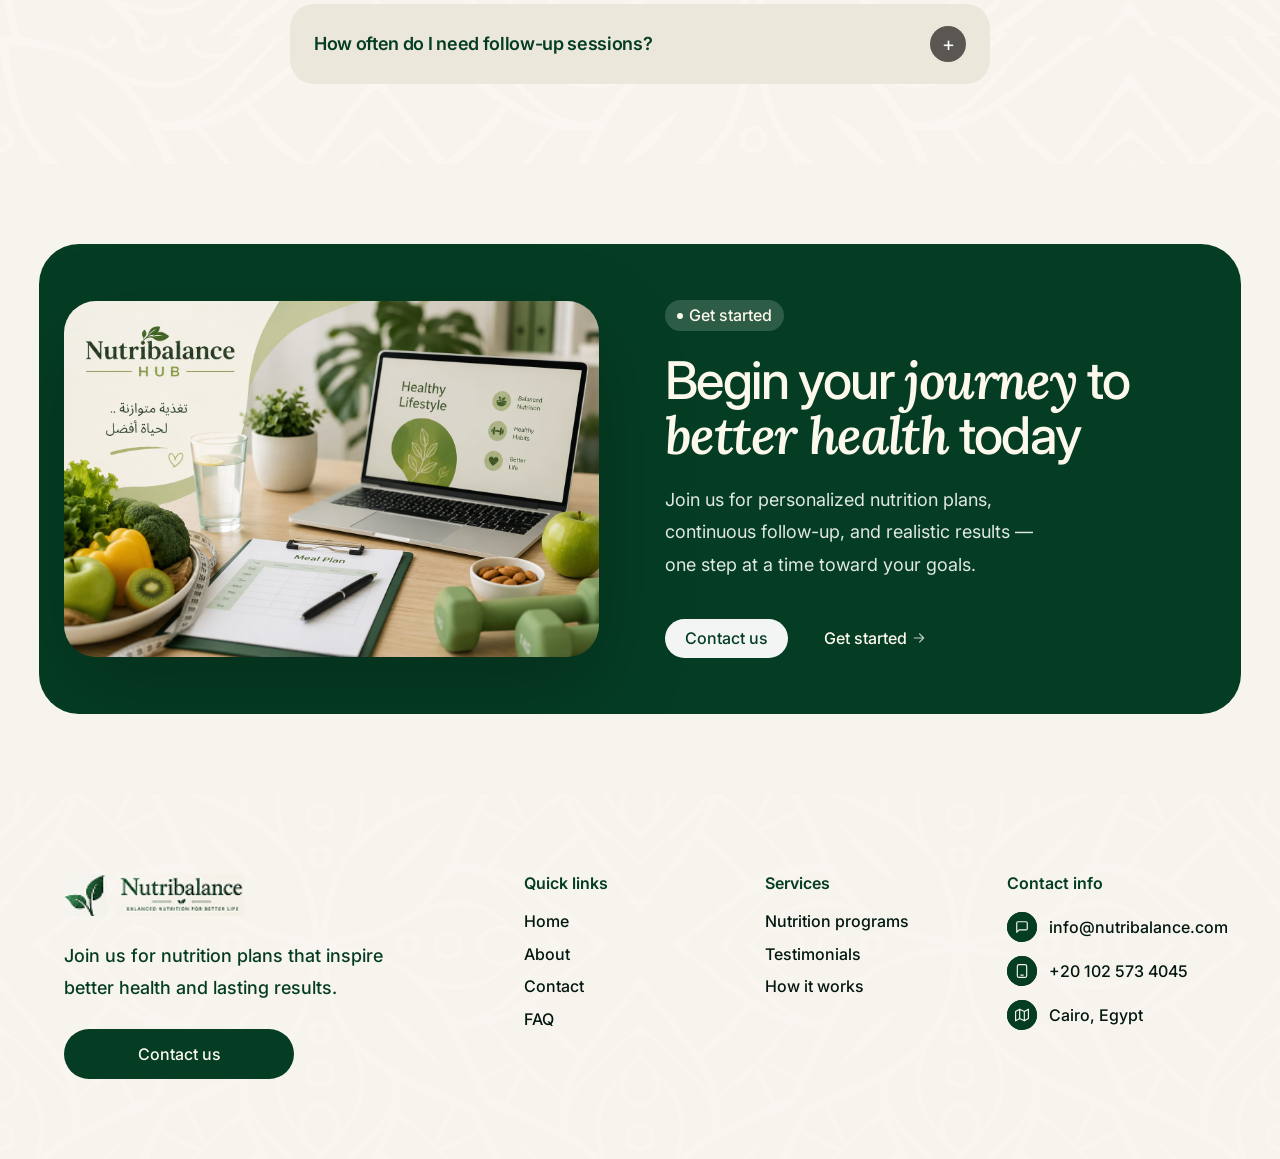
==== commit 7d9c2883: "[FEAT] Update about-us cards animations" ====
--- a/index-en.html
+++ b/index-en.html
@@ -81,7 +81,13 @@
               <li><a href="#faq">FAQ</a></li>
             </ul>
           </nav>
-          <a class="primary-button" href="https://wa.me/201025734045" target="_blank" rel="noopener noreferrer">Contact us</a>
+          <a
+            class="primary-button"
+            href="https://wa.me/201025734045"
+            target="_blank"
+            rel="noopener noreferrer"
+            >Contact us</a
+          >
         </div>
       </div>
     </header>
@@ -164,8 +170,21 @@
           <span>weight loss to overall health improvement.</span>
         </div>
 
-        <div class="stats-cards">
-          <img src="assets/about-us/stats-card-wrapper.png" alt="Stats cards" />
+        <div class="stats-cards" data-dir="ltr">
+          <img
+            class="stats-wrapper-img"
+            src="assets/about-us/stats-card-wrapper.png"
+            alt="Stats cards"
+          />
+          <div class="stat-card card-1">
+            <img src="assets/about-us/01-card.png" alt="Years of experience" />
+          </div>
+          <div class="stat-card card-2">
+            <img src="assets/about-us/02-card.png" alt="Happy members" />
+          </div>
+          <div class="stat-card card-3">
+            <img src="assets/about-us/03-card.png" alt="Certified experts" />
+          </div>
         </div>
       </div>
     </section>
@@ -210,7 +229,13 @@
             </li>
           </ul>
 
-          <a class="primary-button" href="https://wa.me/201025734045" target="_blank" rel="noopener noreferrer">Contact us</a>
+          <a
+            class="primary-button"
+            href="https://wa.me/201025734045"
+            target="_blank"
+            rel="noopener noreferrer"
+            >Contact us</a
+          >
         </div>
       </div>
 
@@ -265,7 +290,12 @@
 
         <h2>Nutrition programs tailored to your goals and lifestyle</h2>
 
-        <a class="cta-link" href="https://wa.me/201025734045" target="_blank" rel="noopener noreferrer">
+        <a
+          class="cta-link"
+          href="https://wa.me/201025734045"
+          target="_blank"
+          rel="noopener noreferrer"
+        >
           <span>Book a consultation</span>
           <img src="assets/icons/arrow-right.svg" alt="Book a consultation" />
         </a>
@@ -498,7 +528,12 @@
 
         <h2>Simple steps to start your nutrition journey</h2>
 
-        <a class="cta-link" href="https://wa.me/201025734045" target="_blank" rel="noopener noreferrer">
+        <a
+          class="cta-link"
+          href="https://wa.me/201025734045"
+          target="_blank"
+          rel="noopener noreferrer"
+        >
           <span>Book a consultation</span>
           <img src="assets/icons/arrow-right.svg" alt="Book a consultation" />
         </a>
@@ -658,7 +693,12 @@
           <span class="italic-lora">nutrition</span> journey
         </h2>
 
-        <a class="cta-link" href="https://wa.me/201025734045" target="_blank" rel="noopener noreferrer">
+        <a
+          class="cta-link"
+          href="https://wa.me/201025734045"
+          target="_blank"
+          rel="noopener noreferrer"
+        >
           <span>Book a consultation</span>
           <img src="assets/icons/arrow-right.svg" alt="Book a consultation" />
         </a>
@@ -770,7 +810,13 @@
             </p>
 
             <div class="buttons-wrapper">
-              <a class="secondary-button" href="https://wa.me/201025734045" target="_blank" rel="noopener noreferrer">Contact us</a>
+              <a
+                class="secondary-button"
+                href="https://wa.me/201025734045"
+                target="_blank"
+                rel="noopener noreferrer"
+                >Contact us</a
+              >
               <a class="primary-button" href="#classes">
                 <span>Get started</span>
                 <img src="assets/icons/arrow-right.svg" alt="Get started" />
@@ -788,8 +834,17 @@
         <div class="footer-left">
           <div class="footer-brand">
             <img src="assets/logo.png" alt="Nutribalance Logo" />
-            <p>Join us for nutrition plans that inspire better health and lasting results.</p>
-            <a class="primary-button" href="https://wa.me/201025734045" target="_blank" rel="noopener noreferrer">Contact us</a>
+            <p>
+              Join us for nutrition plans that inspire better health and lasting
+              results.
+            </p>
+            <a
+              class="primary-button"
+              href="https://wa.me/201025734045"
+              target="_blank"
+              rel="noopener noreferrer"
+              >Contact us</a
+            >
           </div>
         </div>
 
@@ -799,7 +854,14 @@
             <ul>
               <li><a href="index-en.html">Home</a></li>
               <li><a href="#about-us">About</a></li>
-              <li><a href="https://wa.me/201025734045" target="_blank" rel="noopener noreferrer">Contact</a></li>
+              <li>
+                <a
+                  href="https://wa.me/201025734045"
+                  target="_blank"
+                  rel="noopener noreferrer"
+                  >Contact</a
+                >
+              </li>
               <li><a href="#faq">FAQ</a></li>
             </ul>
           </div>
@@ -844,6 +906,7 @@
     <button id="scroll-to-top" class="scroll-to-top" aria-label="Scroll to top">
       ↑
     </button>
+    <script src="js/cards.js"></script>
     <script src="js/how-it-works.js"></script>
     <script src="js/mobile-menu.js"></script>
   </body>
--- a/styles/main.css
+++ b/styles/main.css
@@ -57,7 +57,10 @@
   opacity: 0;
   visibility: hidden;
   transform: translateY(10px);
-  transition: opacity 0.25s ease, visibility 0.25s ease, transform 0.25s ease;
+  transition:
+    opacity 0.25s ease,
+    visibility 0.25s ease,
+    transform 0.25s ease;
   z-index: 20;
 }
 
@@ -80,7 +83,13 @@
 body {
   color: var(--black);
   font-size: 16px;
-  font-family: "Inter", system-ui, -apple-system, BlinkMacSystemFont, "Segoe UI", sans-serif;
+  font-family:
+    "Inter",
+    system-ui,
+    -apple-system,
+    BlinkMacSystemFont,
+    "Segoe UI",
+    sans-serif;
 }
 
 .container {
@@ -166,7 +175,7 @@
   }
   header .actions {
     position: absolute;
-    top: 70px;
+    top: 67px;
     left: 0;
     right: 0;
     flex-direction: column;
@@ -179,7 +188,7 @@
     border-bottom: 1px solid rgba(0, 0, 0, 0.1);
   }
   header .actions.open {
-    max-height: 300px;
+    max-height: 380px;
   }
   header .actions nav {
     width: 100%;
@@ -219,9 +228,9 @@
 }
 section.hero .hero-bg img {
   -o-object-position: center;
-     object-position: center;
+  object-position: center;
   -o-object-fit: cover;
-     object-fit: cover;
+  object-fit: cover;
 }
 section.hero .hero-inside {
   position: relative;
@@ -314,7 +323,7 @@
   width: auto;
   height: 100%;
   -o-object-fit: cover;
-     object-fit: cover;
+  object-fit: cover;
   border-radius: 20px;
 }
 @media (max-width: 1280px) {
@@ -322,7 +331,8 @@
     flex-wrap: wrap;
   }
 }
-section.hero .hero-inside .images-wrapper::before, section.hero .hero-inside .images-wrapper::after {
+section.hero .hero-inside .images-wrapper::before,
+section.hero .hero-inside .images-wrapper::after {
   content: "";
   position: absolute;
   top: 0;
@@ -338,7 +348,11 @@
 section.hero .hero-inside .images-wrapper::after {
   right: 0;
   width: 25%;
-  background: linear-gradient(to left, var(--warning), rgba(255, 255, 255, 0.052));
+  background: linear-gradient(
+    to left,
+    var(--warning),
+    rgba(255, 255, 255, 0.052)
+  );
 }
 section.hero .hero-inside .images-wrapper > div {
   width: 360px;
@@ -361,6 +375,7 @@
 }
 section.about-us .container .about-us-paragraph {
   margin-top: 20px;
+  margin-bottom: 40px;
   font-family: sans-serif;
   font-weight: 400;
   font-size: 30.4px;
@@ -383,9 +398,136 @@
 section.about-us .container .stats-cards {
   margin-top: 40px;
   max-width: 100%;
-}
-section.about-us .container .stats-cards img {
+  display: flex;
+  align-items: center;
+  justify-content: center;
+  position: relative;
+  min-height: 260px;
+}
+
+@media (max-width: 1200px) {
+  section.about-us .container .stats-cards {
+    flex-direction: column;
+  }
+}
+
+section.about-us .container .stats-cards .stat-card {
+  position: absolute;
+  width: 360px;
+  max-width: 36vw;
+  height: auto;
+  border-radius: 18px;
+  overflow: hidden;
+  transition:
+    transform 700ms cubic-bezier(0.2, 0.9, 0.2, 1),
+    opacity 420ms ease;
+  will-change: transform, opacity;
+}
+
+section.about-us .container .stats-cards .stat-card img {
+  display: block;
   width: 100%;
+  height: auto;
+  object-fit: cover;
+}
+
+/* initial stacked/fanned appearance */
+section.about-us .container .stats-cards .card-1 {
+  transform: translateX(-90px) translateY(8px) rotate(-9deg) scale(0.96);
+  z-index: 3;
+}
+section.about-us .container .stats-cards .card-2 {
+  transform: translateX(0) translateY(-4px) rotate(0deg) scale(1);
+  z-index: 4;
+}
+section.about-us .container .stats-cards .card-3 {
+  transform: translateX(90px) translateY(10px) rotate(9deg) scale(0.96);
+  z-index: 2;
+}
+
+/* when in view -> spread side-by-side */
+section.about-us .container .stats-cards.in-view .card-1 {
+  transform: translateX(-320px) translateY(0) rotate(0deg) scale(1);
+}
+section.about-us .container .stats-cards.in-view .card-2 {
+  transform: translateX(0) translateY(0) rotate(0deg) scale(1.02);
+}
+section.about-us .container .stats-cards.in-view .card-3 {
+  transform: translateX(320px) translateY(0) rotate(0deg) scale(1);
+}
+
+/* RTL adjustments: invert horizontal directions */
+:root[dir="rtl"] section.about-us .container .stats-cards .card-1,
+.rtl section.about-us .container .stats-cards .card-1 {
+  transform: translateX(90px) translateY(8px) rotate(9deg) scale(0.96);
+}
+:root[dir="rtl"] section.about-us .container .stats-cards .card-3,
+.rtl section.about-us .container .stats-cards .card-3 {
+  transform: translateX(-90px) translateY(10px) rotate(-9deg) scale(0.96);
+}
+:root[dir="rtl"] section.about-us .container .stats-cards.in-view .card-1,
+.rtl section.about-us .container .stats-cards.in-view .card-1 {
+  transform: translateX(320px) translateY(0) rotate(0deg) scale(1);
+}
+:root[dir="rtl"] section.about-us .container .stats-cards.in-view .card-3,
+.rtl section.about-us .container .stats-cards.in-view .card-3 {
+  transform: translateX(-320px) translateY(0) rotate(0deg) scale(1);
+}
+
+@media (max-width: 900px) {
+  section.about-us .container .stats-cards {
+    min-height: 220px;
+  }
+  section.about-us .container .stats-cards .stat-card {
+    width: 280px;
+    max-width: 70vw;
+  }
+  section.about-us .container .stats-cards.in-view .card-1,
+  section.about-us .container .stats-cards.in-view .card-3 {
+    transform: translateX(-120px) translateY(0) rotate(0deg) scale(0.98);
+  }
+  :root[dir="rtl"] section.about-us .container .stats-cards.in-view .card-1,
+  .rtl section.about-us .container .stats-cards.in-view .card-1 {
+    transform: translateX(120px) translateY(0) rotate(0deg) scale(0.98);
+  }
+}
+
+/* Show combined wrapper image on smaller screens and hide individual animated cards */
+@media (max-width: 1024px) {
+  section.about-us .container .stats-cards .stats-wrapper-img {
+    display: block !important;
+    width: 100%;
+    max-width: 900px;
+    border-radius: 16px;
+  }
+  section.about-us .container .stats-cards .stat-card {
+    display: none;
+  }
+  section.about-us .container .stats-cards {
+    position: relative;
+    min-height: auto;
+    padding-inline: 0;
+  }
+}
+
+/* ensure wrapper image is hidden on larger screens */
+section.about-us .container .stats-cards .stats-wrapper-img {
+  display: none;
+}
+
+@media (max-width: 520px) {
+  section.about-us .container .stats-cards .stat-card {
+    position: relative;
+    width: 100%;
+    max-width: 420px;
+    margin: 8px 0;
+    transform: none !important;
+  }
+  section.about-us .container .stats-cards.in-view .card-1,
+  section.about-us .container .stats-cards.in-view .card-2,
+  section.about-us .container .stats-cards.in-view .card-3 {
+    transform: none !important;
+  }
 }
 
 section.what-we-do {
@@ -518,7 +660,7 @@
   width: 100%;
   height: auto;
   -o-object-fit: cover;
-     object-fit: cover;
+  object-fit: cover;
   border: 2px solid white;
   border-radius: 20px;
 }
@@ -698,7 +840,7 @@
   width: auto;
   height: 100%;
   -o-object-fit: contain;
-     object-fit: contain;
+  object-fit: contain;
   opacity: 0;
   transition: opacity 0.6s ease-in-out;
   border-radius: 20px !important;
@@ -899,7 +1041,9 @@
   display: grid;
   place-items: center;
   background-color: var(--ring);
-  transition: transform 0.3s ease, background-color 0.3s ease;
+  transition:
+    transform 0.3s ease,
+    background-color 0.3s ease;
 }
 section.faq .container .toggle-icon {
   font-size: 20px;
@@ -962,7 +1106,11 @@
   background-color: rgba(255, 255, 255, 0.16);
   color: var(--chart);
 }
-section.get-started .get-started-grid .get-started-content .section-header .dot {
+section.get-started
+  .get-started-grid
+  .get-started-content
+  .section-header
+  .dot {
   background-color: var(--chart);
 }
 section.get-started .get-started-grid .get-started-content h2 {
@@ -987,13 +1135,26 @@
   flex-wrap: wrap;
   gap: 16px;
 }
-section.get-started .get-started-grid .get-started-content .buttons-wrapper .primary-button {
+section.get-started
+  .get-started-grid
+  .get-started-content
+  .buttons-wrapper
+  .primary-button {
   padding: 10px 20px;
 }
-section.get-started .get-started-grid .get-started-content .buttons-wrapper .primary-button img {
+section.get-started
+  .get-started-grid
+  .get-started-content
+  .buttons-wrapper
+  .primary-button
+  img {
   filter: invert(100);
 }
-section.get-started .get-started-grid .get-started-content .buttons-wrapper .secondary-button {
+section.get-started
+  .get-started-grid
+  .get-started-content
+  .buttons-wrapper
+  .secondary-button {
   background-color: rgba(255, 255, 255, 0.95);
   color: var(--primary-foreground);
   border-radius: 50px;
@@ -1002,10 +1163,18 @@
   padding: 10px 20px;
   font-weight: 500;
 }
-section.get-started .get-started-grid .get-started-content .buttons-wrapper .secondary-button:hover {
+section.get-started
+  .get-started-grid
+  .get-started-content
+  .buttons-wrapper
+  .secondary-button:hover {
   background-color: #f4f4f4;
 }
-section.get-started .get-started-grid .get-started-content .buttons-wrapper button {
+section.get-started
+  .get-started-grid
+  .get-started-content
+  .buttons-wrapper
+  button {
   min-height: 54px;
 }
 section.get-started .get-started-grid .get-started-image {
@@ -1018,7 +1187,7 @@
   max-width: 100%;
   border-radius: 32px;
   -o-object-fit: cover;
-     object-fit: cover;
+  object-fit: cover;
   box-shadow: 0 32px 90px rgba(0, 0, 0, 0.22);
   object-fit: cover;
 }
@@ -1283,7 +1452,13 @@
 }
 
 [dir="rtl"] body {
-  font-family: "Cairo", system-ui, -apple-system, BlinkMacSystemFont, "Segoe UI", sans-serif;
+  font-family:
+    "Cairo",
+    system-ui,
+    -apple-system,
+    BlinkMacSystemFont,
+    "Segoe UI",
+    sans-serif;
 }
 
 [dir="rtl"] .scroll-to-top {
@@ -1292,8 +1467,14 @@
 }
 
 [dir="rtl"] section.hero .hero-inside .buttons-wrapper .secondary-link img,
-[dir="rtl"] section.get-started .get-started-grid .get-started-content .buttons-wrapper .primary-button img,
+[dir="rtl"]
+  section.get-started
+  .get-started-grid
+  .get-started-content
+  .buttons-wrapper
+  .primary-button
+  img,
 [dir="rtl"] section.faq .container .cta-link img {
   transform: scaleX(-1);
 }
-/*# sourceMappingURL=main.css.map */+/*# sourceMappingURL=main.css.map */
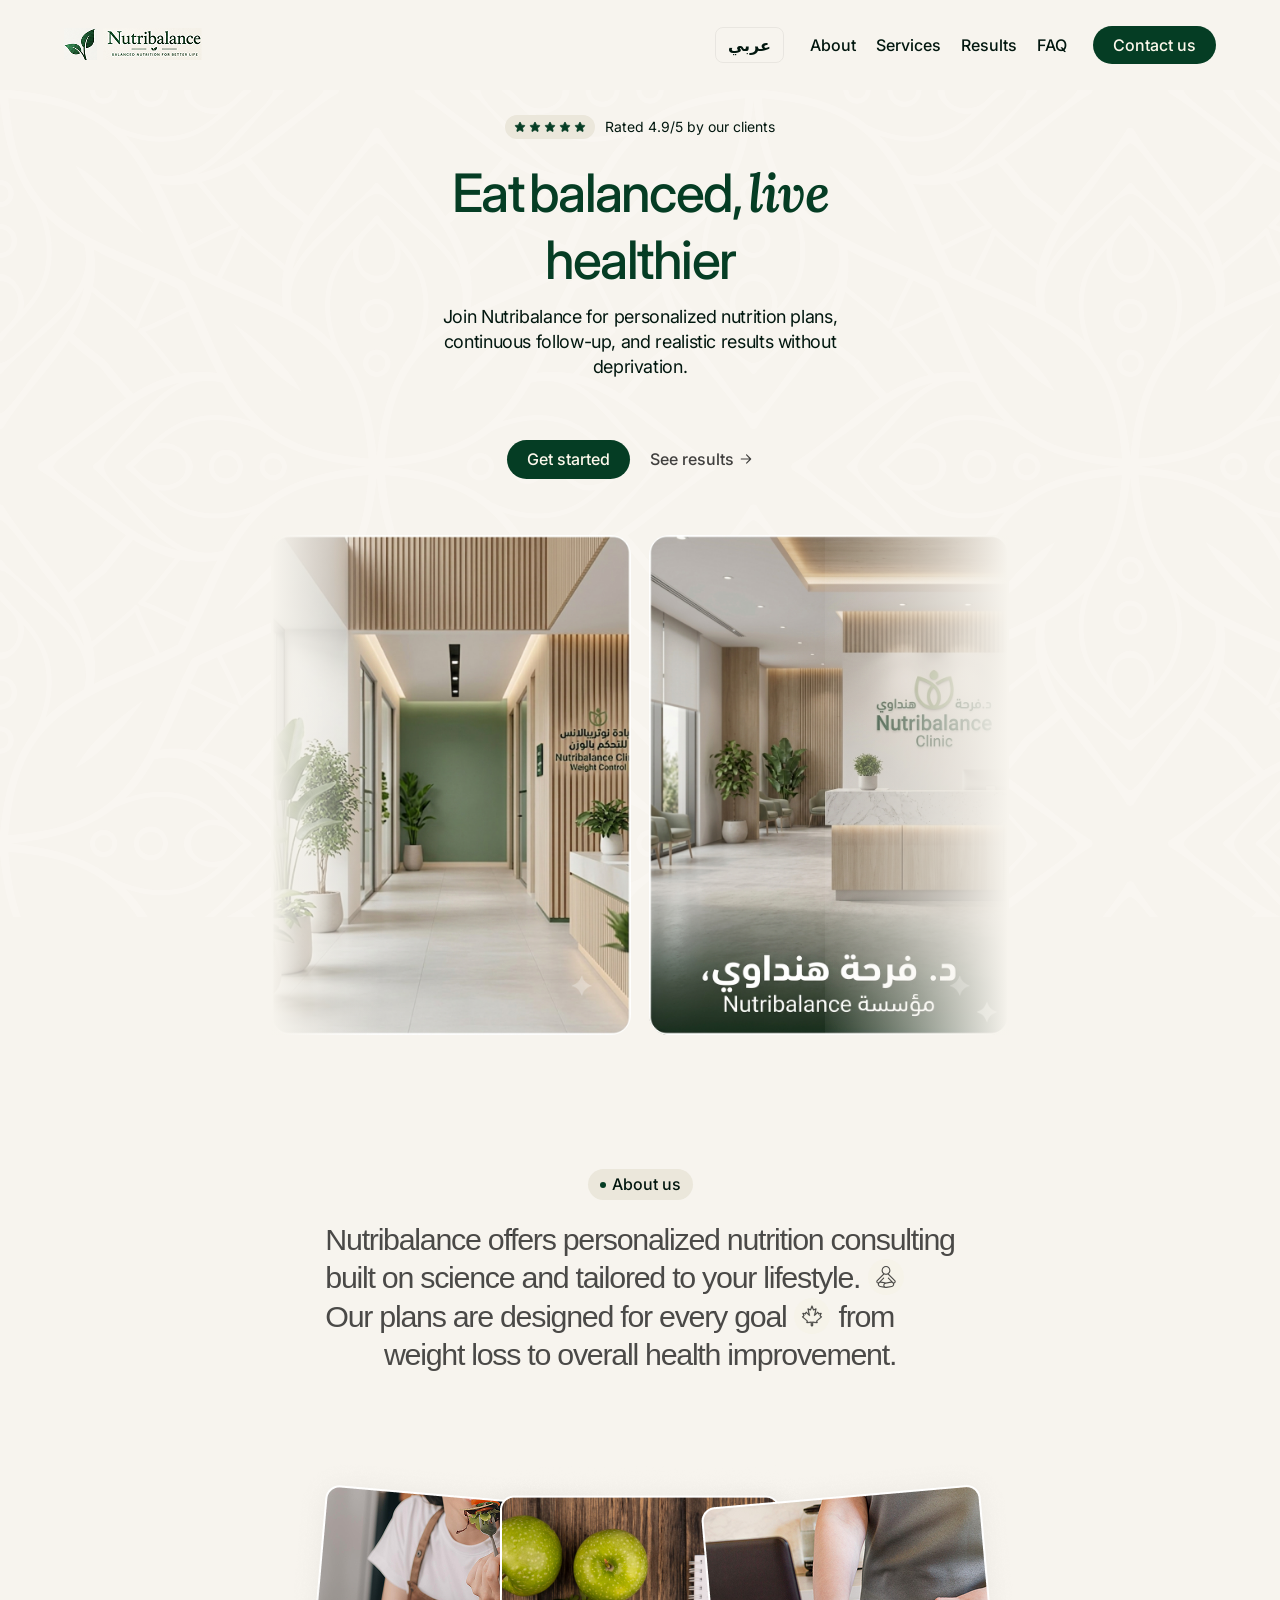
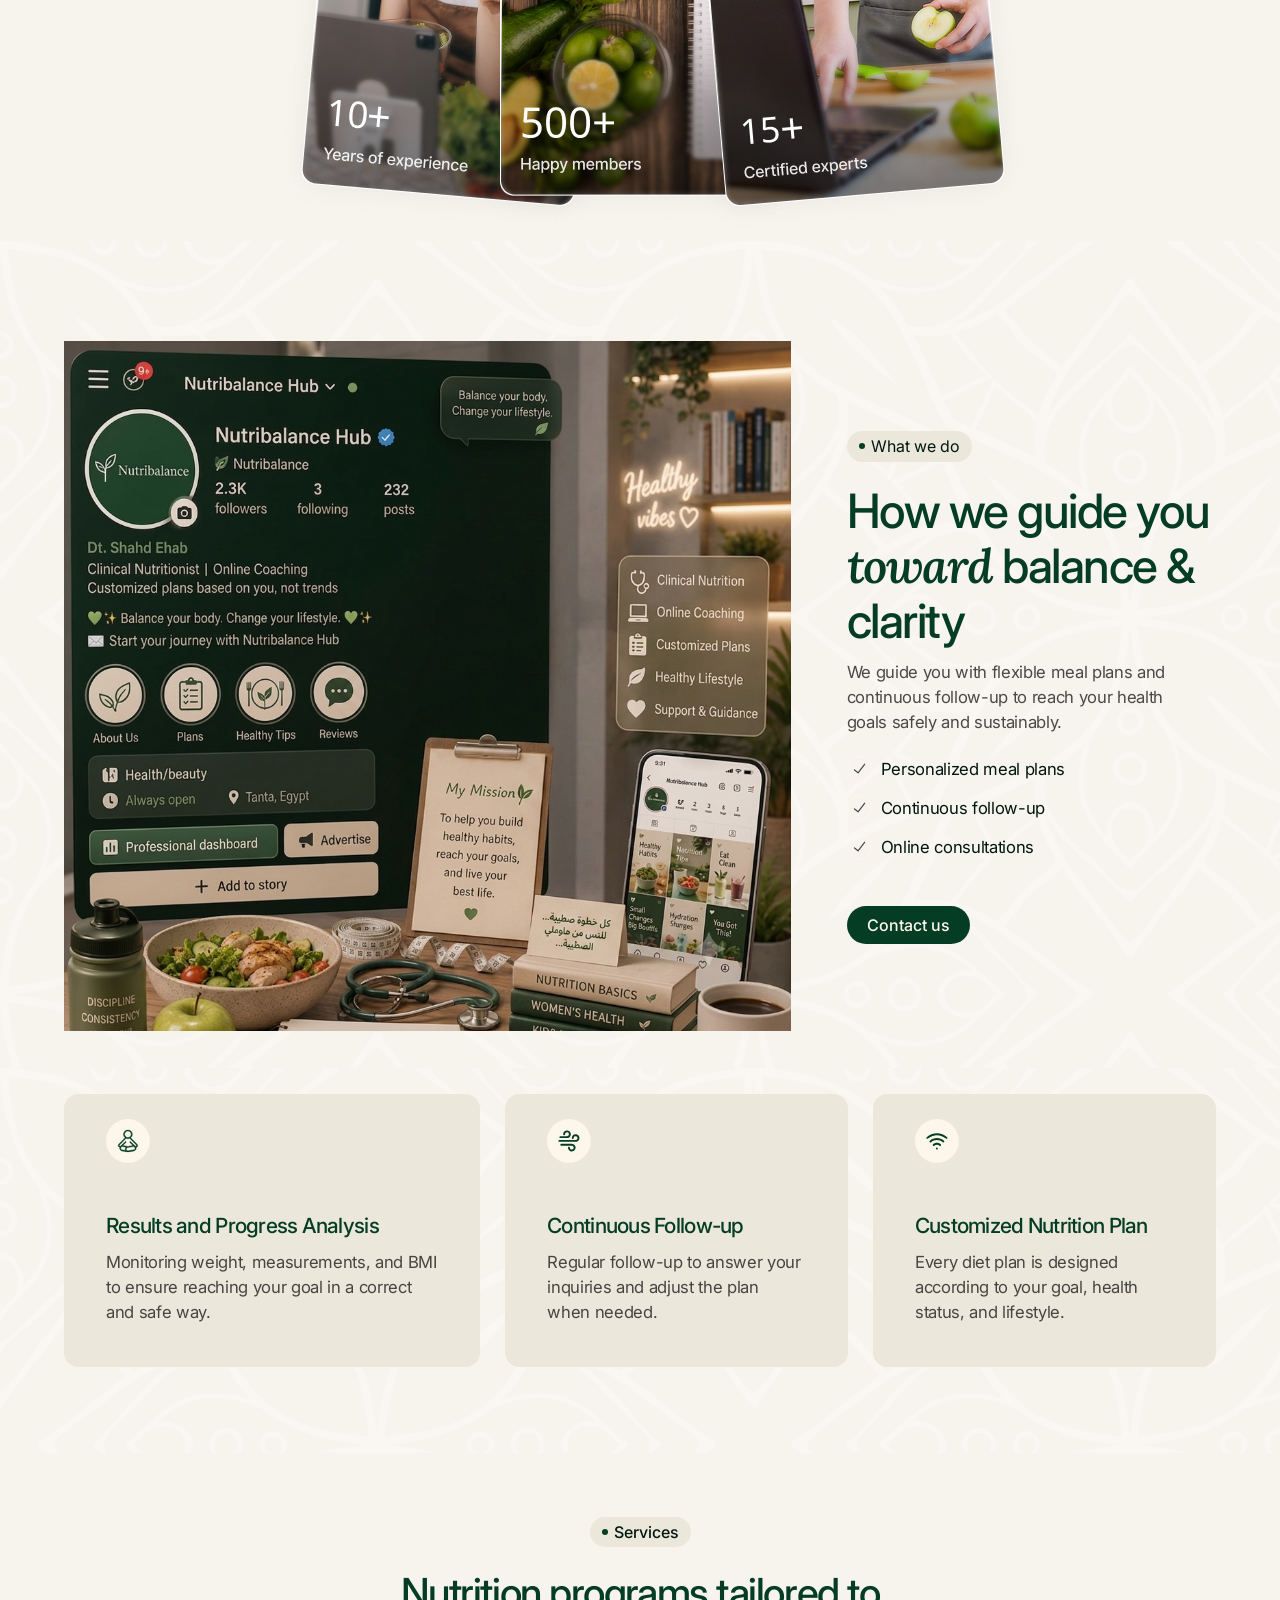
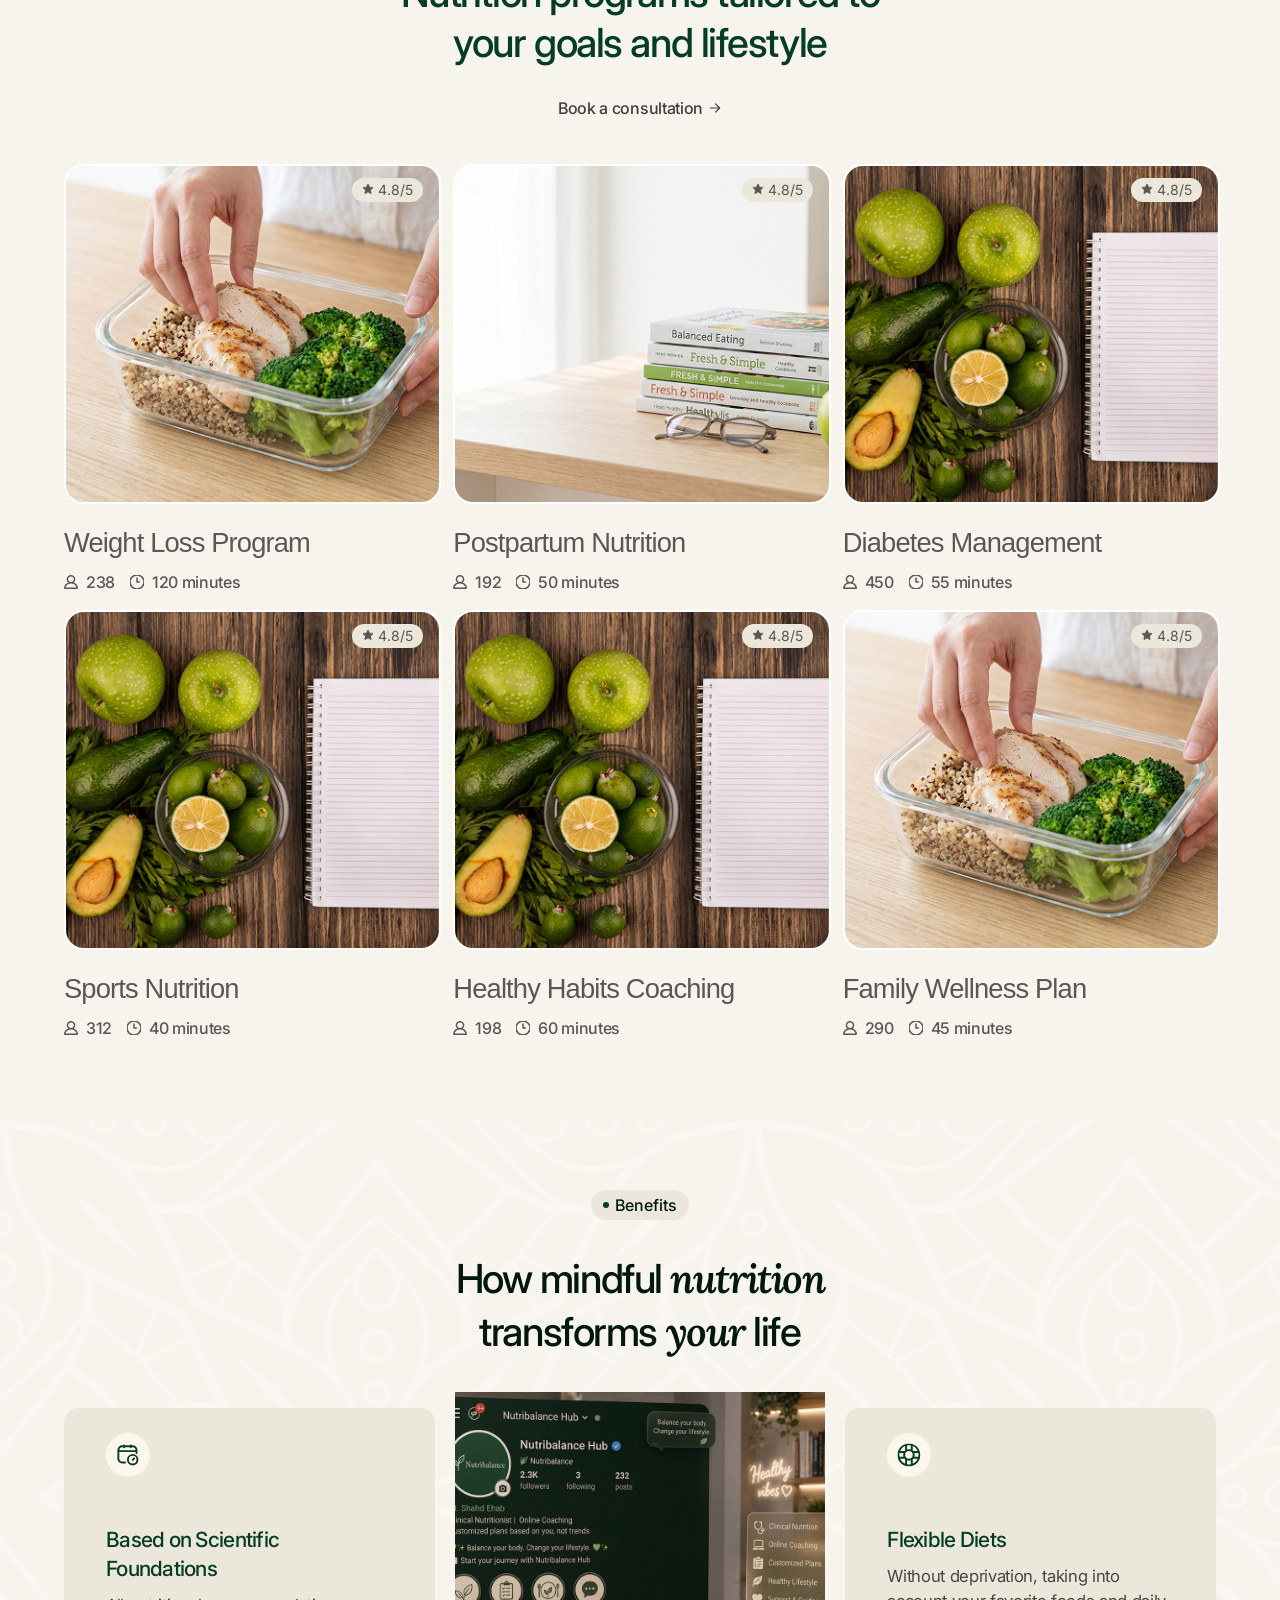
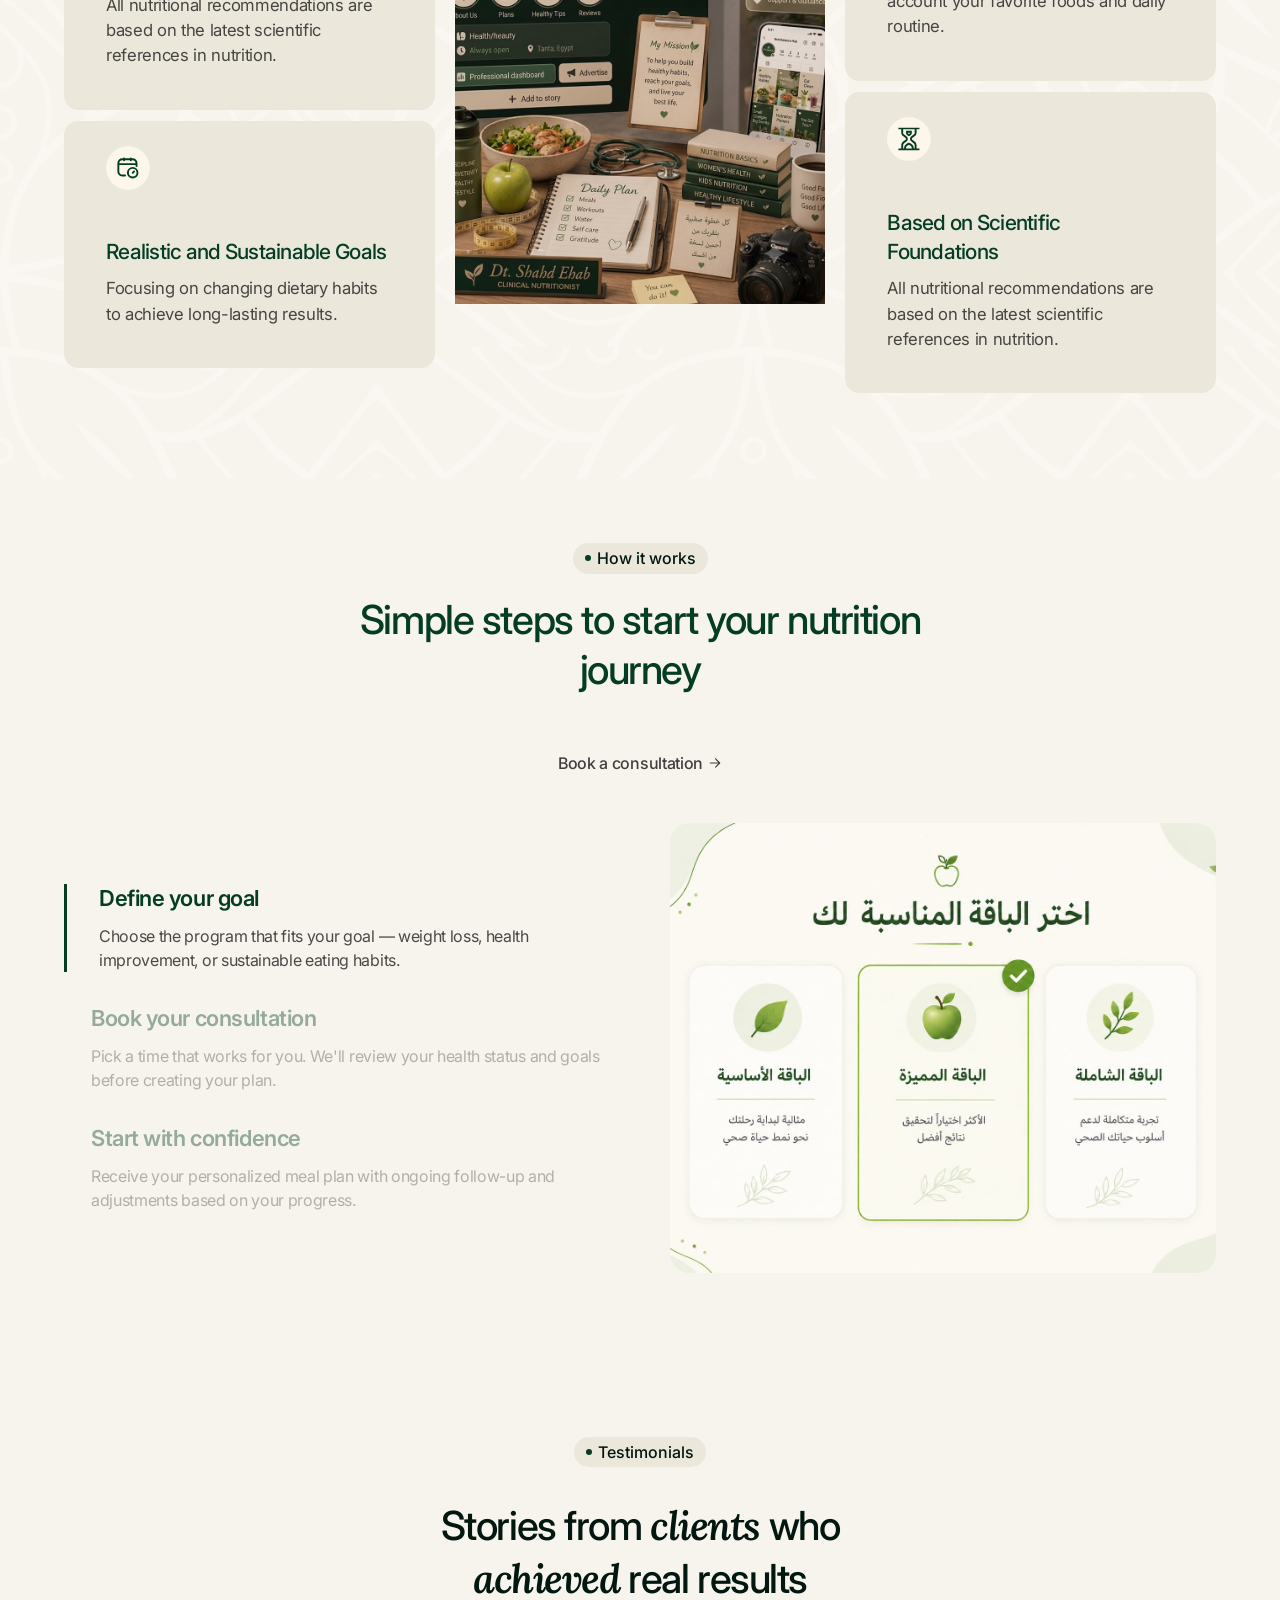
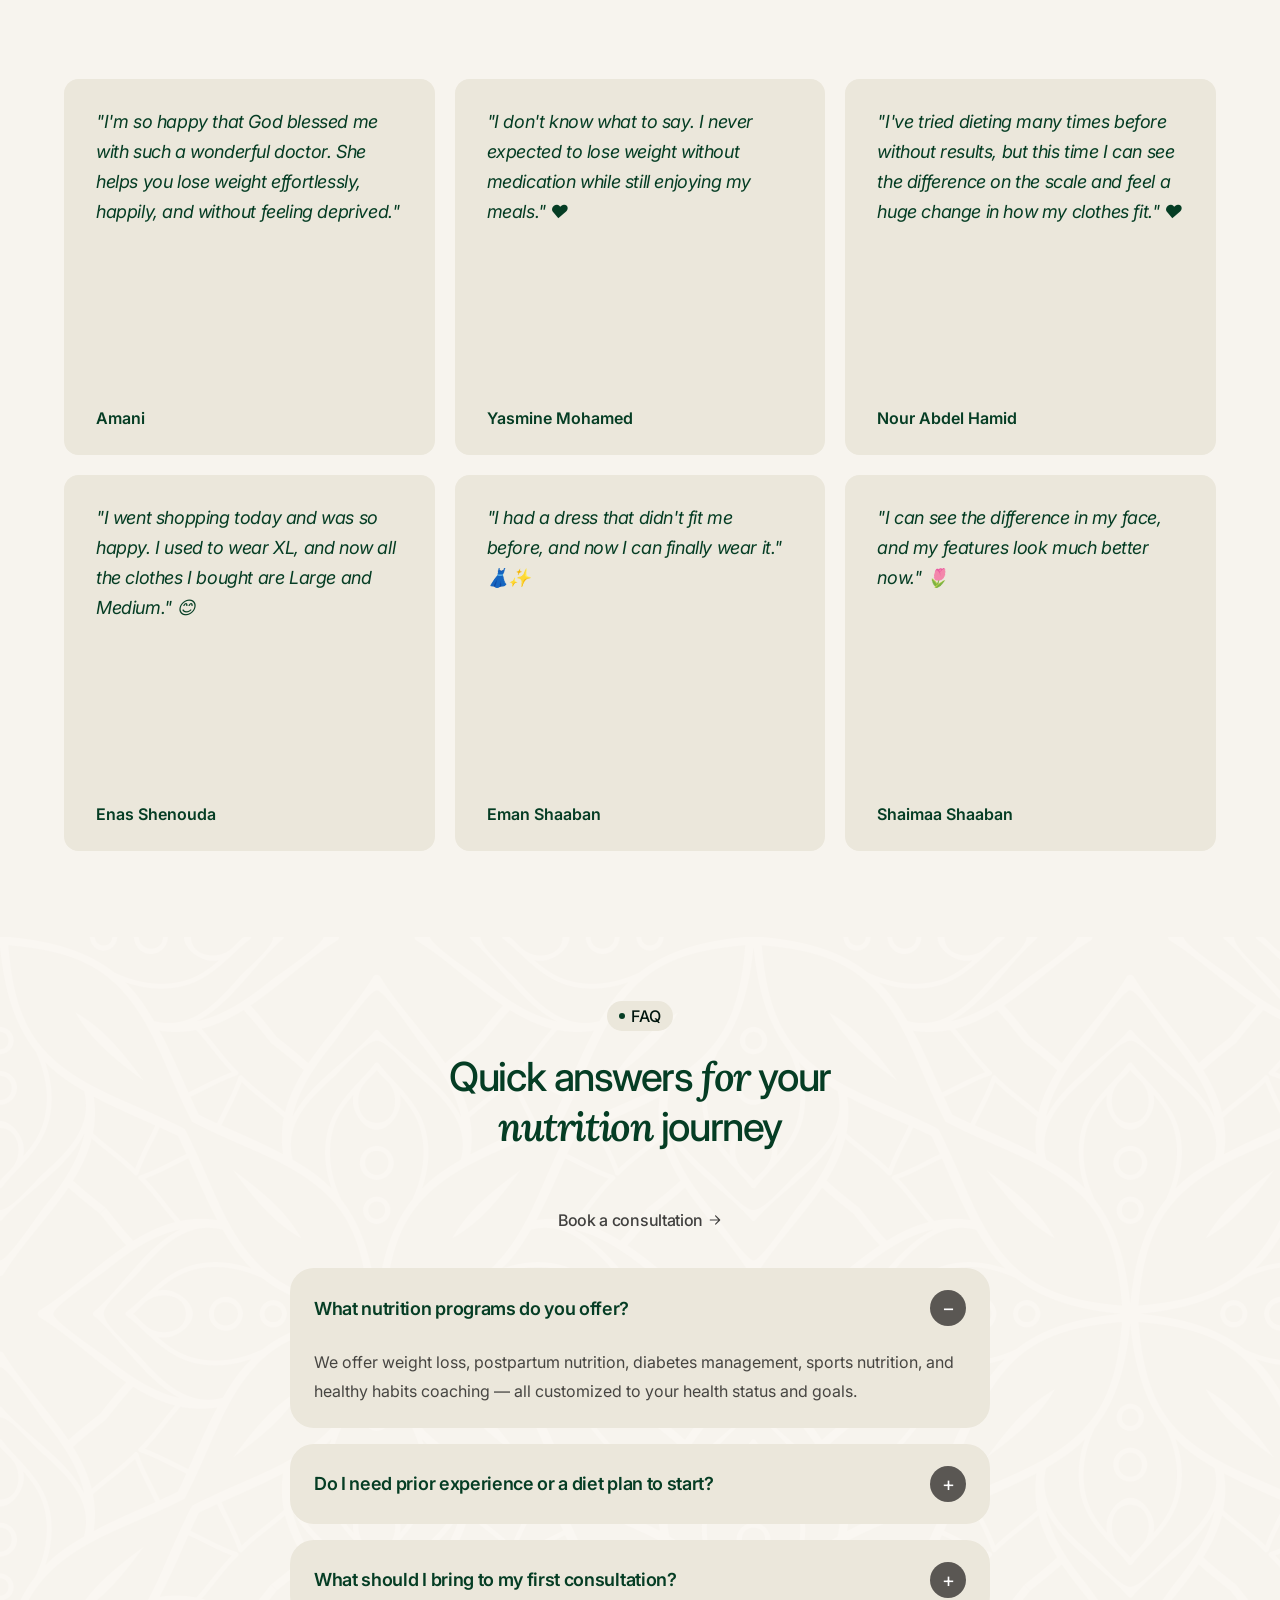
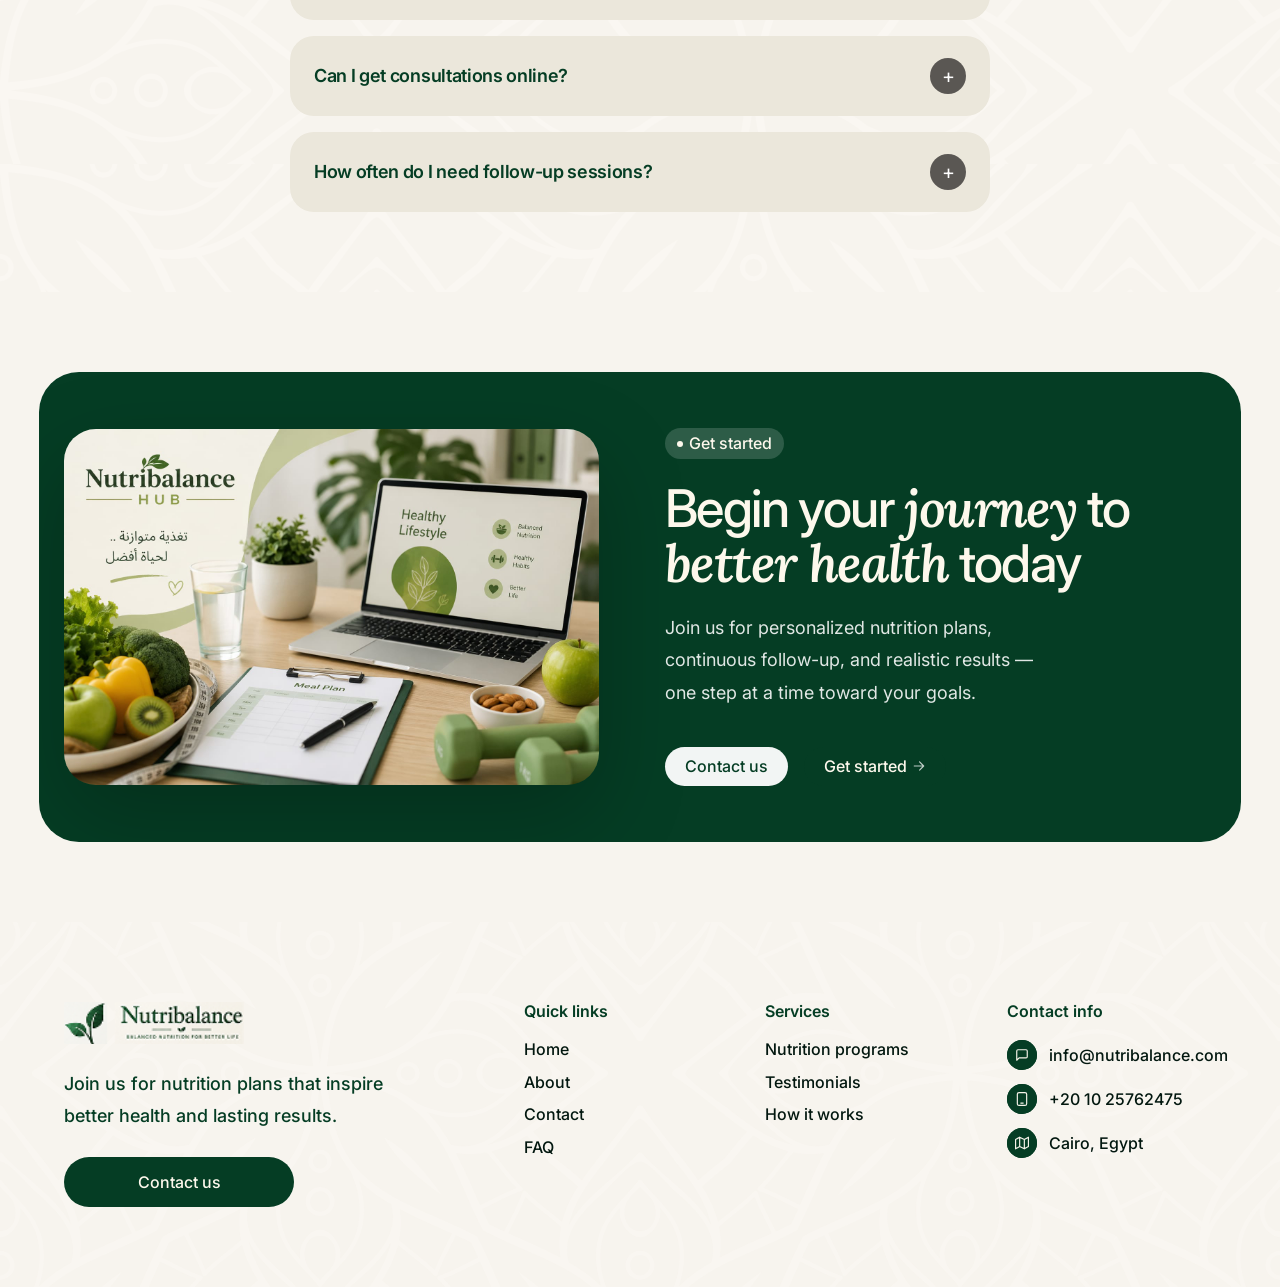
==== commit c72881a5: "chore: update the mobile number" ====
--- a/index-en.html
+++ b/index-en.html
@@ -81,13 +81,7 @@
               <li><a href="#faq">FAQ</a></li>
             </ul>
           </nav>
-          <a
-            class="primary-button"
-            href="https://wa.me/201025734045"
-            target="_blank"
-            rel="noopener noreferrer"
-            >Contact us</a
-          >
+          <a class="primary-button" href="https://wa.me/201025762475" target="_blank" rel="noopener noreferrer">Contact us</a>
         </div>
       </div>
     </header>
@@ -170,21 +164,8 @@
           <span>weight loss to overall health improvement.</span>
         </div>
 
-        <div class="stats-cards" data-dir="ltr">
-          <img
-            class="stats-wrapper-img"
-            src="assets/about-us/stats-card-wrapper.png"
-            alt="Stats cards"
-          />
-          <div class="stat-card card-1">
-            <img src="assets/about-us/01-card.png" alt="Years of experience" />
-          </div>
-          <div class="stat-card card-2">
-            <img src="assets/about-us/02-card.png" alt="Happy members" />
-          </div>
-          <div class="stat-card card-3">
-            <img src="assets/about-us/03-card.png" alt="Certified experts" />
-          </div>
+        <div class="stats-cards">
+          <img src="assets/about-us/stats-card-wrapper.png" alt="Stats cards" />
         </div>
       </div>
     </section>
@@ -229,13 +210,7 @@
             </li>
           </ul>
 
-          <a
-            class="primary-button"
-            href="https://wa.me/201025734045"
-            target="_blank"
-            rel="noopener noreferrer"
-            >Contact us</a
-          >
+          <a class="primary-button" href="https://wa.me/201025762475" target="_blank" rel="noopener noreferrer">Contact us</a>
         </div>
       </div>
 
@@ -290,12 +265,7 @@
 
         <h2>Nutrition programs tailored to your goals and lifestyle</h2>
 
-        <a
-          class="cta-link"
-          href="https://wa.me/201025734045"
-          target="_blank"
-          rel="noopener noreferrer"
-        >
+        <a class="cta-link" href="https://wa.me/201025762475" target="_blank" rel="noopener noreferrer">
           <span>Book a consultation</span>
           <img src="assets/icons/arrow-right.svg" alt="Book a consultation" />
         </a>
@@ -528,12 +498,7 @@
 
         <h2>Simple steps to start your nutrition journey</h2>
 
-        <a
-          class="cta-link"
-          href="https://wa.me/201025734045"
-          target="_blank"
-          rel="noopener noreferrer"
-        >
+        <a class="cta-link" href="https://wa.me/201025762475" target="_blank" rel="noopener noreferrer">
           <span>Book a consultation</span>
           <img src="assets/icons/arrow-right.svg" alt="Book a consultation" />
         </a>
@@ -693,12 +658,7 @@
           <span class="italic-lora">nutrition</span> journey
         </h2>
 
-        <a
-          class="cta-link"
-          href="https://wa.me/201025734045"
-          target="_blank"
-          rel="noopener noreferrer"
-        >
+        <a class="cta-link" href="https://wa.me/201025762475" target="_blank" rel="noopener noreferrer">
           <span>Book a consultation</span>
           <img src="assets/icons/arrow-right.svg" alt="Book a consultation" />
         </a>
@@ -810,13 +770,7 @@
             </p>
 
             <div class="buttons-wrapper">
-              <a
-                class="secondary-button"
-                href="https://wa.me/201025734045"
-                target="_blank"
-                rel="noopener noreferrer"
-                >Contact us</a
-              >
+              <a class="secondary-button" href="https://wa.me/201025762475" target="_blank" rel="noopener noreferrer">Contact us</a>
               <a class="primary-button" href="#classes">
                 <span>Get started</span>
                 <img src="assets/icons/arrow-right.svg" alt="Get started" />
@@ -834,17 +788,8 @@
         <div class="footer-left">
           <div class="footer-brand">
             <img src="assets/logo.png" alt="Nutribalance Logo" />
-            <p>
-              Join us for nutrition plans that inspire better health and lasting
-              results.
-            </p>
-            <a
-              class="primary-button"
-              href="https://wa.me/201025734045"
-              target="_blank"
-              rel="noopener noreferrer"
-              >Contact us</a
-            >
+            <p>Join us for nutrition plans that inspire better health and lasting results.</p>
+            <a class="primary-button" href="https://wa.me/201025762475" target="_blank" rel="noopener noreferrer">Contact us</a>
           </div>
         </div>
 
@@ -854,14 +799,7 @@
             <ul>
               <li><a href="index-en.html">Home</a></li>
               <li><a href="#about-us">About</a></li>
-              <li>
-                <a
-                  href="https://wa.me/201025734045"
-                  target="_blank"
-                  rel="noopener noreferrer"
-                  >Contact</a
-                >
-              </li>
+              <li><a href="https://wa.me/201025762475" target="_blank" rel="noopener noreferrer">Contact</a></li>
               <li><a href="#faq">FAQ</a></li>
             </ul>
           </div>
@@ -888,7 +826,7 @@
                 <span class="footer-icon">
                   <img src="assets/footer/phone.svg" alt="Phone" />
                 </span>
-                <a href="tel:+201025734045">+20 102 573 4045</a>
+                <a href="tel:+201025762475">+20 10 25762475</a>
               </li>
               <li>
                 <span class="footer-icon">
@@ -906,7 +844,6 @@
     <button id="scroll-to-top" class="scroll-to-top" aria-label="Scroll to top">
       ↑
     </button>
-    <script src="js/cards.js"></script>
     <script src="js/how-it-works.js"></script>
     <script src="js/mobile-menu.js"></script>
   </body>
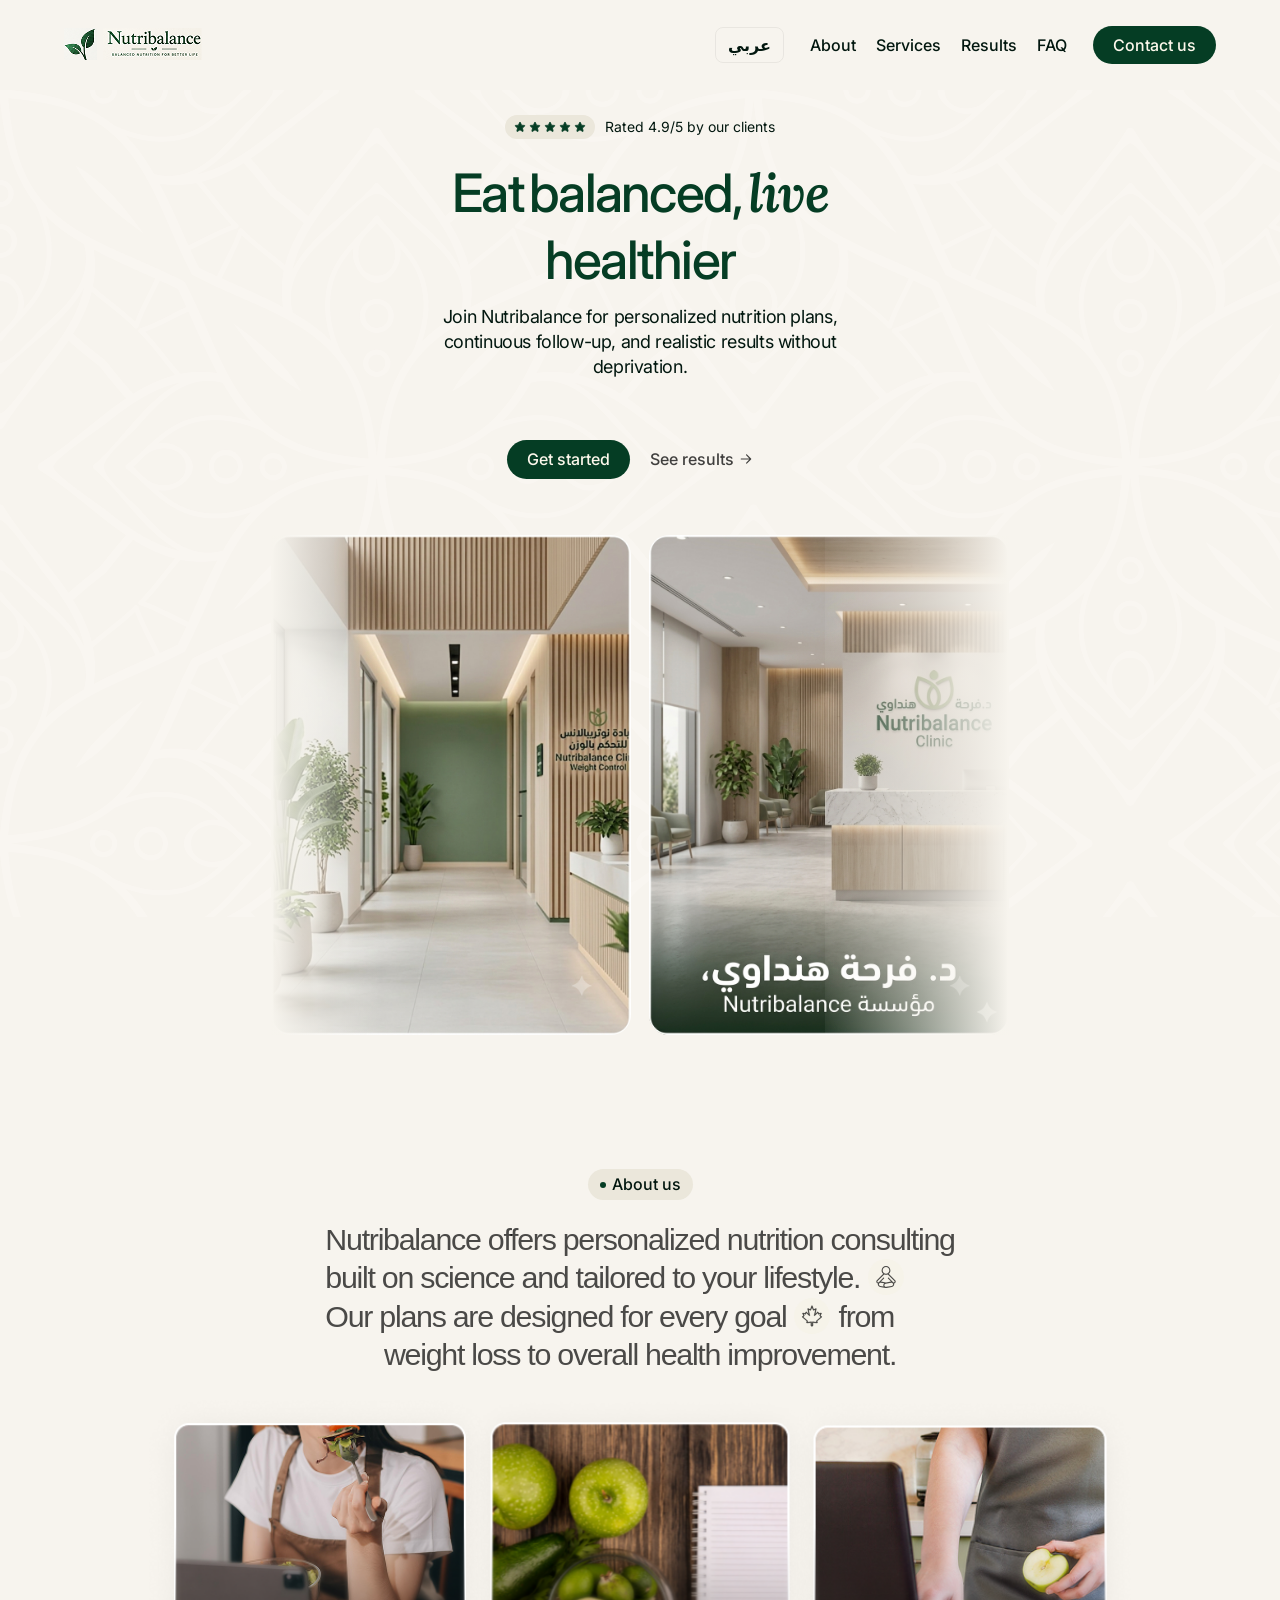
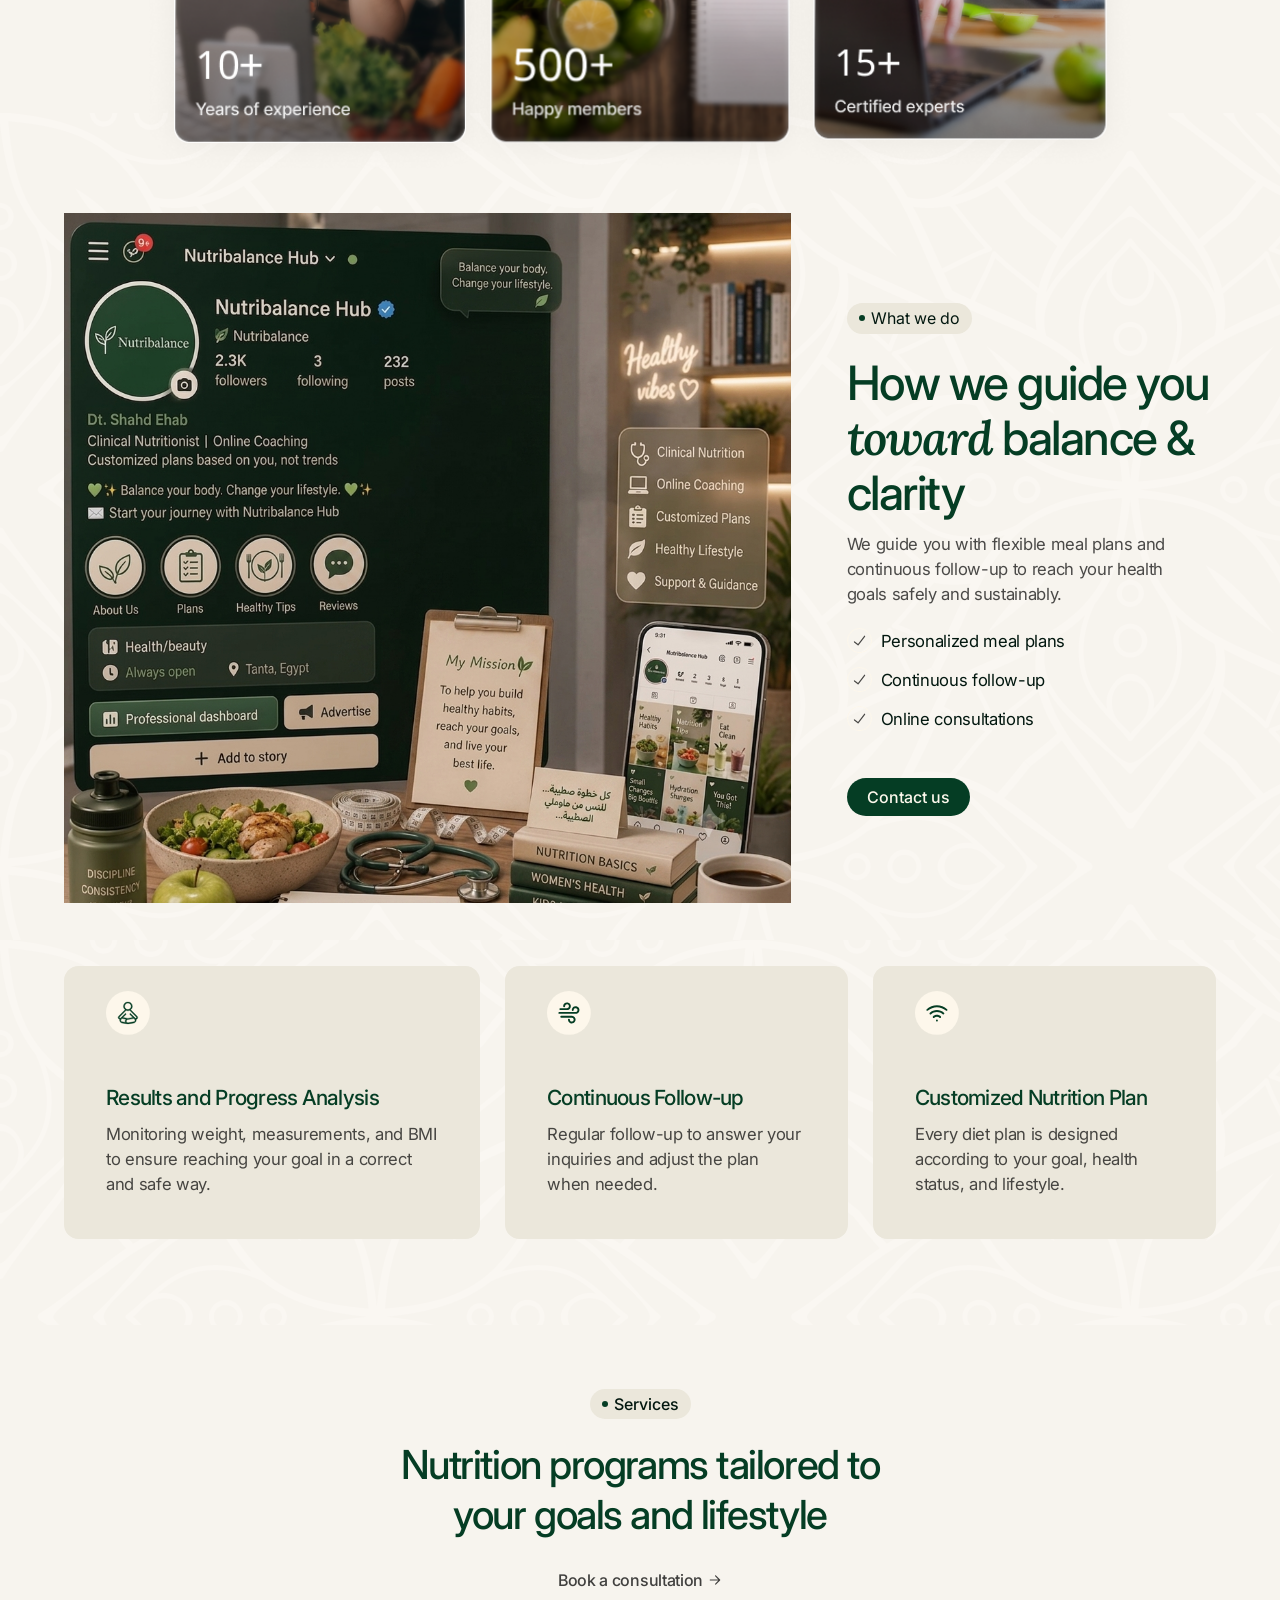
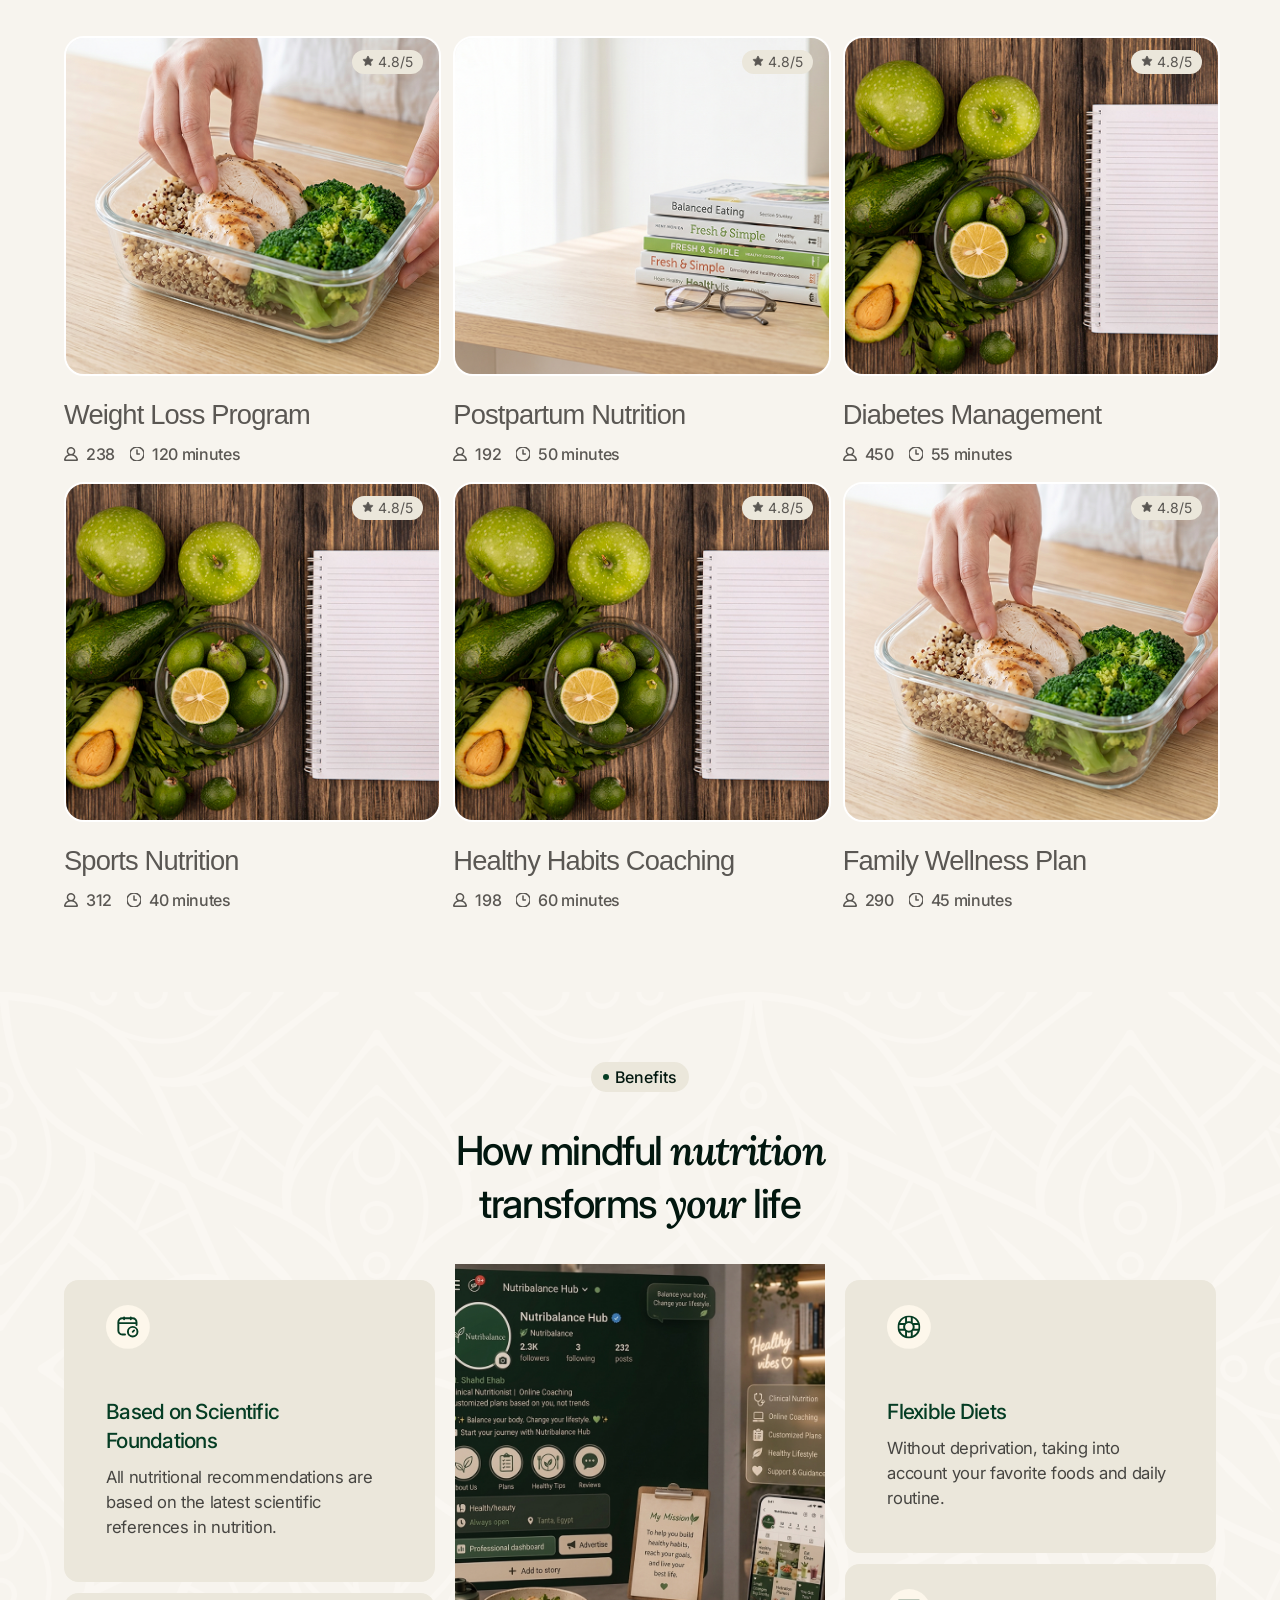
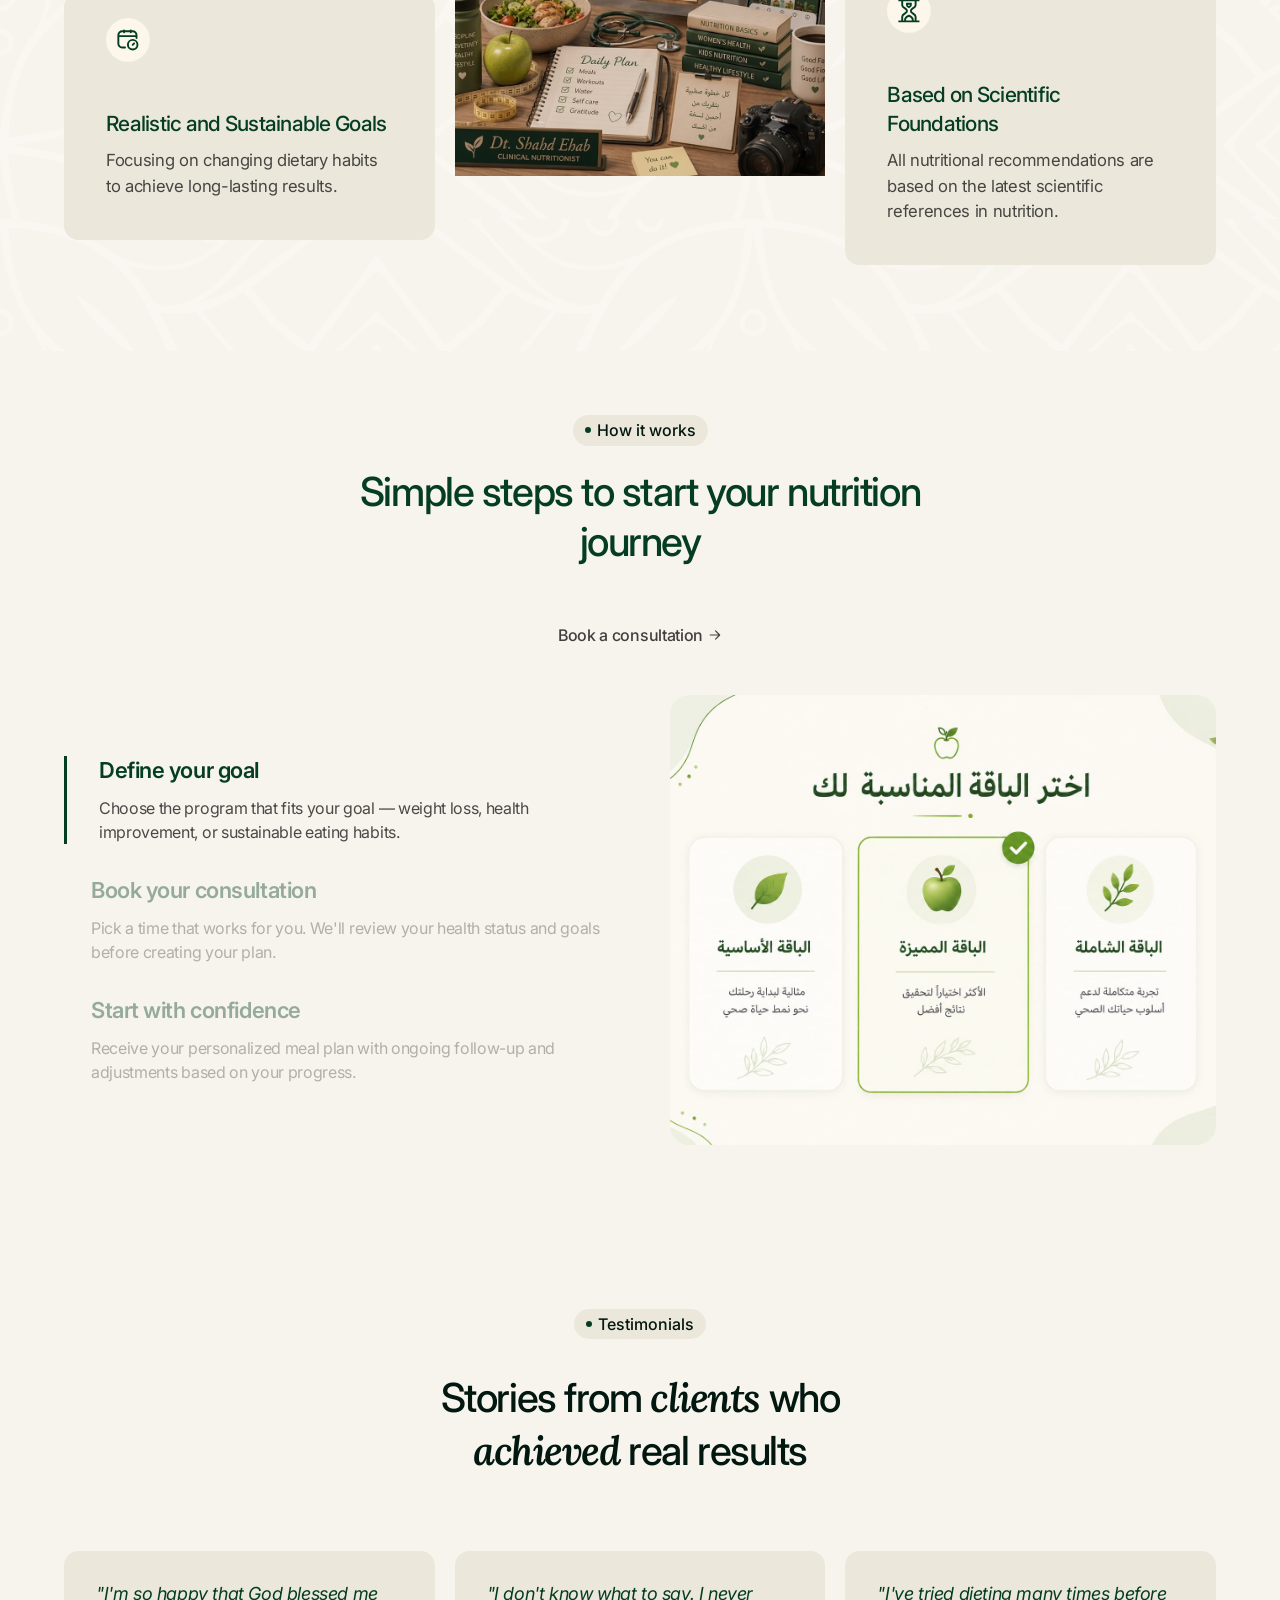
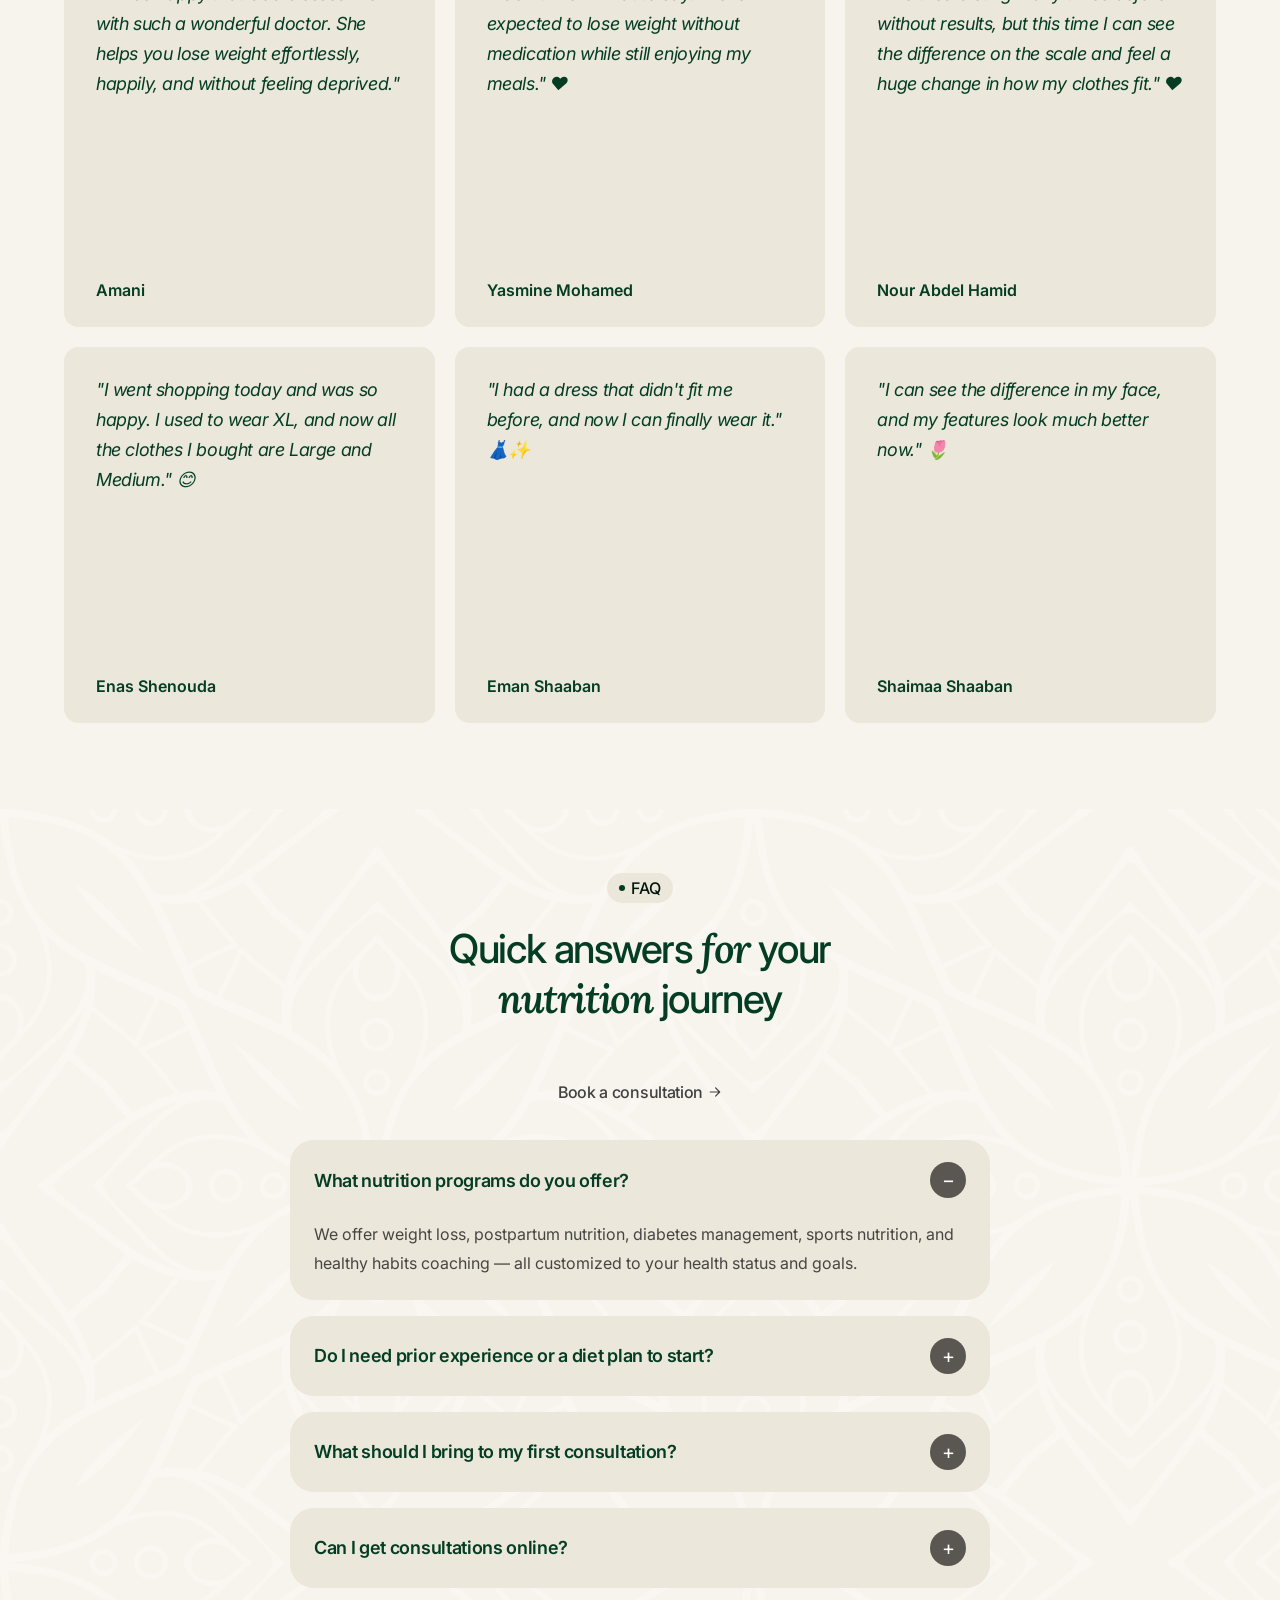
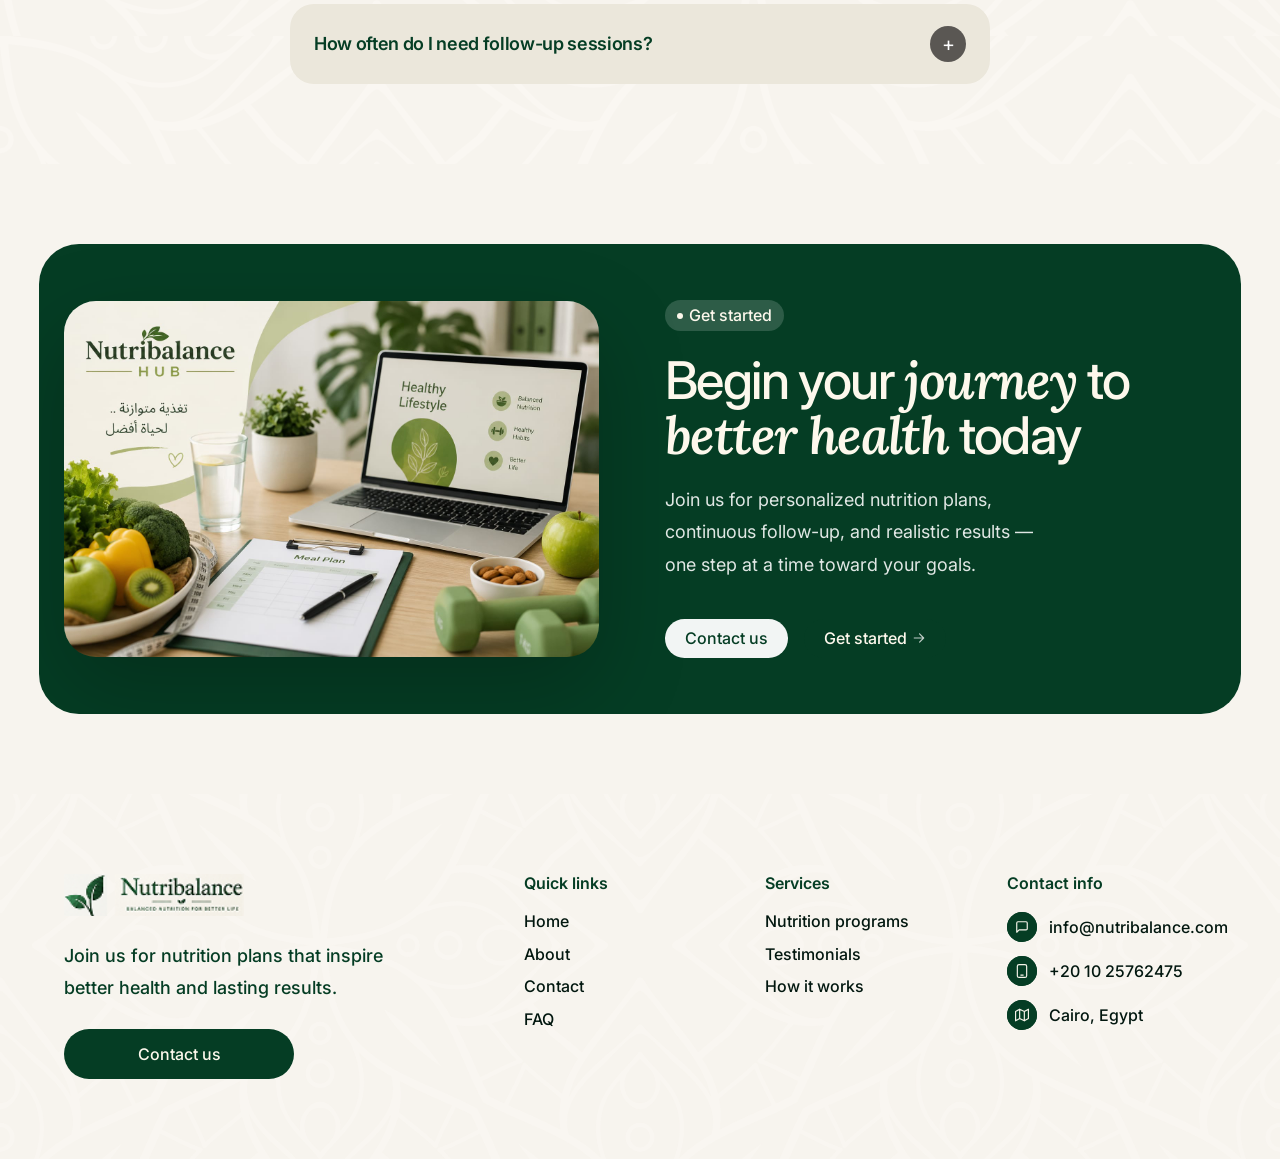
==== commit f61ac5e7: "chore: update the mobile number, merge with main" ====
--- a/index-en.html
+++ b/index-en.html
@@ -164,8 +164,21 @@
           <span>weight loss to overall health improvement.</span>
         </div>
 
-        <div class="stats-cards">
-          <img src="assets/about-us/stats-card-wrapper.png" alt="Stats cards" />
+        <div class="stats-cards" data-dir="ltr">
+          <img
+            class="stats-wrapper-img"
+            src="assets/about-us/stats-card-wrapper.png"
+            alt="Stats cards"
+          />
+          <div class="stat-card card-1">
+            <img src="assets/about-us/01-card.png" alt="Years of experience" />
+          </div>
+          <div class="stat-card card-2">
+            <img src="assets/about-us/02-card.png" alt="Happy members" />
+          </div>
+          <div class="stat-card card-3">
+            <img src="assets/about-us/03-card.png" alt="Certified experts" />
+          </div>
         </div>
       </div>
     </section>
@@ -844,6 +857,7 @@
     <button id="scroll-to-top" class="scroll-to-top" aria-label="Scroll to top">
       ↑
     </button>
+    <script src="js/cards.js"></script>
     <script src="js/how-it-works.js"></script>
     <script src="js/mobile-menu.js"></script>
   </body>
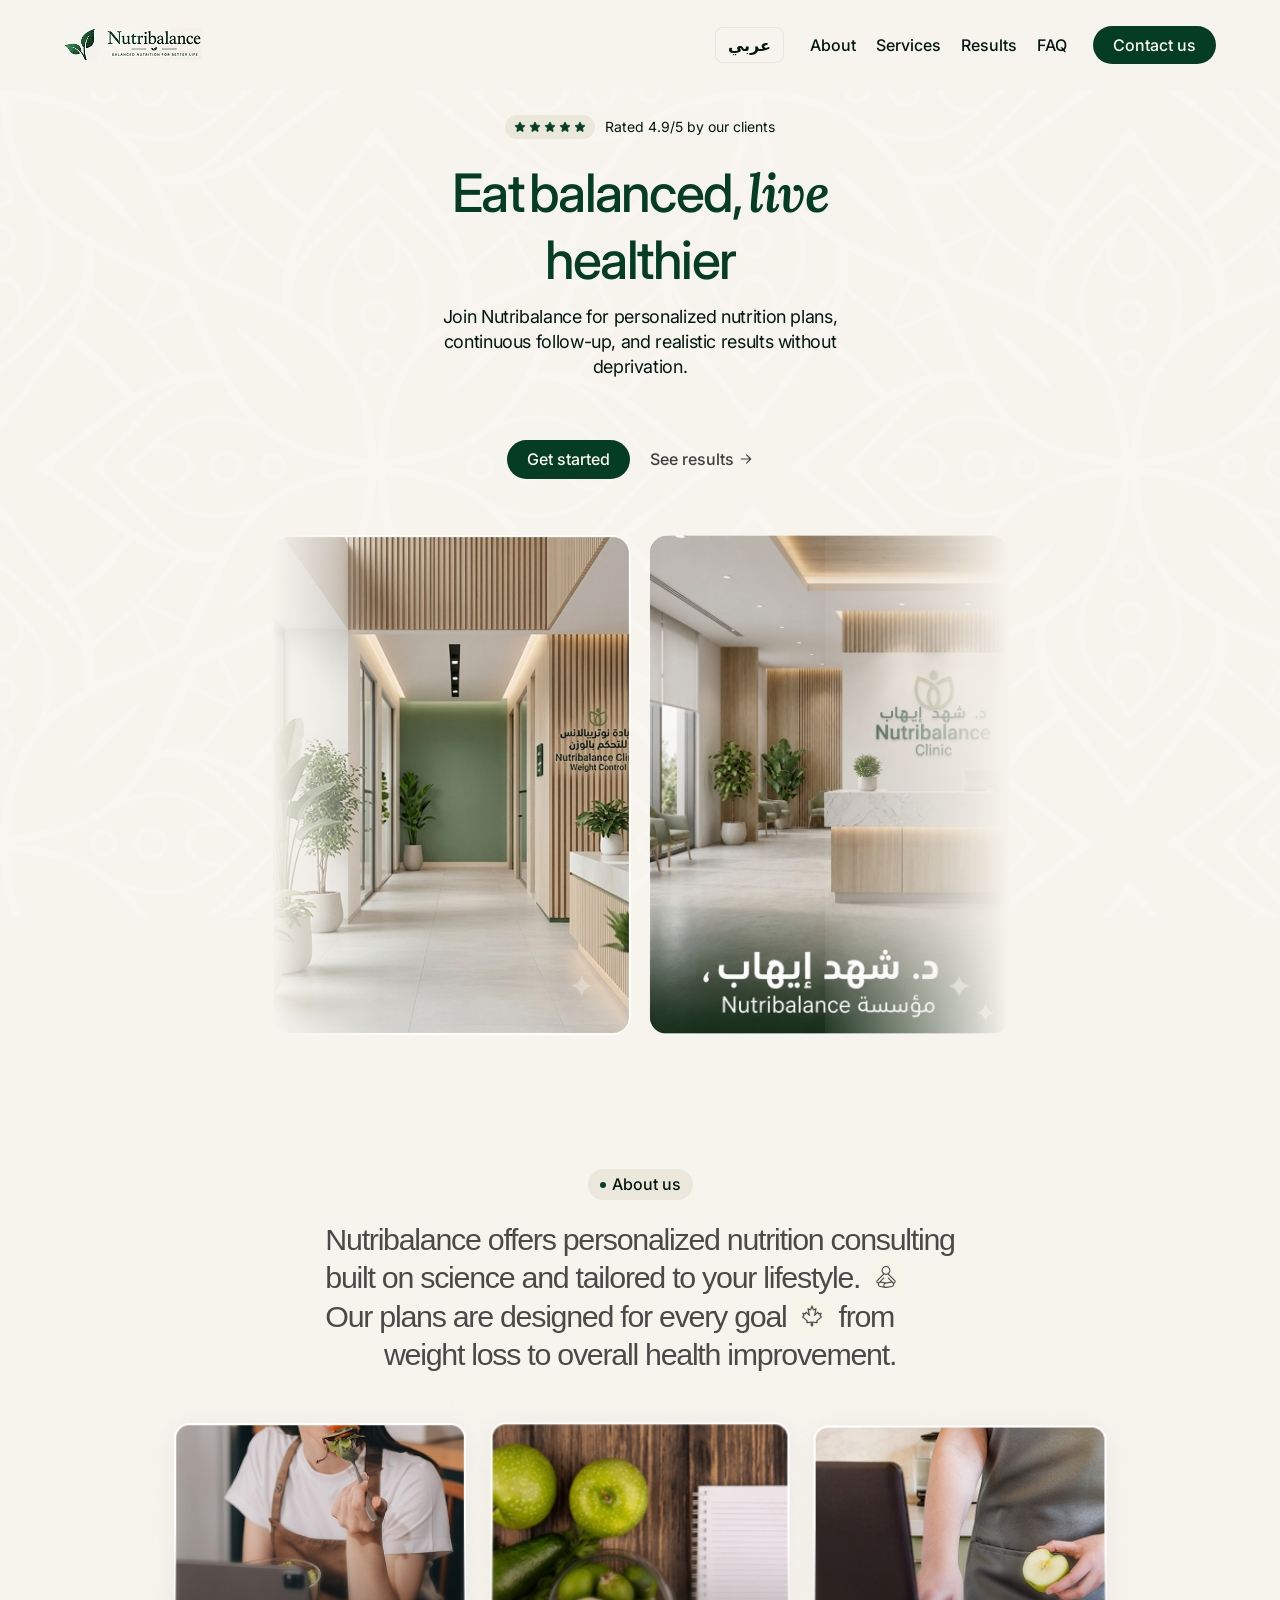
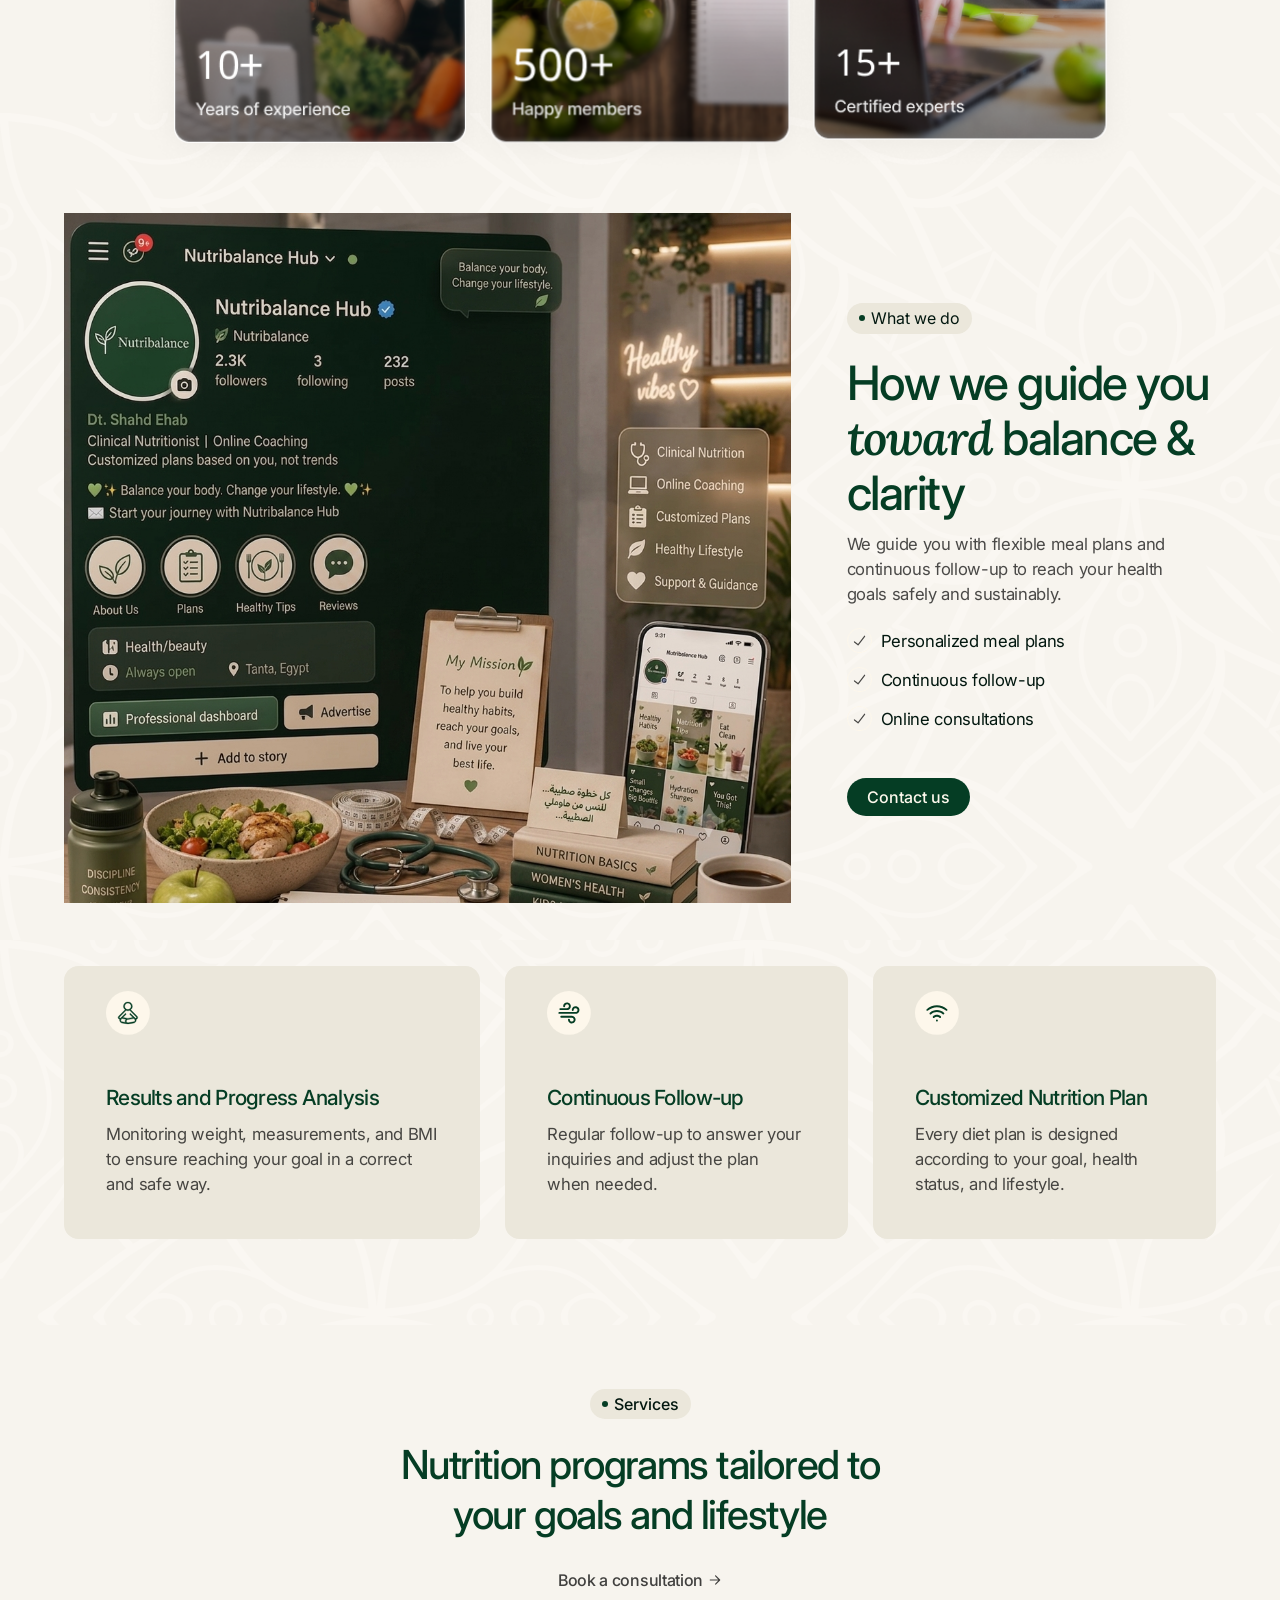
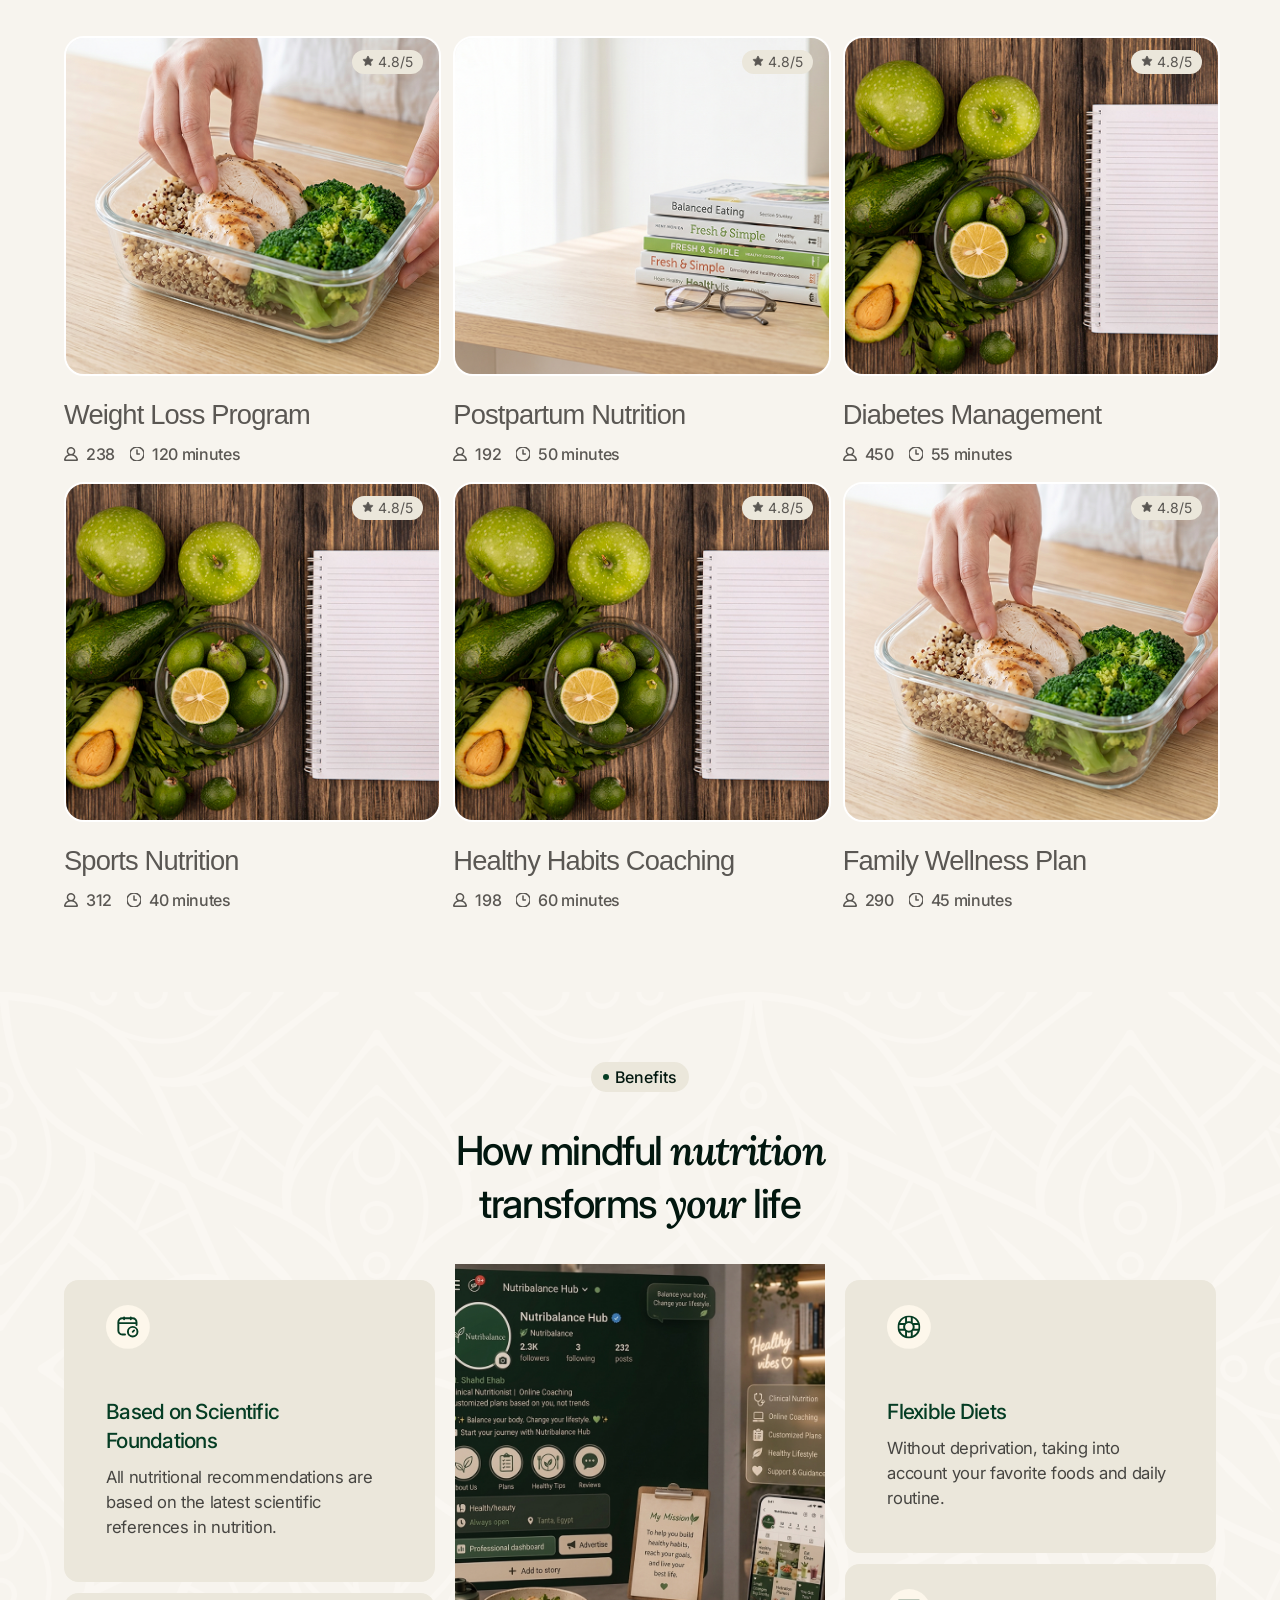
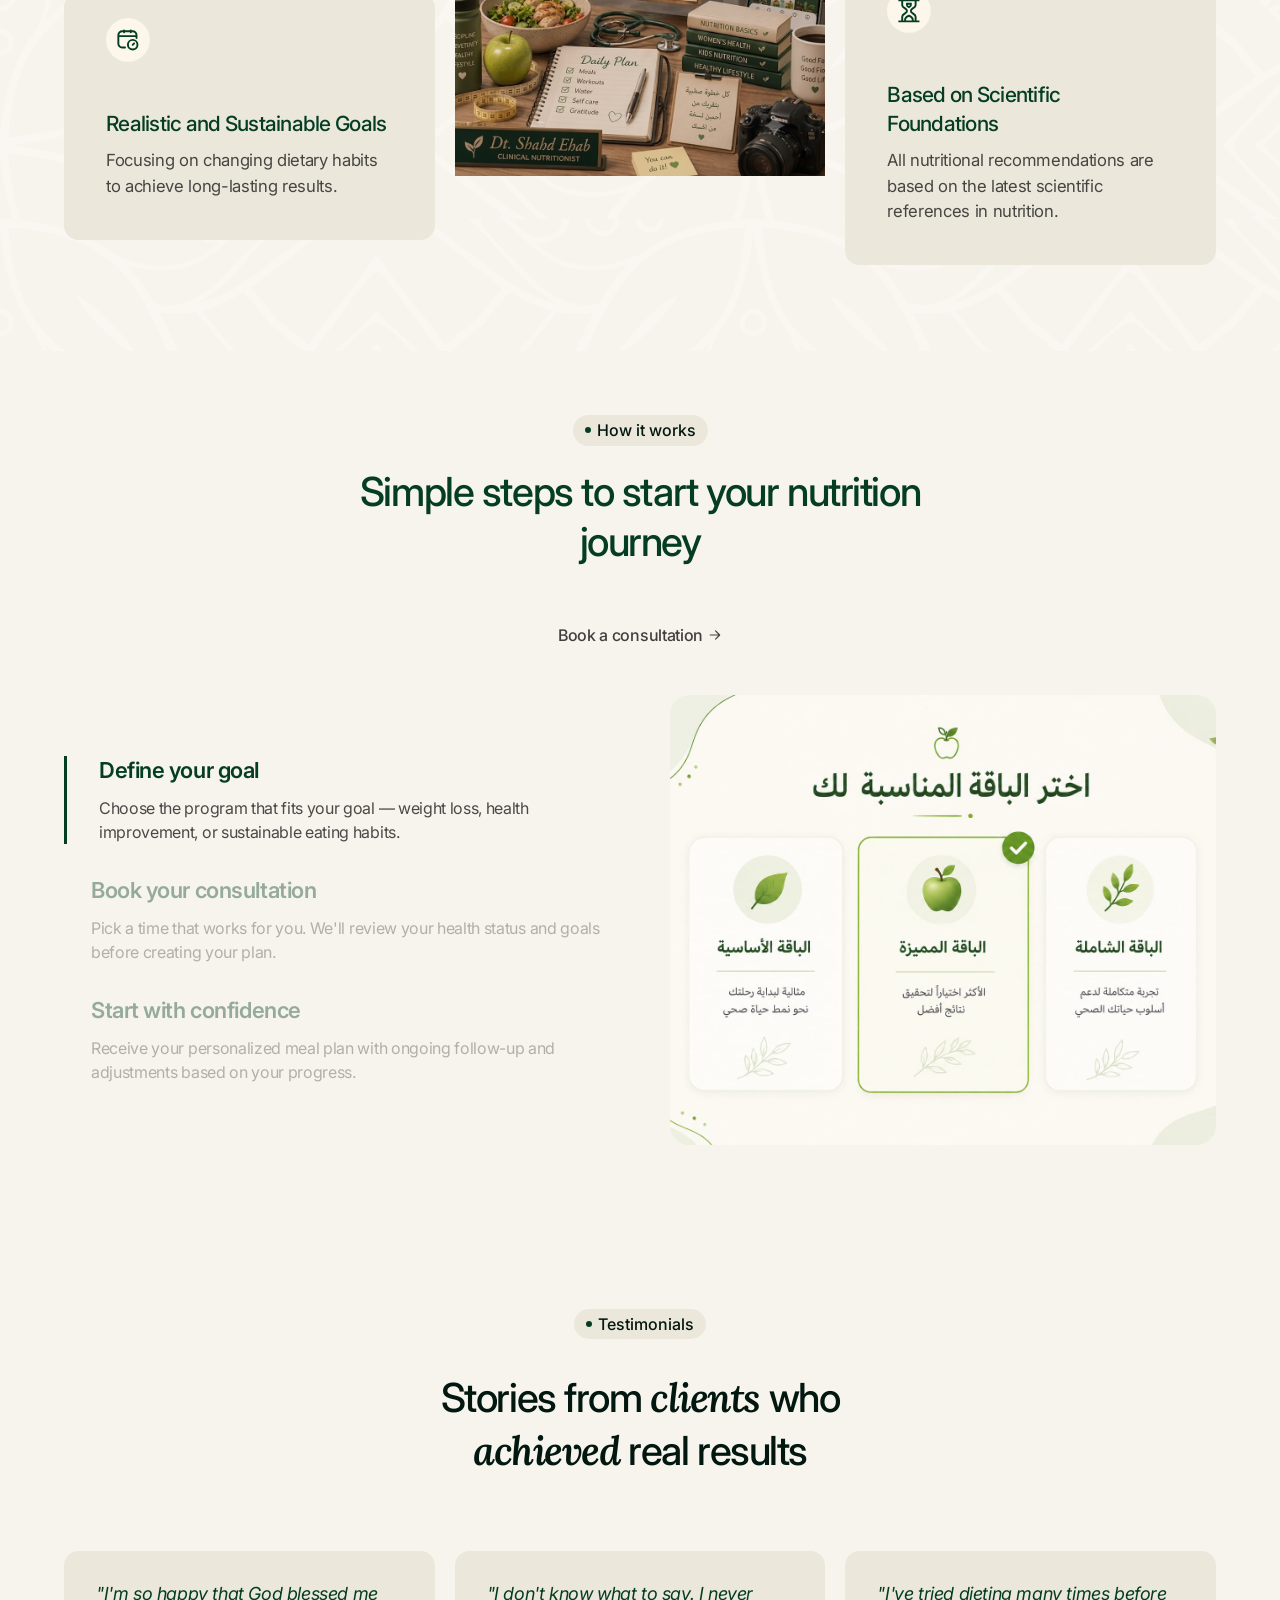
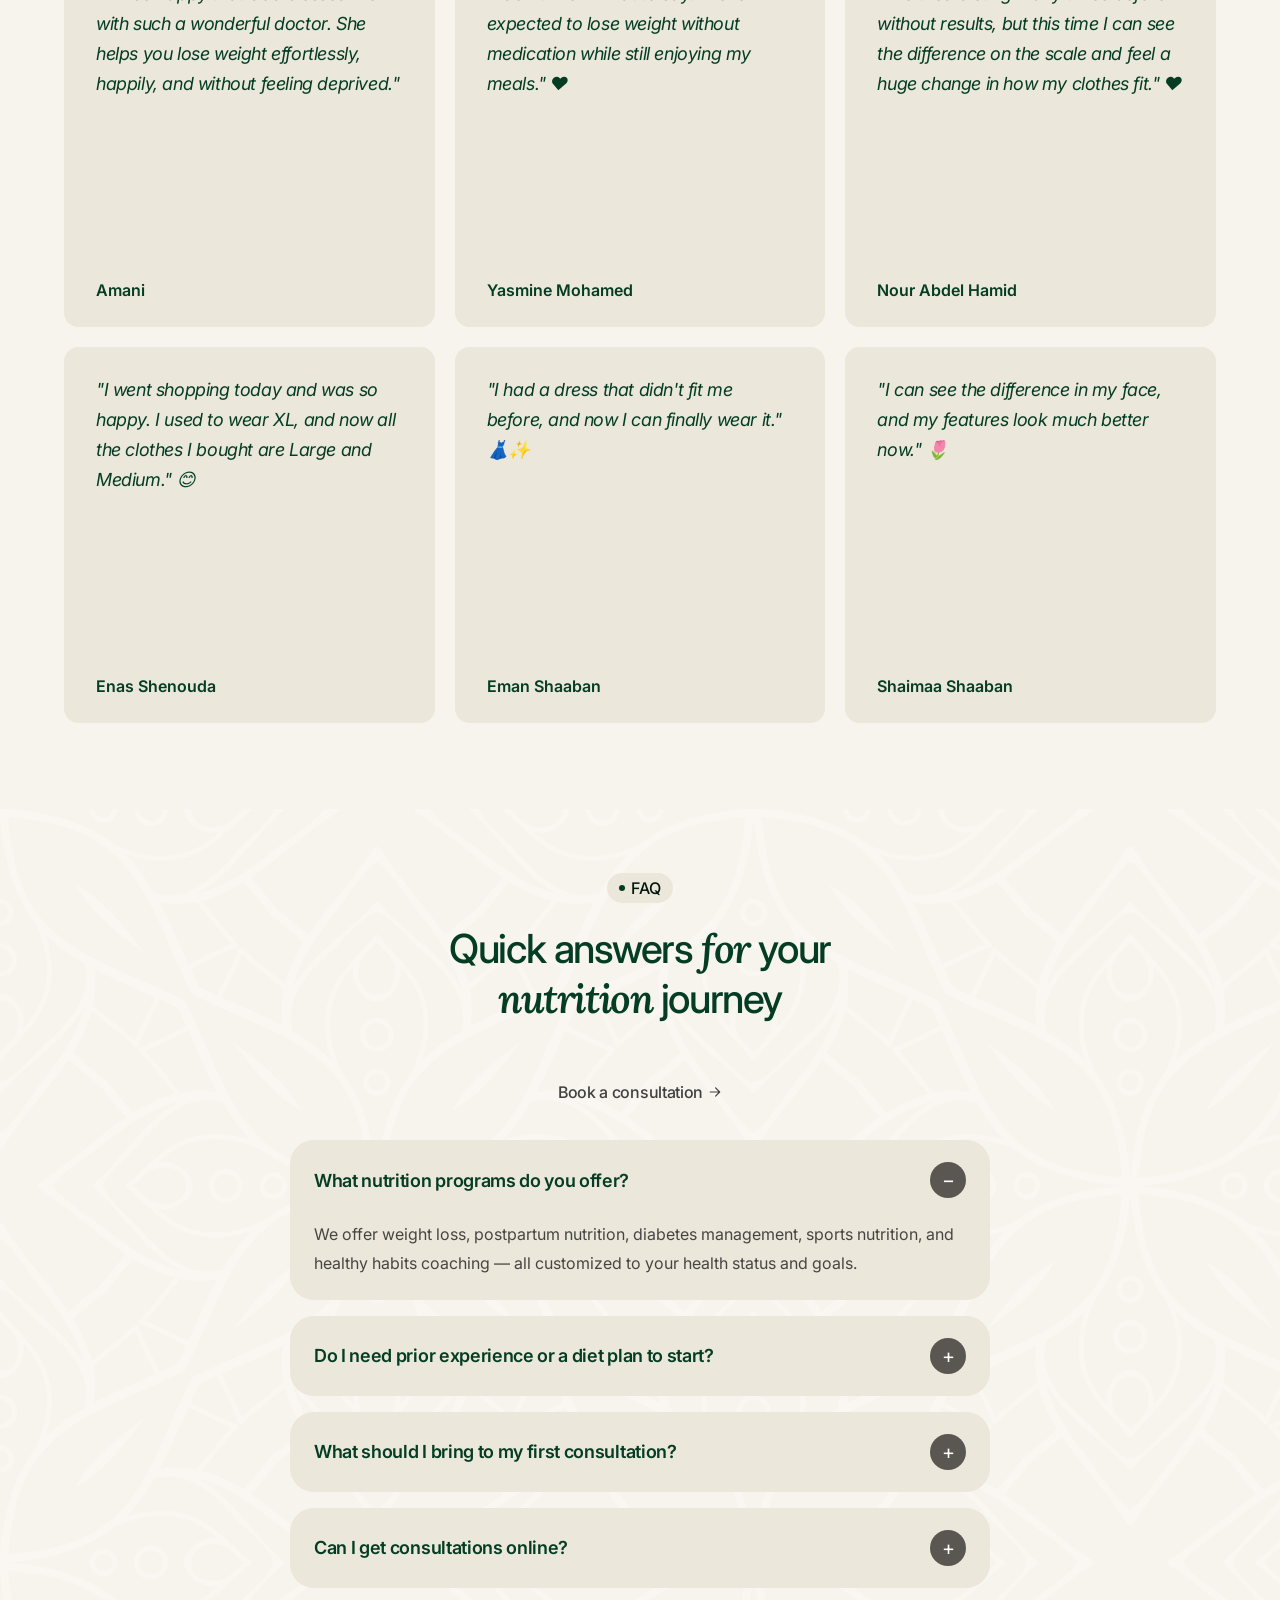
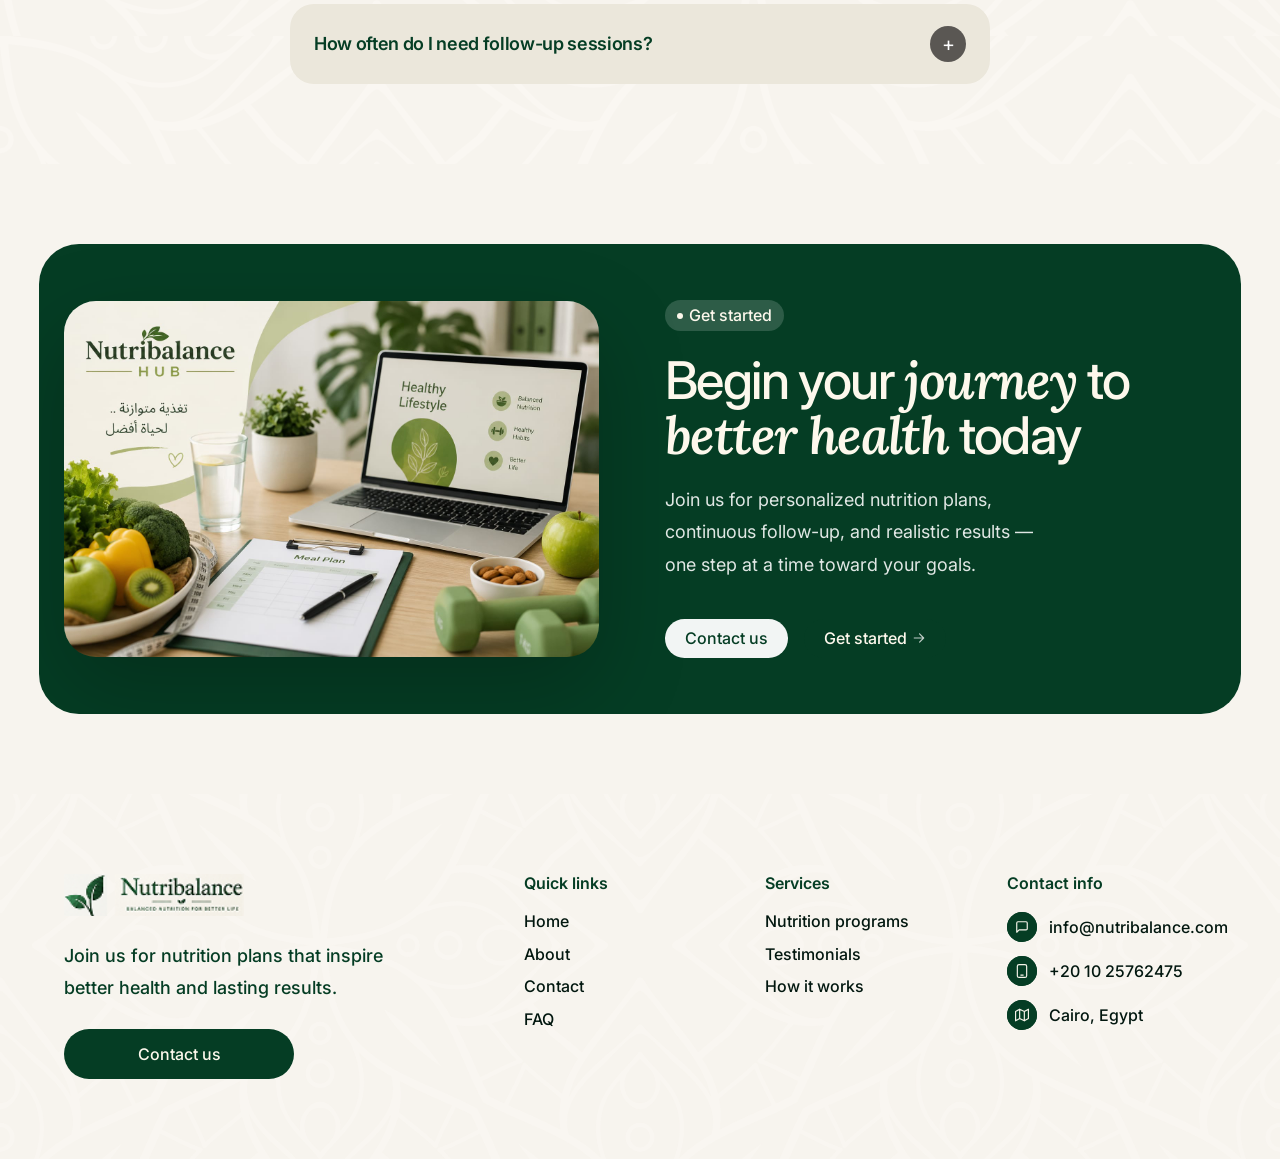
==== commit 885a96d0: "chore: update the hero images for english version" ====
--- a/index-en.html
+++ b/index-en.html
@@ -126,13 +126,13 @@
 
         <div class="images-wrapper">
           <div class="sm-hidden">
-            <img src="assets/hero/01.png" alt="Image 01" />
+            <img src="assets/hero/01.jpg" alt="Image 01" />
           </div>
           <div>
-            <img src="assets/hero/02.png" alt="Image 02" />
+            <img src="assets/hero/02.jpg" alt="Image 02" />
           </div>
           <div>
-            <img src="assets/hero/03.png" alt="Image 03" />
+            <img src="assets/hero/03.jpg" alt="Image 03" />
           </div>
           <div class="sm-hidden">
             <img src="assets/hero/04.png" alt="Image 04" />
